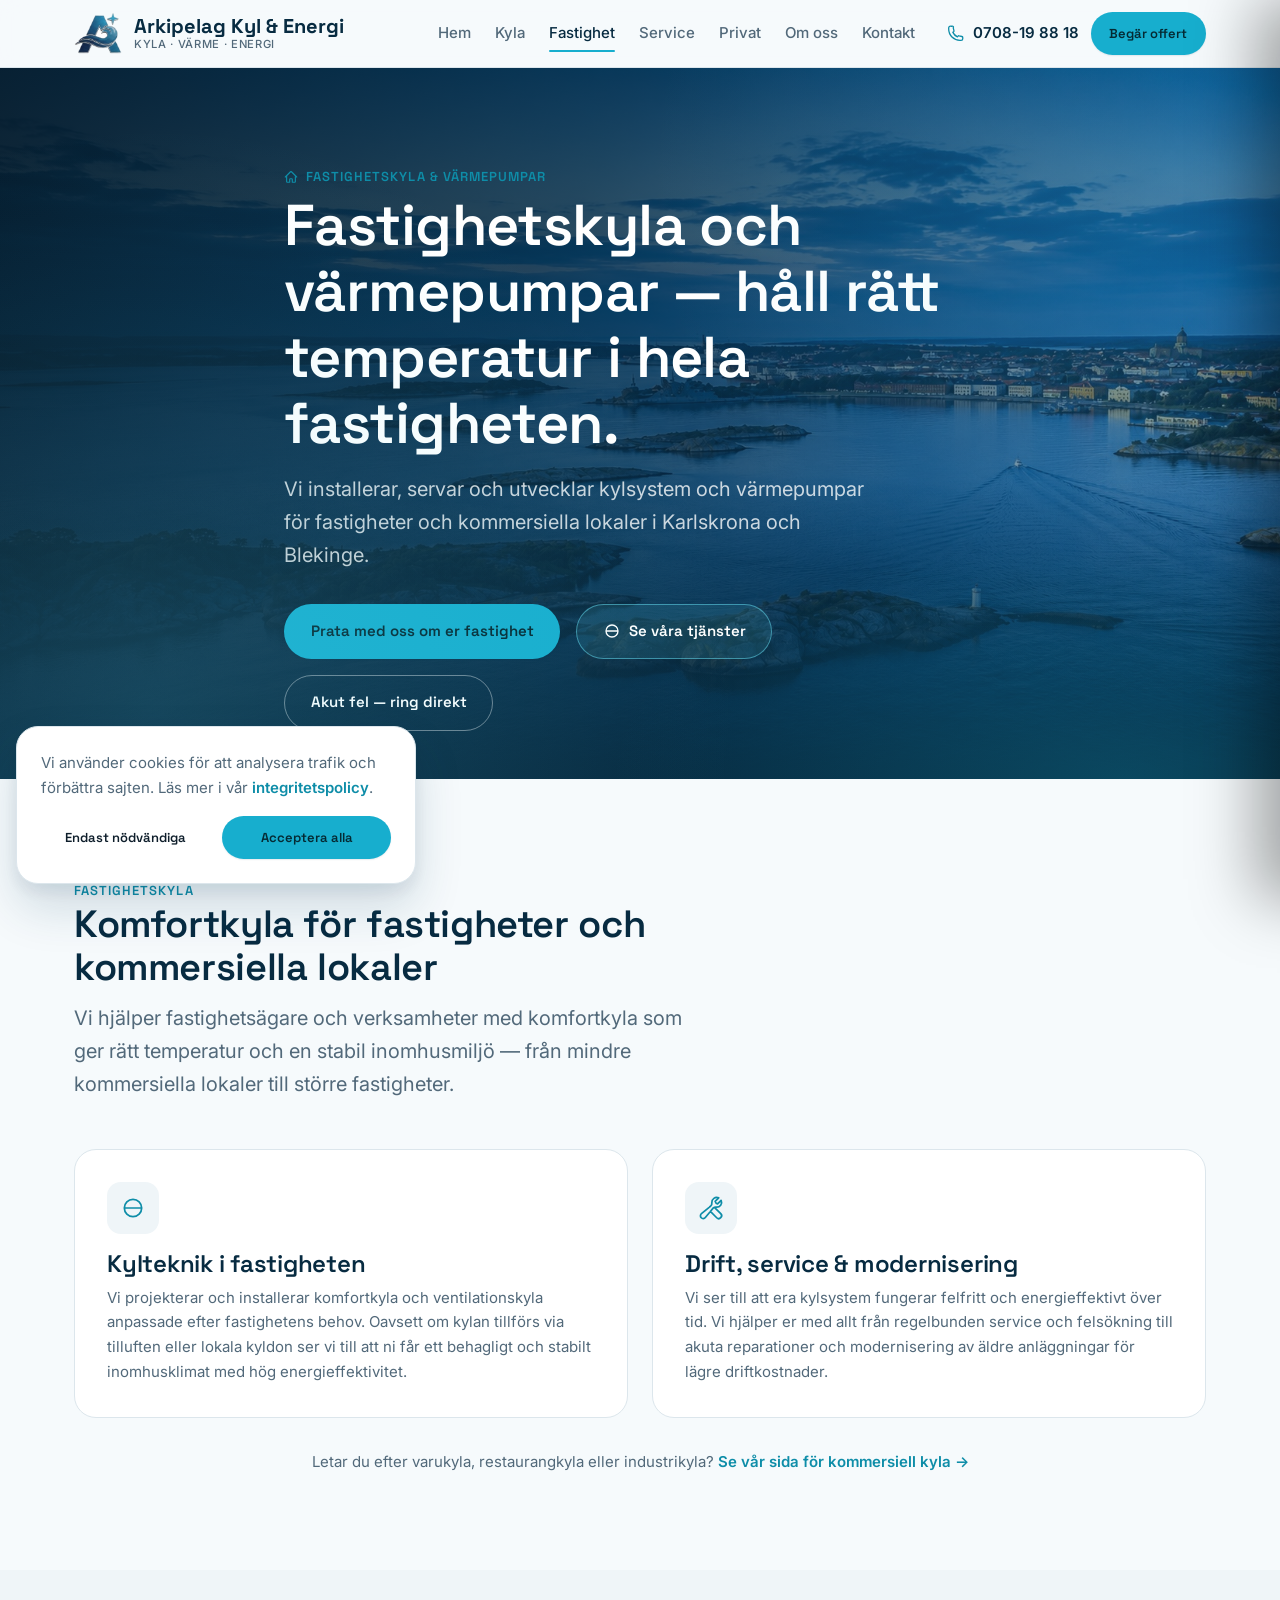
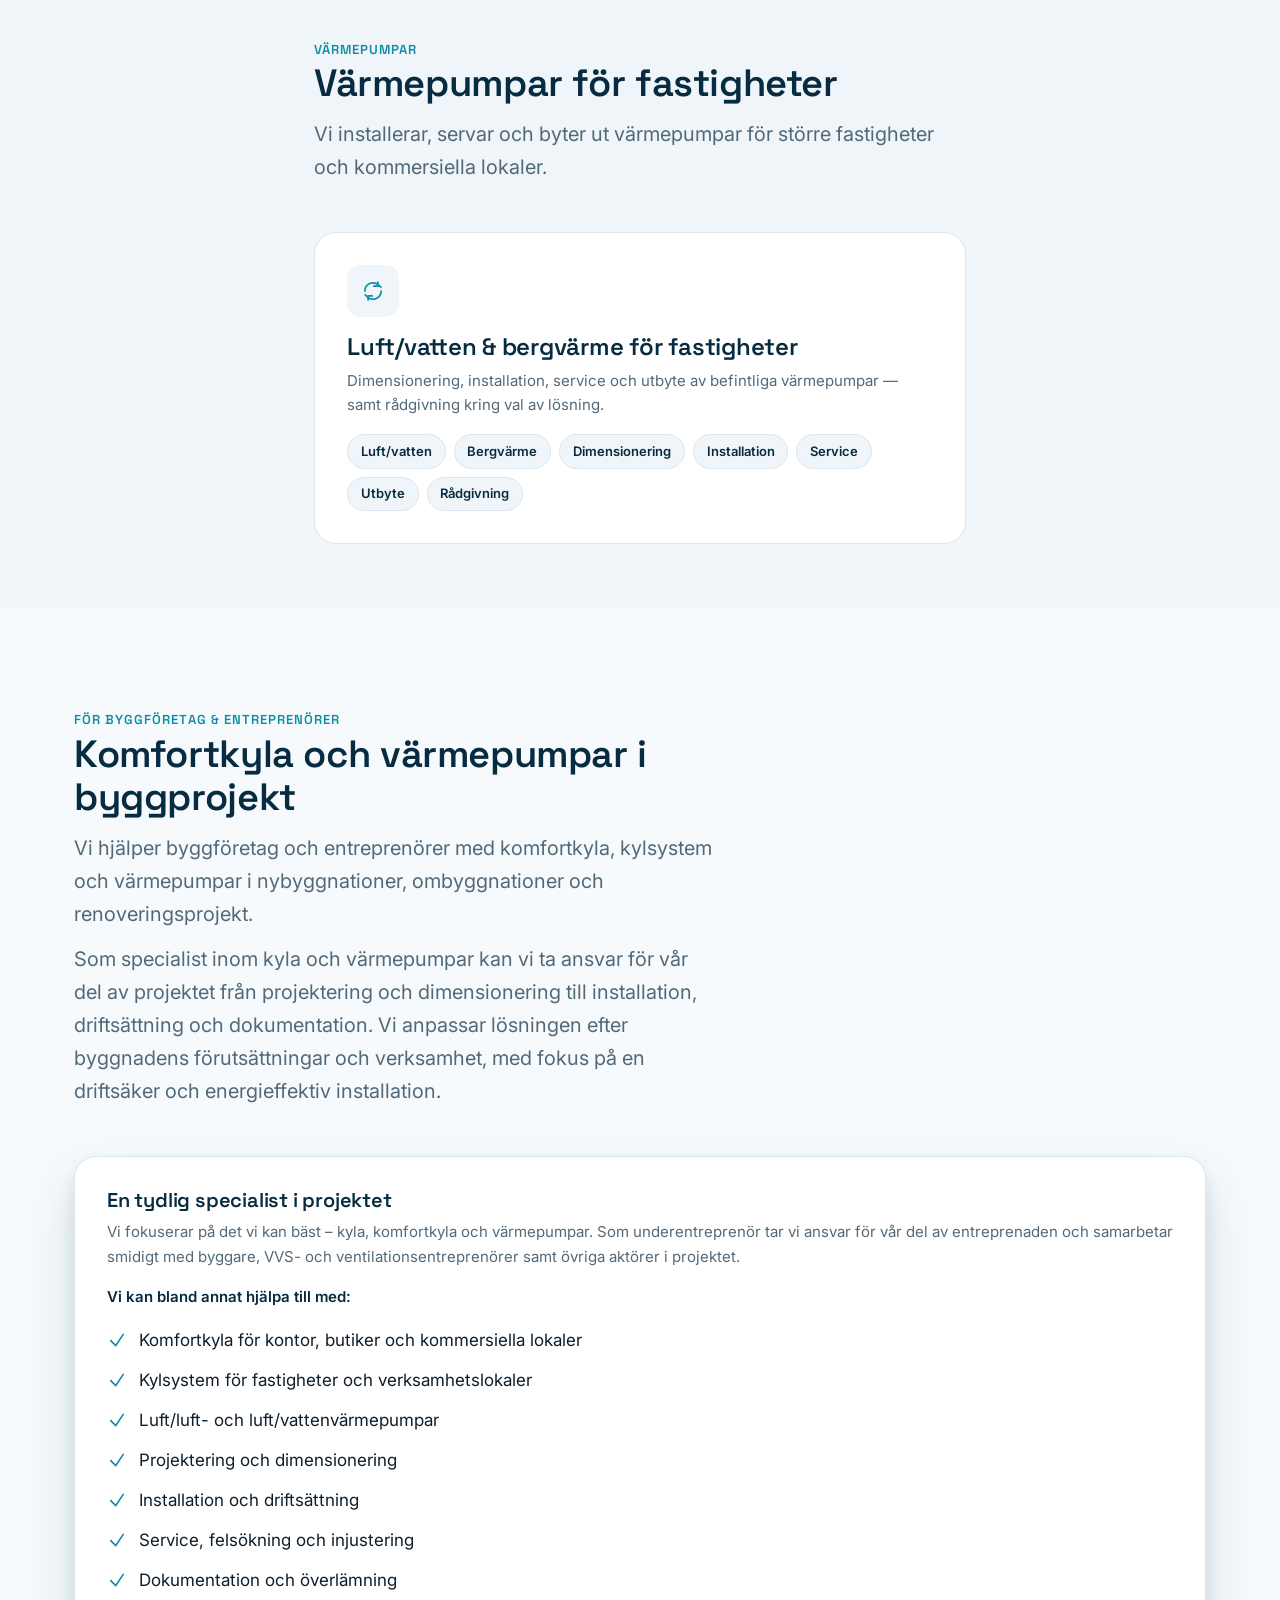
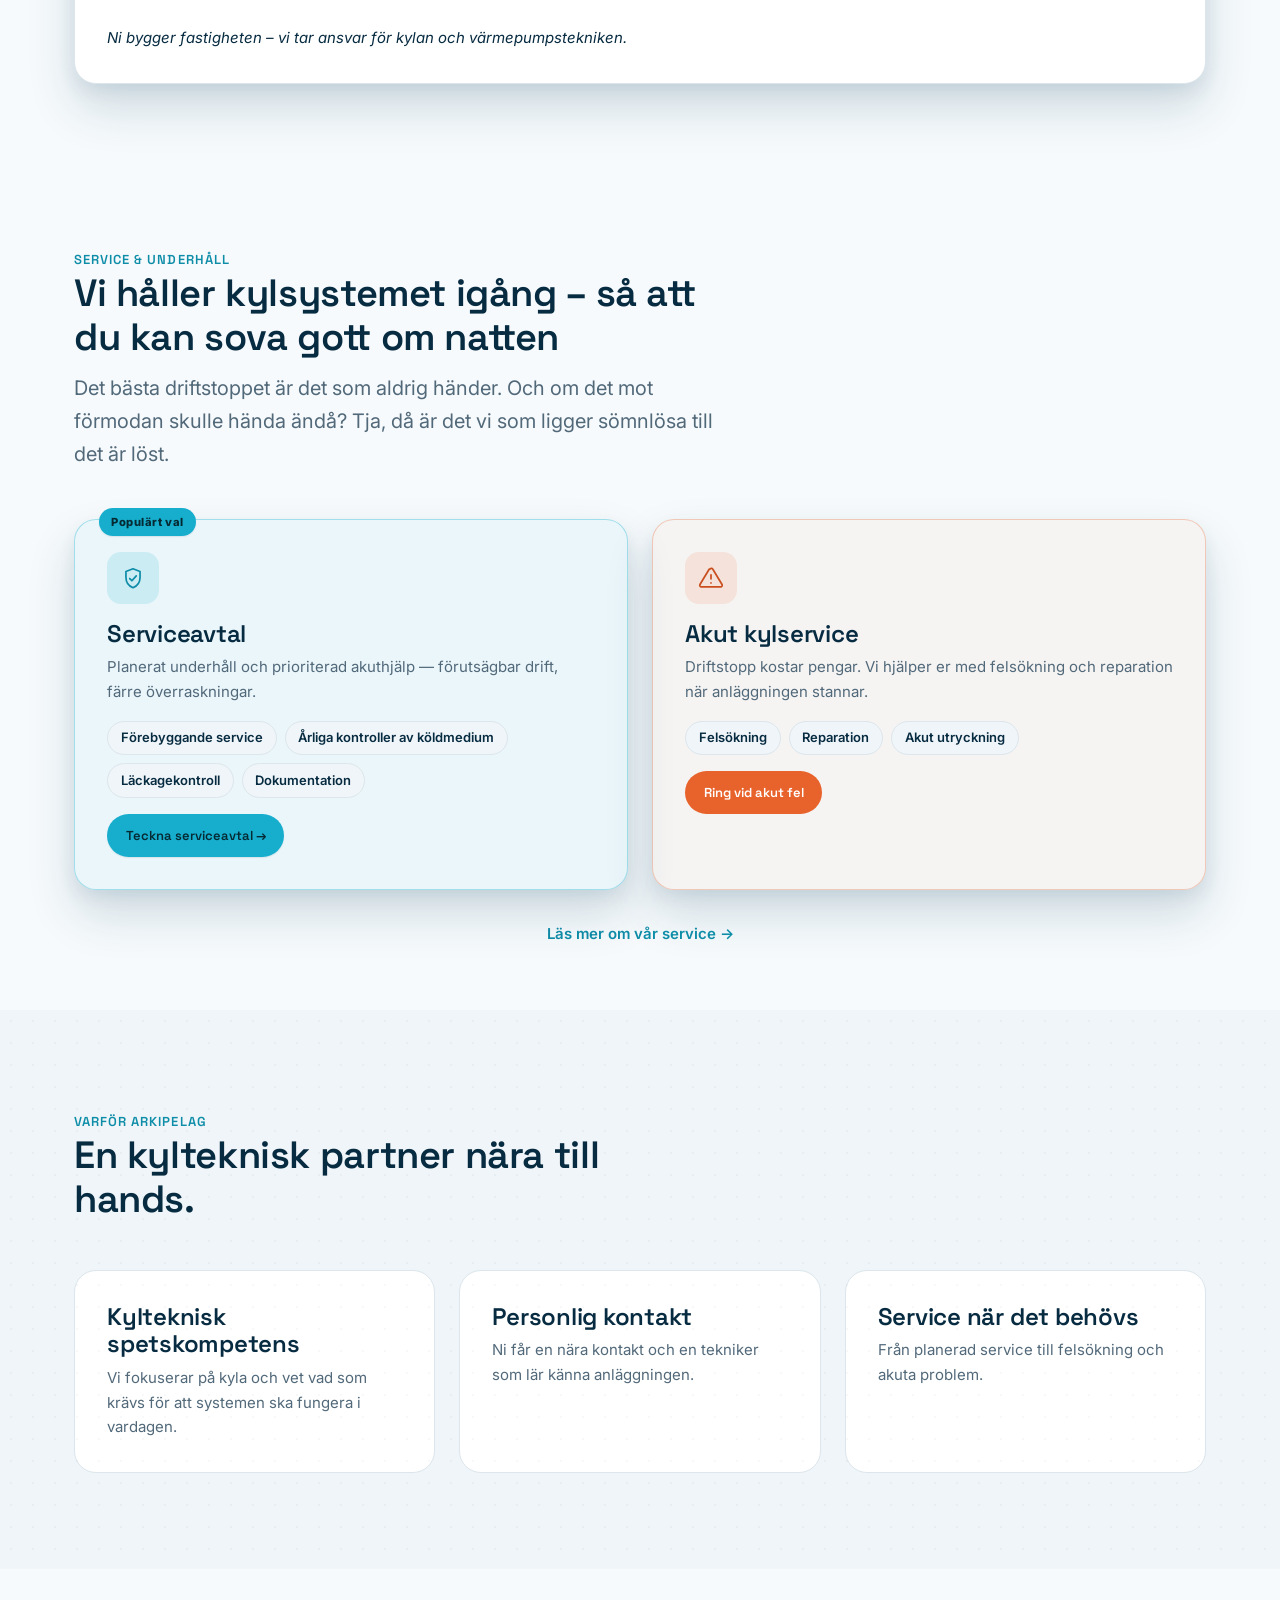
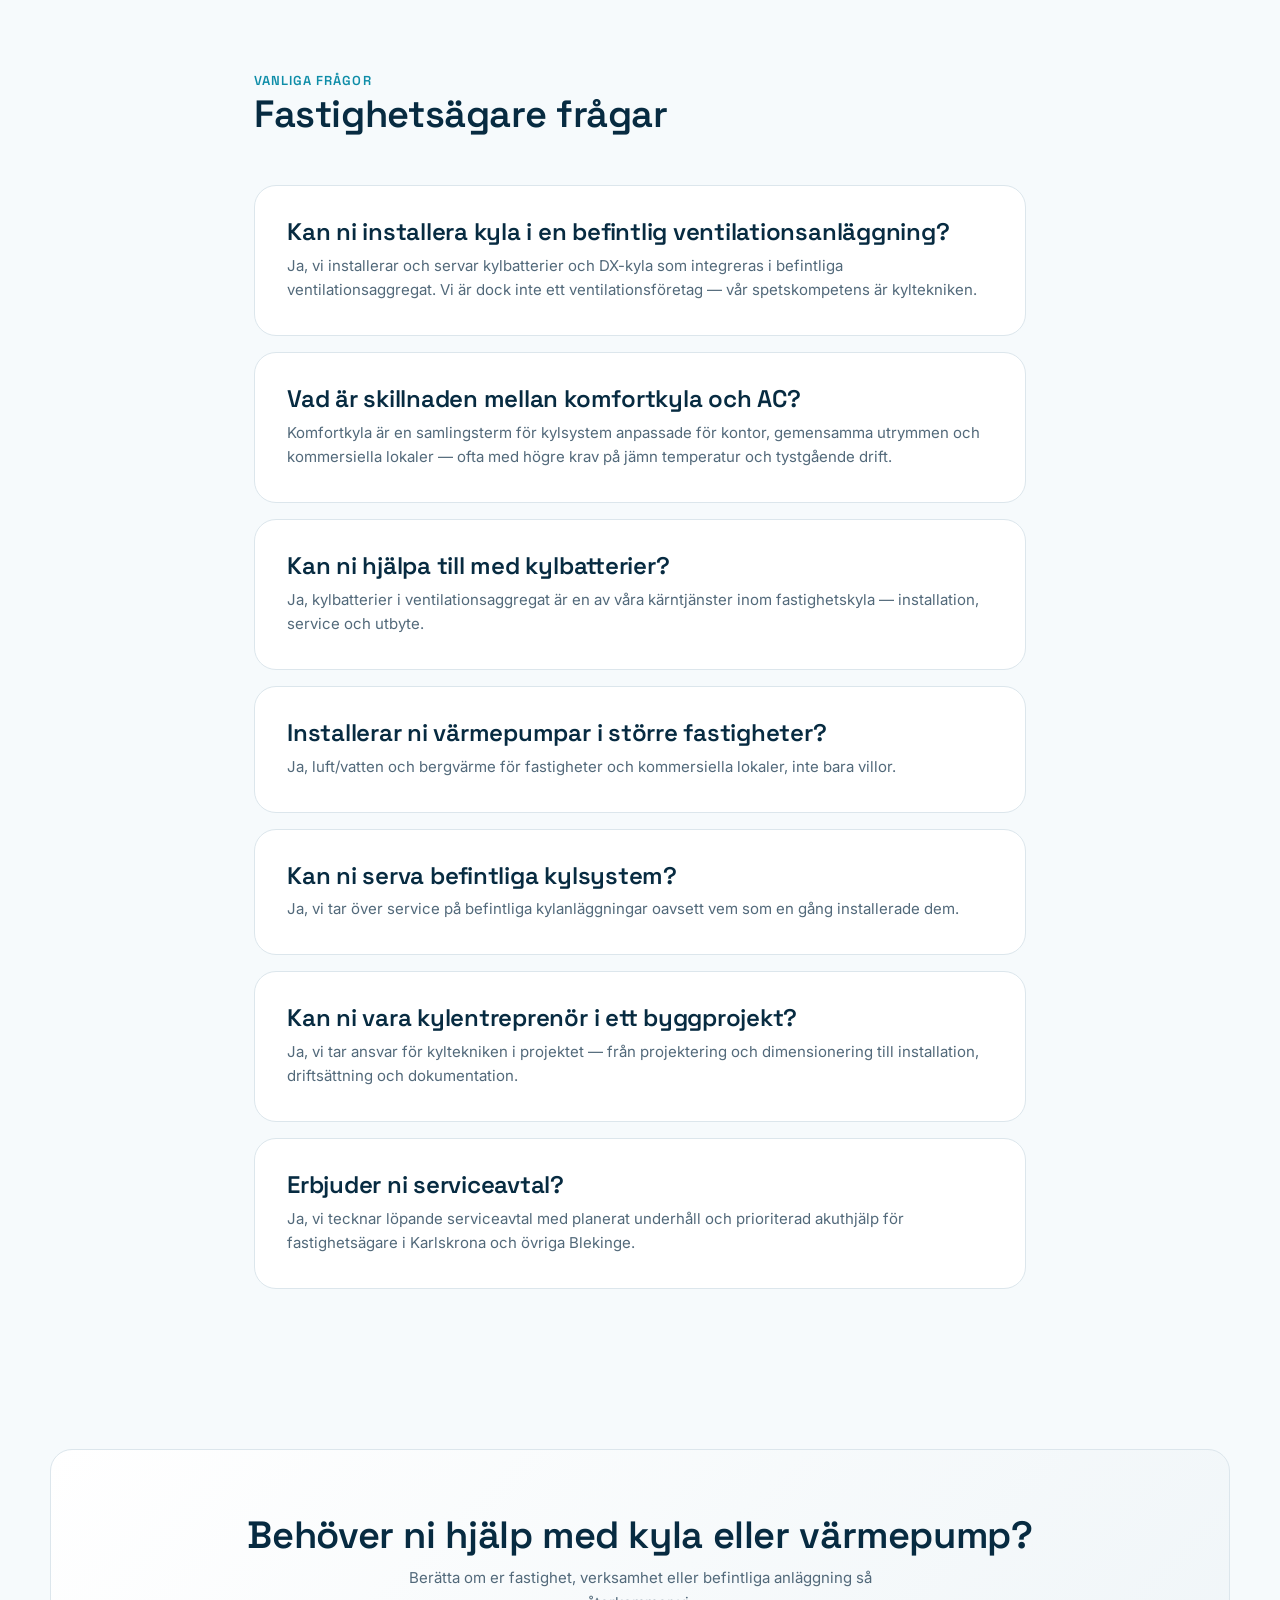
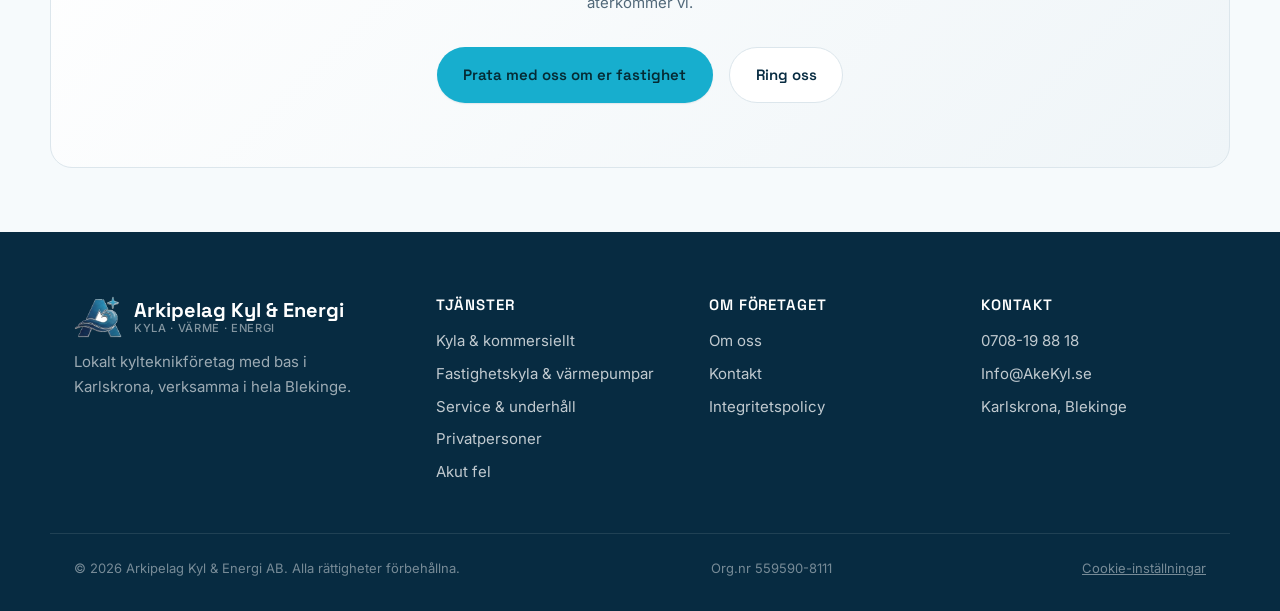
==== fastighetsagare.html @ c5f24a48 "SEO-optimera hela sajten: titlar, meta-beskrivningar, H1or, strukturerad data - Alla titel-taggar oc" ====
<!DOCTYPE html>
<html lang="sv">
<head>
<meta charset="UTF-8">
<meta name="viewport" content="width=device-width, initial-scale=1">
<title>Arkipelag Kyl & Energi | Fastighetskyla & värmepumpar</title>
<meta name="description" content="Arkipelag Kyl & Energi — fastighetskyla, kylbatterier och värmepumpar för fastighetsägare i Karlskrona, Ronneby och Karlshamn.">
<link rel="canonical" href="https://akekyl.se/fastighetsagare.html">
<meta property="og:type" content="website">
<meta property="og:title" content="Arkipelag Kyl & Energi | Fastighetskyla & värmepumpar">
<meta property="og:description" content="Arkipelag Kyl & Energi — fastighetskyla, kylbatterier och värmepumpar för fastighetsägare i Karlskrona, Ronneby och Karlshamn.">
<meta property="og:image" content="https://akekyl.se/assets/img/og-cover.jpg">
<meta property="og:url" content="https://akekyl.se/fastighetsagare.html">
<meta property="og:locale" content="sv_SE">
<link rel="icon" href="assets/img/favicon.ico" sizes="any">
<link rel="icon" href="assets/img/favicon-32.png" type="image/png" sizes="32x32">
<link rel="icon" href="assets/img/favicon-16.png" type="image/png" sizes="16x16">
<link rel="apple-touch-icon" href="assets/img/favicon-180.png">
<link rel="stylesheet" href="css/styles.css">
<script type="application/ld+json">
{
  "@context": "https://schema.org",
  "@type": "FAQPage",
  "mainEntity": [
    {
      "@type": "Question",
      "name": "Kan ni installera kyla i en befintlig ventilationsanläggning?",
      "acceptedAnswer": { "@type": "Answer", "text": "Ja, vi installerar och servar kylbatterier och DX-kyla som integreras i befintliga ventilationsaggregat, så att fastigheten får jämn komfortkyla. Vi är dock inte ett ventilationsföretag — vår spetskompetens är kyltekniken." }
    },
    {
      "@type": "Question",
      "name": "Vad är skillnaden mellan komfortkyla och AC?",
      "acceptedAnswer": { "@type": "Answer", "text": "Komfortkyla är en samlingsterm för kylsystem anpassade för kontor, gemensamma utrymmen och kommersiella lokaler — ofta med högre krav på jämn temperatur och tystgående drift än en enklare AC-enhet." }
    },
    {
      "@type": "Question",
      "name": "Kan ni hjälpa till med kylbatterier?",
      "acceptedAnswer": { "@type": "Answer", "text": "Ja, kylbatterier i ventilationsaggregat är en av våra kärntjänster inom fastighetskyla — installation, service och utbyte." }
    },
    {
      "@type": "Question",
      "name": "Installerar ni värmepumpar i större fastigheter?",
      "acceptedAnswer": { "@type": "Answer", "text": "Ja, vi installerar, servar och byter ut värmepumpar — luft/vatten och bergvärme — för fastigheter och kommersiella lokaler, inte bara villor." }
    },
    {
      "@type": "Question",
      "name": "Kan ni serva befintliga kylsystem?",
      "acceptedAnswer": { "@type": "Answer", "text": "Ja, vi tar över service på befintliga kylanläggningar oavsett vem som en gång installerade dem." }
    },
    {
      "@type": "Question",
      "name": "Kan ni vara kylentreprenör i ett byggprojekt?",
      "acceptedAnswer": { "@type": "Answer", "text": "Ja, vi tar ansvar för kyltekniken i projektet — från projektering och dimensionering till installation, driftsättning och dokumentation, i samordning med övriga entreprenörer." }
    },
    {
      "@type": "Question",
      "name": "Erbjuder ni serviceavtal?",
      "acceptedAnswer": { "@type": "Answer", "text": "Ja, vi tecknar löpande serviceavtal med planerat underhåll och prioriterad akuthjälp för fastighetsägare i Karlskrona och övriga Blekinge." }
    }
  ]
}
</script>
</head>
<body>
<a class="skip-link" href="#main">Hoppa till innehåll</a>

<header class="site-header">
  <div class="container site-header__inner">
    <a class="brand" href="index.html">
      <img class="brand__mark" src="assets/img/logo-icon.png" alt="Arkipelag Kyl & Energi logotyp">
      <span class="brand__text">Arkipelag Kyl & Energi<small>Kyla · Värme · Energi</small></span>
    </a>
    <nav class="nav" aria-label="Huvudmeny">
      <ul class="nav__links">
        <li><a href="index.html">Hem</a></li>
        <li><a href="kyla.html">Kyla</a></li>
        <li><a href="fastighetsagare.html" aria-current="page">Fastighet</a></li>
        <li><a href="service.html">Service</a></li>
        <li><a href="privat.html">Privat</a></li>
        <li><a href="om-oss.html">Om oss</a></li>
        <li><a href="kontakt.html">Kontakt</a></li>
      </ul>
      <div class="nav__cta">
        <a class="nav__phone nav__phone-label" href="tel:+46708198818">
          <svg viewBox="0 0 24 24" fill="none" stroke="currentColor" stroke-width="1.75"><path stroke-linecap="round" stroke-linejoin="round" d="M2.25 6.75c0 8.284 6.716 15 15 15h1.5a2.25 2.25 0 0 0 2.25-2.25v-1.372a1.5 1.5 0 0 0-1.164-1.462l-3.6-.9a1.5 1.5 0 0 0-1.53.44l-.83.98a13.5 13.5 0 0 1-6.06-6.06l.98-.83a1.5 1.5 0 0 0 .44-1.53l-.9-3.6A1.5 1.5 0 0 0 6.372 3H5.25A2.25 2.25 0 0 0 2.25 5.25v1.5Z"/></svg>
          0708-19 88 18
        </a>
        <a class="btn btn--primary btn--sm" href="kontakt.html">Begär offert</a>
        <button class="nav-toggle" type="button" aria-expanded="false" aria-controls="menuDrawer" id="navToggle">
          <svg viewBox="0 0 24 24" fill="none" stroke="currentColor" stroke-width="1.75"><path stroke-linecap="round" stroke-linejoin="round" d="M3.75 6.75h16.5M3.75 12h16.5M3.75 17.25h16.5"/></svg>
          <span class="visually-hidden">Öppna meny</span>
        </button>
      </div>
    </nav>
  </div>
</header>
<div class="menu-overlay" id="menuOverlay"></div>
<aside class="menu-drawer" id="menuDrawer" aria-hidden="true">
  <div class="menu-drawer__top">
    <a class="brand" href="index.html">
      <img class="brand__mark" src="assets/img/logo-icon.png" alt="Arkipelag Kyl & Energi logotyp">
      <span class="brand__text">Arkipelag Kyl & Energi<small>Kyla · Värme · Energi</small></span>
    </a>
    <button class="menu-drawer__close" id="menuClose" type="button" aria-label="Stäng meny">
      <svg viewBox="0 0 24 24" fill="none" stroke="currentColor" stroke-width="2"><path stroke-linecap="round" stroke-linejoin="round" d="M6 18 18 6M6 6l12 12"/></svg>
    </button>
  </div>
  <nav class="menu-drawer__nav" aria-label="Huvudmeny">
    <div class="menu-accordion">
      <button class="menu-accordion__trigger" type="button" aria-expanded="false">
        Kyla & kommersiellt
        <svg viewBox="0 0 24 24" fill="none" stroke="currentColor" stroke-width="2"><path stroke-linecap="round" stroke-linejoin="round" d="m19.5 8.25-7.5 7.5-7.5-7.5"/></svg>
      </button>
      <div class="menu-accordion__panel">
        <div class="menu-accordion__panel-inner">
          <a href="kyla.html#butik-livsmedel">Butik & livsmedel</a>
          <a href="kyla.html#restaurang-storkok">Restaurang & storkök</a>
          <a href="kyla.html#industri-teknisk">Industri & teknisk kyla</a>
          <a class="menu-accordion__all" href="kyla.html">Visa alla tjänster →</a>
        </div>
      </div>
    </div>
    <div class="menu-accordion">
      <button class="menu-accordion__trigger" type="button" aria-expanded="false">
        Fastighetskyla & värmepumpar
        <svg viewBox="0 0 24 24" fill="none" stroke="currentColor" stroke-width="2"><path stroke-linecap="round" stroke-linejoin="round" d="m19.5 8.25-7.5 7.5-7.5-7.5"/></svg>
      </button>
      <div class="menu-accordion__panel">
        <div class="menu-accordion__panel-inner">
          <a href="fastighetsagare.html#fastighetskyla">Fastighetskyla</a>
          <a href="fastighetsagare.html#varmepumpar">Värmepumpar</a>
          <a href="fastighetsagare.html#entreprenad">Kylentreprenad</a>
          <a class="menu-accordion__all" href="fastighetsagare.html">Visa alla tjänster →</a>
        </div>
      </div>
    </div>
    <a class="menu-drawer__link" href="service.html">Service</a>
    <a class="menu-drawer__link" href="privat.html">Privat</a>
    <a class="menu-drawer__link" href="om-oss.html">Om oss</a>
    <a class="menu-drawer__link" href="kontakt.html">Kontakt</a>
  </nav>
  <div class="menu-drawer__bottom">
    <a class="btn btn--primary btn--block" href="kontakt.html">Begär offert</a>
    <p class="menu-drawer__trust">Svarar oftast inom en arbetsdag · Certifierade kyltekniker</p>
  </div>
</aside>

<main id="main">

  <section class="hero hero--photo" style="padding-block: var(--space-6) 0;">
    <div class="container" style="padding-block: var(--space-8) var(--space-7); max-width: 760px;">
      <span class="eyebrow">
        <svg width="14" height="14" viewBox="0 0 24 24" fill="none" stroke="currentColor" stroke-width="2"><path stroke-linecap="round" stroke-linejoin="round" d="M2.25 12l8.954-8.955c.44-.439 1.152-.439 1.591 0L21.75 12M4.5 9.75v10.125c0 .621.504 1.125 1.125 1.125H9.75v-4.875c0-.621.504-1.125 1.125-1.125h2.25c.621 0 1.125.504 1.125 1.125V21h4.125c.621 0 1.125-.504 1.125-1.125V9.75"/></svg>
        Fastighetskyla & värmepumpar
      </span>
      <h1>Fastighetskyla och värmepumpar — håll rätt temperatur i hela fastigheten.</h1>
      <p class="lead">Vi installerar, servar och utvecklar kylsystem och värmepumpar för fastigheter och kommersiella lokaler i Karlskrona och Blekinge.</p>
      <div class="hero__actions">
        <a class="btn btn--primary" href="kontakt.html">Prata med oss om er fastighet</a>
        <a class="btn btn--accent-outline" href="#fastighetskyla">
          <svg width="18" height="18" viewBox="0 0 24 24" fill="none" stroke="currentColor" stroke-width="1.75"><path stroke-linecap="round" stroke-linejoin="round" d="M4 12h16M4 12a8 8 0 1 1 16 0M4 12a8 8 0 0 0 16 0"/></svg>
          Se våra tjänster
        </a>
        <a class="btn btn--outline" href="kontakt.html#akut">Akut fel — ring direkt</a>
      </div>
    </div>
  </section>

  <section class="section" id="fastighetskyla">
    <div class="container">
      <div class="section-head">
        <span class="eyebrow">Fastighetskyla</span>
        <h2>Komfortkyla för fastigheter och kommersiella lokaler</h2>
        <p>Vi hjälper fastighetsägare och verksamheter med komfortkyla som ger rätt temperatur och en stabil inomhusmiljö — från mindre kommersiella lokaler till större fastigheter.</p>
      </div>
      <div class="grid grid--2" style="gap: var(--space-5);">

        <div class="card">
          <div class="card--icon"><svg viewBox="0 0 24 24" fill="none" stroke="currentColor" stroke-width="1.6"><path stroke-linecap="round" stroke-linejoin="round" d="M4 12h16M4 12a8 8 0 1 1 16 0M4 12a8 8 0 0 0 16 0"/></svg></div>
          <h3>Kylteknik i fastigheten</h3>
          <p>Vi projekterar och installerar komfortkyla och ventilationskyla anpassade efter fastighetens behov. Oavsett om kylan tillförs via tilluften eller lokala kyldon ser vi till att ni får ett behagligt och stabilt inomhusklimat med hög energieffektivitet.</p>
        </div>

        <div class="card">
          <div class="card--icon"><svg viewBox="0 0 24 24" fill="none" stroke="currentColor" stroke-width="1.6"><path stroke-linecap="round" stroke-linejoin="round" d="M11.42 15.17 17.25 21A2.652 2.652 0 0 0 21 17.25l-5.877-5.877M11.42 15.17l2.496-3.03c.317-.384.74-.626 1.208-.766M11.42 15.17l-4.655 5.653a2.548 2.548 0 1 1-3.586-3.586l6.837-5.63m5.108-.233c.55-.164 1.163-.188 1.743-.14a4.5 4.5 0 0 0 4.486-6.336l-3.276 3.277a3.004 3.004 0 0 1-2.25-2.25l3.276-3.276a4.5 4.5 0 0 0-6.336 4.486c.091 1.076-.071 2.264-.904 2.95l-.94.777"/></svg></div>
          <h3>Drift, service & modernisering</h3>
          <p>Vi ser till att era kylsystem fungerar felfritt och energieffektivt över tid. Vi hjälper er med allt från regelbunden service och felsökning till akuta reparationer och modernisering av äldre anläggningar för lägre driftkostnader.</p>
        </div>

      </div>
      <p class="text-center mt-6" style="font-size: var(--fs-sm);">Letar du efter varukyla, restaurangkyla eller industrikyla? <a href="kyla.html" style="color:var(--color-accent-dark); font-weight:600;">Se vår sida för kommersiell kyla →</a></p>
    </div>
  </section>

  <section class="section section--tight section--alt">
    <div class="container" style="max-width: 700px;">
      <div class="section-head">
        <span class="eyebrow">Värmepumpar</span>
        <h2 id="varmepumpar">Värmepumpar för fastigheter</h2>
        <p>Vi installerar, servar och byter ut värmepumpar för större fastigheter och kommersiella lokaler.</p>
      </div>
      <div class="card">
        <div class="card--icon"><svg viewBox="0 0 24 24" fill="none" stroke="currentColor" stroke-width="1.6"><path stroke-linecap="round" stroke-linejoin="round" d="M16.5 3.75V7.5H12.75M7.5 20.25v-3.75h3.75M4.5 12a7.5 7.5 0 0 1 12.5-5.6l2.25 2.1M19.5 12a7.5 7.5 0 0 1-12.5 5.6l-2.25-2.1"/></svg></div>
        <h3>Luft/vatten & bergvärme för fastigheter</h3>
        <p>Dimensionering, installation, service och utbyte av befintliga värmepumpar — samt rådgivning kring val av lösning.</p>
        <ul class="tag-list">
          <li>Luft/vatten</li><li>Bergvärme</li><li>Dimensionering</li><li>Installation</li><li>Service</li><li>Utbyte</li><li>Rådgivning</li>
        </ul>
      </div>
    </div>
  </section>

  <section class="section" id="entreprenad">
    <div class="container">
      <div class="section-head">
        <span class="eyebrow">För byggföretag & entreprenörer</span>
        <h2>Komfortkyla och värmepumpar i byggprojekt</h2>
        <p>Vi hjälper byggföretag och entreprenörer med komfortkyla, kylsystem och värmepumpar i nybyggnationer, ombyggnationer och renoveringsprojekt.</p>
        <p class="mt-4">Som specialist inom kyla och värmepumpar kan vi ta ansvar för vår del av projektet från projektering och dimensionering till installation, driftsättning och dokumentation. Vi anpassar lösningen efter byggnadens förutsättningar och verksamhet, med fokus på en driftsäker och energieffektiv installation.</p>
      </div>
      <div class="card card--elevated">
        <h3 style="font-size: var(--fs-lg);">En tydlig specialist i projektet</h3>
        <p class="mt-2" style="color: var(--color-muted);">Vi fokuserar på det vi kan bäst – kyla, komfortkyla och värmepumpar. Som underentreprenör tar vi ansvar för vår del av entreprenaden och samarbetar smidigt med byggare, VVS- och ventilationsentreprenörer samt övriga aktörer i projektet.</p>
        <p class="mt-4" style="font-weight: 600; color: var(--color-primary-dark);">Vi kan bland annat hjälpa till med:</p>
        <ul style="display:flex; flex-direction:column; gap: var(--space-3); margin-top: var(--space-4);">
          <li class="flex items-center gap-3"><svg width="20" height="20" viewBox="0 0 24 24" fill="none" stroke="currentColor" stroke-width="2" style="color:var(--color-accent-dark); flex-shrink:0;"><path stroke-linecap="round" stroke-linejoin="round" d="m4.5 12.75 6 6 9-13.5"/></svg>Komfortkyla för kontor, butiker och kommersiella lokaler</li>
          <li class="flex items-center gap-3"><svg width="20" height="20" viewBox="0 0 24 24" fill="none" stroke="currentColor" stroke-width="2" style="color:var(--color-accent-dark); flex-shrink:0;"><path stroke-linecap="round" stroke-linejoin="round" d="m4.5 12.75 6 6 9-13.5"/></svg>Kylsystem för fastigheter och verksamhetslokaler</li>
          <li class="flex items-center gap-3"><svg width="20" height="20" viewBox="0 0 24 24" fill="none" stroke="currentColor" stroke-width="2" style="color:var(--color-accent-dark); flex-shrink:0;"><path stroke-linecap="round" stroke-linejoin="round" d="m4.5 12.75 6 6 9-13.5"/></svg>Luft/luft- och luft/vattenvärmepumpar</li>
          <li class="flex items-center gap-3"><svg width="20" height="20" viewBox="0 0 24 24" fill="none" stroke="currentColor" stroke-width="2" style="color:var(--color-accent-dark); flex-shrink:0;"><path stroke-linecap="round" stroke-linejoin="round" d="m4.5 12.75 6 6 9-13.5"/></svg>Projektering och dimensionering</li>
          <li class="flex items-center gap-3"><svg width="20" height="20" viewBox="0 0 24 24" fill="none" stroke="currentColor" stroke-width="2" style="color:var(--color-accent-dark); flex-shrink:0;"><path stroke-linecap="round" stroke-linejoin="round" d="m4.5 12.75 6 6 9-13.5"/></svg>Installation och driftsättning</li>
          <li class="flex items-center gap-3"><svg width="20" height="20" viewBox="0 0 24 24" fill="none" stroke="currentColor" stroke-width="2" style="color:var(--color-accent-dark); flex-shrink:0;"><path stroke-linecap="round" stroke-linejoin="round" d="m4.5 12.75 6 6 9-13.5"/></svg>Service, felsökning och injustering</li>
          <li class="flex items-center gap-3"><svg width="20" height="20" viewBox="0 0 24 24" fill="none" stroke="currentColor" stroke-width="2" style="color:var(--color-accent-dark); flex-shrink:0;"><path stroke-linecap="round" stroke-linejoin="round" d="m4.5 12.75 6 6 9-13.5"/></svg>Dokumentation och överlämning</li>
        </ul>
        <p class="mt-6" style="font-style: italic; color: var(--color-primary-dark);">Ni bygger fastigheten – vi tar ansvar för kylan och värmepumpstekniken.</p>
      </div>
    </div>
  </section>

  <section class="section section--tight" id="service">
    <div class="container">
      <div class="section-head">
        <span class="eyebrow">Service & underhåll</span>
        <h2>Vi håller kylsystemet igång – så att du kan sova gott om natten</h2>
        <p>Det bästa driftstoppet är det som aldrig händer. Och om det mot förmodan skulle hända ändå? Tja, då är det vi som ligger sömnlösa till det är löst.</p>
      </div>
      <div class="grid grid--2">

        <div class="card card--elevated" style="position:relative; border-color: rgba(23,174,206,0.35); background: rgba(23,174,206,0.05);">
          <span class="card-badge">Populärt val</span>
          <div class="card--icon" style="background: rgba(23,174,206,0.14); color: var(--color-accent-dark);"><svg viewBox="0 0 24 24" fill="none" stroke="currentColor" stroke-width="1.6"><path stroke-linecap="round" stroke-linejoin="round" d="M12 3.5 5.5 6v5.5c0 5 3 8 6.5 9.5 3.5-1.5 6.5-4.5 6.5-9.5V6L12 3.5Z"/><path stroke-linecap="round" stroke-linejoin="round" d="m9 12.5 2 2 4-4.5"/></svg></div>
          <h3>Serviceavtal</h3>
          <p>Planerat underhåll och prioriterad akuthjälp — förutsägbar drift, färre överraskningar.</p>
          <ul class="tag-list">
            <li>Förebyggande service</li><li>Årliga kontroller av köldmedium</li><li>Läckagekontroll</li><li>Dokumentation</li>
          </ul>
          <a class="btn btn--primary btn--sm mt-4" href="kontakt.html?behov=serviceavtal#offert">Teckna serviceavtal →</a>
        </div>

        <div class="card card--elevated" style="border-color: rgba(232,98,44,0.3); background: rgba(232,98,44,0.04);">
          <div class="card--icon" style="background: rgba(232,98,44,0.12); color: var(--color-warm-dark);"><svg viewBox="0 0 24 24" fill="none" stroke="currentColor" stroke-width="1.6"><path stroke-linecap="round" stroke-linejoin="round" d="M12 9v3.75m0 3.75h.008M10.29 3.86 1.82 18a1.5 1.5 0 0 0 1.29 2.25h17.78A1.5 1.5 0 0 0 22.18 18L13.71 3.86a1.5 1.5 0 0 0-2.62 0Z"/></svg></div>
          <h3>Akut kylservice</h3>
          <p>Driftstopp kostar pengar. Vi hjälper er med felsökning och reparation när anläggningen stannar.</p>
          <ul class="tag-list">
            <li>Felsökning</li><li>Reparation</li><li>Akut utryckning</li>
          </ul>
          <a class="btn btn--warm btn--sm mt-4" href="kontakt.html#akut">Ring vid akut fel</a>
        </div>

      </div>
      <p class="text-center mt-6" style="font-size: var(--fs-sm);"><a href="service.html" style="color:var(--color-accent-dark); font-weight:600;">Läs mer om vår service →</a></p>
    </div>
  </section>

  <section class="section section--alt texture-dots">
    <div class="container">
      <div class="section-head">
        <span class="eyebrow">Varför Arkipelag</span>
        <h2>En kylteknisk partner nära till hands.</h2>
      </div>
      <div class="grid grid--3">
        <div class="card">
          <h3>Kylteknisk spetskompetens</h3>
          <p>Vi fokuserar på kyla och vet vad som krävs för att systemen ska fungera i vardagen.</p>
        </div>
        <div class="card">
          <h3>Personlig kontakt</h3>
          <p>Ni får en nära kontakt och en tekniker som lär känna anläggningen.</p>
        </div>
        <div class="card">
          <h3>Service när det behövs</h3>
          <p>Från planerad service till felsökning och akuta problem.</p>
        </div>
      </div>
    </div>
  </section>

  <section class="section">
    <div class="container" style="max-width: 820px;">
      <div class="section-head">
        <span class="eyebrow">Vanliga frågor</span>
        <h2>Fastighetsägare frågar</h2>
      </div>
      <div style="display:flex; flex-direction:column; gap: var(--space-4);">
        <div class="card">
          <h3>Kan ni installera kyla i en befintlig ventilationsanläggning?</h3>
          <p>Ja, vi installerar och servar kylbatterier och DX-kyla som integreras i befintliga ventilationsaggregat. Vi är dock inte ett ventilationsföretag — vår spetskompetens är kyltekniken.</p>
        </div>
        <div class="card">
          <h3>Vad är skillnaden mellan komfortkyla och AC?</h3>
          <p>Komfortkyla är en samlingsterm för kylsystem anpassade för kontor, gemensamma utrymmen och kommersiella lokaler — ofta med högre krav på jämn temperatur och tystgående drift.</p>
        </div>
        <div class="card">
          <h3>Kan ni hjälpa till med kylbatterier?</h3>
          <p>Ja, kylbatterier i ventilationsaggregat är en av våra kärntjänster inom fastighetskyla — installation, service och utbyte.</p>
        </div>
        <div class="card">
          <h3>Installerar ni värmepumpar i större fastigheter?</h3>
          <p>Ja, luft/vatten och bergvärme för fastigheter och kommersiella lokaler, inte bara villor.</p>
        </div>
        <div class="card">
          <h3>Kan ni serva befintliga kylsystem?</h3>
          <p>Ja, vi tar över service på befintliga kylanläggningar oavsett vem som en gång installerade dem.</p>
        </div>
        <div class="card">
          <h3>Kan ni vara kylentreprenör i ett byggprojekt?</h3>
          <p>Ja, vi tar ansvar för kyltekniken i projektet — från projektering och dimensionering till installation, driftsättning och dokumentation.</p>
        </div>
        <div class="card">
          <h3>Erbjuder ni serviceavtal?</h3>
          <p>Ja, vi tecknar löpande serviceavtal med planerat underhåll och prioriterad akuthjälp för fastighetsägare i Karlskrona och övriga Blekinge.</p>
        </div>
      </div>
    </div>
  </section>

  <section class="section section--tight">
    <div class="container card text-center" style="padding: var(--space-8) var(--space-6); background: linear-gradient(135deg, var(--color-surface), var(--color-surface-alt));">
      <h2>Behöver ni hjälp med kyla eller värmepump?</h2>
      <p class="mt-2" style="max-width:52ch; margin-inline:auto;">Berätta om er fastighet, verksamhet eller befintliga anläggning så återkommer vi.</p>
      <div class="hero__actions" style="justify-content:center; margin-top: var(--space-6);">
        <a class="btn btn--primary" href="kontakt.html">Prata med oss om er fastighet</a>
        <a class="btn btn--ghost" href="tel:+46708198818">Ring oss</a>
      </div>
    </div>
  </section>

</main>

<footer class="site-footer">
  <div class="container footer-grid">
    <div>
      <a class="brand" href="index.html">
        <img class="brand__mark" src="assets/img/logo-icon.png" alt="Arkipelag Kyl & Energi logotyp">
        <span class="brand__text">Arkipelag Kyl & Energi<small>Kyla · Värme · Energi</small></span>
      </a>
      <p>Lokalt kylteknikföretag med bas i Karlskrona, verksamma i hela Blekinge.</p>
    </div>
    <div>
      <h4>Tjänster</h4>
      <ul>
        <li><a href="kyla.html">Kyla & kommersiellt</a></li>
        <li><a href="fastighetsagare.html">Fastighetskyla & värmepumpar</a></li>
        <li><a href="service.html">Service & underhåll</a></li>
        <li><a href="privat.html">Privatpersoner</a></li>
        <li><a href="kontakt.html#akut">Akut fel</a></li>
      </ul>
    </div>
    <div>
      <h4>Om företaget</h4>
      <ul>
        <li><a href="om-oss.html">Om oss</a></li>
        <li><a href="kontakt.html">Kontakt</a></li>
        <li><a href="integritetspolicy.html">Integritetspolicy</a></li>
      </ul>
    </div>
    <div>
      <h4>Kontakt</h4>
      <ul>
        <li><a href="tel:+46708198818">0708-19 88 18</a></li>
        <li><a href="mailto:Info@AkeKyl.se">Info@AkeKyl.se</a></li>
        <li>Karlskrona, Blekinge</li>
      </ul>
    </div>
  </div>
  <div class="container footer-bottom">
    <span>© <span id="year"></span> Arkipelag Kyl & Energi AB. Alla rättigheter förbehållna.</span>
    <span>Org.nr 559590-8111</span>
  </div>
</footer>

<div class="sticky-cta">
  <a class="btn btn--ghost" href="tel:+46708198818">Ring oss</a>
  <a class="btn btn--primary" href="kontakt.html">Begär offert</a>
</div>

<script src="js/main.js"></script>
<script src="js/cookie-consent.js"></script>
</body>
</html>
---- css/styles.css ----
/* ==========================================================================
   Arkipelag Kyl & Energi — Design System
   ========================================================================== */

@import url('https://fonts.googleapis.com/css2?family=Space+Grotesk:wght@500;600;700&family=Inter:wght@400;500;600;700&display=swap');

:root {
  /* Color — deep ocean navy + wave cyan, from the AKE logo */
  --color-primary: #0B3D5C;
  --color-primary-dark: #072B41;
  --color-primary-light: #145E88;
  --color-accent: #17AECE;
  --color-accent-dark: #0E8DA8;
  --color-accent-light: #5FD1E6;
  --color-warm: #E8622C;
  --color-warm-dark: #C94F1F;

  --color-bg: #F6FAFC;
  --color-surface: #FFFFFF;
  --color-surface-alt: #EFF5F8;
  --color-foreground: #0E1E2B;
  --color-muted: #52697A;
  --color-muted-light: #7C919F;
  --color-border: #DCE6EC;

  --color-success: #1E8E5A;
  --color-danger: #D33B3B;

  --color-on-primary: #FFFFFF;
  --color-on-accent: #052A33;

  /* Typography */
  --font-heading: 'Space Grotesk', 'Inter', system-ui, sans-serif;
  --font-body: 'Inter', system-ui, sans-serif;

  --fs-xs: 0.8125rem;
  --fs-sm: 0.9375rem;
  --fs-base: 1.0625rem;
  --fs-lg: 1.25rem;
  --fs-xl: 1.5rem;
  --fs-2xl: 1.875rem;
  --fs-3xl: 2.375rem;
  --fs-4xl: 3rem;
  --fs-5xl: 3.75rem;

  --lh-tight: 1.15;
  --lh-snug: 1.35;
  --lh-body: 1.65;

  /* Spacing — 4/8pt rhythm */
  --space-1: 4px;
  --space-2: 8px;
  --space-3: 12px;
  --space-4: 16px;
  --space-5: 24px;
  --space-6: 32px;
  --space-7: 48px;
  --space-8: 64px;
  --space-9: 96px;
  --space-10: 128px;

  /* Radius & elevation */
  --radius-sm: 8px;
  --radius-md: 14px;
  --radius-lg: 22px;
  --radius-full: 999px;

  --shadow-sm: 0 1px 2px rgba(11, 61, 92, 0.06), 0 1px 1px rgba(11, 61, 92, 0.04);
  --shadow-md: 0 8px 24px rgba(11, 61, 92, 0.10), 0 2px 6px rgba(11, 61, 92, 0.06);
  --shadow-lg: 0 24px 48px rgba(11, 61, 92, 0.16), 0 8px 16px rgba(11, 61, 92, 0.08);

  --ease-out: cubic-bezier(0.16, 1, 0.3, 1);
  --dur-fast: 150ms;
  --dur-base: 220ms;

  --container-max: 1180px;
}

/* ---- Reset ---------------------------------------------------------- */
*, *::before, *::after { box-sizing: border-box; }
* { margin: 0; }
html { -webkit-text-size-adjust: 100%; scroll-behavior: smooth; }
html:focus-within { scroll-behavior: smooth; }

@media (prefers-reduced-motion: reduce) {
  html { scroll-behavior: auto; }
  *, *::before, *::after {
    animation-duration: 0.01ms !important;
    animation-iteration-count: 1 !important;
    transition-duration: 0.01ms !important;
    scroll-behavior: auto !important;
  }
}

body {
  min-height: 100dvh;
  font-family: var(--font-body);
  font-size: var(--fs-base);
  line-height: var(--lh-body);
  color: var(--color-foreground);
  background: var(--color-bg);
  -webkit-font-smoothing: antialiased;
}

[hidden] { display: none !important; }

img, picture, svg { display: block; max-width: 100%; }
a { color: inherit; text-decoration: none; }
button, input, select, textarea { font: inherit; color: inherit; }
button { cursor: pointer; }
ul, ol { list-style: none; padding: 0; }

h1, h2, h3, h4 {
  font-family: var(--font-heading);
  font-weight: 600;
  line-height: var(--lh-tight);
  letter-spacing: -0.01em;
  color: var(--color-primary-dark);
}
h1 { font-size: clamp(2.25rem, 4.5vw, var(--fs-5xl)); }
h2 { font-size: clamp(1.75rem, 3vw, var(--fs-3xl)); }
h3 { font-size: var(--fs-xl); }
h4 { font-size: var(--fs-lg); }

p { color: var(--color-muted); }

:focus-visible {
  outline: 2.5px solid var(--color-accent);
  outline-offset: 3px;
  border-radius: 4px;
}

/* ---- Layout helpers --------------------------------------------------- */
.container {
  width: 100%;
  max-width: var(--container-max);
  margin-inline: auto;
  padding-inline: var(--space-5);
}

.section { padding-block: var(--space-9); }
.section--tight { padding-block: var(--space-8); }
.section--alt { background: var(--color-surface-alt); }
.section--dark {
  background: linear-gradient(160deg, var(--color-primary-dark), var(--color-primary));
  color: rgba(255,255,255,0.92);
}
.section--dark h1, .section--dark h2, .section--dark h3, .section--dark h4 { color: #fff; }
.section--dark p { color: rgba(255,255,255,0.72); }

.hero h1, .hero h2, .hero h3, .hero h4 { color: #fff; }
.hero p { color: rgba(255,255,255,0.78); }

.eyebrow {
  display: inline-flex;
  align-items: center;
  gap: var(--space-2);
  font-family: var(--font-heading);
  font-size: var(--fs-xs);
  font-weight: 600;
  letter-spacing: 0.08em;
  text-transform: uppercase;
  color: var(--color-accent-dark);
}
.section--dark .eyebrow { color: var(--color-accent-light); }

.section-head {
  max-width: 640px;
  margin-bottom: var(--space-7);
}
.section-head p { margin-top: var(--space-3); font-size: var(--fs-lg); }

.grid {
  display: grid;
  gap: var(--space-5);
}
.grid > * { min-width: 0; }
.grid--2 { grid-template-columns: repeat(2, 1fr); }
.grid--3 { grid-template-columns: repeat(3, 1fr); }
.grid--4 { grid-template-columns: repeat(4, 1fr); }

@media (max-width: 900px) {
  .grid--3, .grid--4 { grid-template-columns: repeat(2, 1fr); }
}
@media (max-width: 640px) {
  .grid--2, .grid--3, .grid--4 { grid-template-columns: 1fr; }
  .section { padding-block: var(--space-7); }
}

/* ---- Buttons ------------------------------------------------------------ */
.btn {
  display: inline-flex;
  align-items: center;
  justify-content: center;
  gap: var(--space-2);
  font-family: var(--font-heading);
  font-weight: 600;
  font-size: var(--fs-sm);
  padding: 0.9rem 1.6rem;
  border-radius: var(--radius-full);
  border: 1.5px solid transparent;
  transition: transform var(--dur-fast) var(--ease-out), box-shadow var(--dur-base) var(--ease-out), background var(--dur-base) var(--ease-out), border-color var(--dur-base) var(--ease-out);
  white-space: nowrap;
}
.btn:active { transform: translateY(1px) scale(0.99); }

.btn--primary {
  background: var(--color-accent);
  color: var(--color-on-accent);
  box-shadow: var(--shadow-sm);
}
.btn--primary:hover { background: var(--color-accent-dark); box-shadow: var(--shadow-md); }

.btn--outline {
  background: transparent;
  border-color: rgba(255,255,255,0.4);
  color: inherit;
}
.btn--outline:hover { border-color: var(--color-accent-light); background: rgba(255,255,255,0.08); }

.btn--ghost {
  background: var(--color-surface);
  border-color: var(--color-border);
  color: var(--color-primary-dark);
}
.btn--ghost:hover { border-color: var(--color-accent); color: var(--color-accent-dark); }

.btn--warm {
  background: var(--color-warm);
  color: #fff;
}
.btn--warm:hover { background: var(--color-warm-dark); }

.btn--accent-outline {
  background: rgba(95,209,230,0.12);
  border-color: rgba(95,209,230,0.55);
  color: #fff;
}
.btn--accent-outline:hover { background: rgba(95,209,230,0.22); border-color: var(--color-accent-light); }

.btn--sm { padding: 0.6rem 1.1rem; font-size: var(--fs-xs); }
.btn--block { width: 100%; }

.card-badge {
  position: absolute;
  top: -12px;
  left: var(--space-5);
  background: var(--color-accent);
  color: var(--color-on-accent);
  font-size: 0.7rem;
  font-weight: 800;
  letter-spacing: 0.05em;
  padding: 5px 12px;
  border-radius: var(--radius-full);
  box-shadow: var(--shadow-sm);
}

/* ---- Cards --------------------------------------------------------------- */
.card {
  background: var(--color-surface);
  border: 1px solid var(--color-border);
  border-radius: var(--radius-lg);
  padding: var(--space-6);
  transition: transform var(--dur-base) var(--ease-out), box-shadow var(--dur-base) var(--ease-out), border-color var(--dur-base) var(--ease-out);
}
.card:hover { transform: translateY(-4px); box-shadow: var(--shadow-md); border-color: transparent; }

.card--elevated { box-shadow: var(--shadow-lg); }

.card--icon {
  width: 52px;
  height: 52px;
  border-radius: var(--radius-md);
  background: var(--color-surface-alt);
  color: var(--color-accent-dark);
  display: grid;
  place-items: center;
  margin-bottom: var(--space-4);
}
.card--icon svg { width: 26px; height: 26px; }

.card h3 { margin-bottom: var(--space-2); }
.card p { font-size: var(--fs-sm); }

/* ---- Badges / trust markers ---------------------------------------------- */
.badge {
  display: inline-flex;
  align-items: center;
  gap: var(--space-2);
  font-size: var(--fs-xs);
  font-weight: 600;
  color: var(--color-primary-dark);
  background: var(--color-surface);
  border: 1px solid var(--color-border);
  border-radius: var(--radius-full);
  padding: 0.5rem 0.9rem;
}
.badge svg { width: 15px; height: 15px; color: var(--color-accent-dark); flex-shrink: 0; }

/* ---- Tag lists (grouped service items inside a card) ---------------------- */
.tag-list {
  display: flex;
  flex-wrap: wrap;
  gap: var(--space-2);
  margin-top: var(--space-4);
  list-style: none;
  padding: 0;
}
.tag-list li {
  font-size: var(--fs-xs);
  font-weight: 600;
  color: var(--color-primary-dark);
  background: var(--color-surface-alt);
  border: 1px solid var(--color-border);
  border-radius: var(--radius-full);
  padding: 0.35rem 0.8rem;
}
.card--dark .tag-list li,
.section--dark .tag-list li { background: rgba(255,255,255,0.08); border-color: rgba(255,255,255,0.16); color: #fff; }

/* ---- Stat block ------------------------------------------------------------ */
.stat-num {
  font-family: var(--font-heading);
  font-size: var(--fs-4xl);
  font-weight: 700;
  color: var(--color-accent-light);
  line-height: 1;
}
.stat-label { margin-top: var(--space-2); font-size: var(--fs-sm); }

/* ---- Header ---------------------------------------------------------------- */
.site-header {
  position: sticky;
  top: 0;
  z-index: 50;
  background: rgba(246, 250, 252, 0.85);
  backdrop-filter: blur(12px);
  -webkit-backdrop-filter: blur(12px);
  border-bottom: 1px solid var(--color-border);
}
.site-header__inner {
  display: flex;
  align-items: center;
  justify-content: space-between;
  gap: var(--space-5);
  padding-block: var(--space-3);
}
.brand {
  display: flex;
  align-items: center;
  gap: var(--space-3);
  font-family: var(--font-heading);
  font-weight: 700;
  font-size: var(--fs-lg);
  color: var(--color-primary-dark);
}
.brand img { height: 42px; width: auto; }
.brand__text { display: flex; flex-direction: column; line-height: 1.15; }
.brand__text small {
  font-family: var(--font-body);
  font-weight: 500;
  font-size: 0.7rem;
  letter-spacing: 0.06em;
  text-transform: uppercase;
  color: var(--color-muted);
}

.nav {
  display: flex;
  align-items: center;
  gap: var(--space-6);
}

.nav__links {
  display: flex;
  gap: var(--space-5);
  font-size: var(--fs-sm);
  font-weight: 500;
}
.nav__links a {
  color: var(--color-muted);
  position: relative;
  padding-block: var(--space-1);
  transition: color var(--dur-fast) var(--ease-out);
}
.nav__links a:hover, .nav__links a[aria-current="page"] { color: var(--color-primary-dark); }
.nav__links a[aria-current="page"]::after {
  content: "";
  position: absolute;
  left: 0; right: 0; bottom: -6px;
  height: 2px;
  background: var(--color-accent);
  border-radius: var(--radius-full);
}

.nav__cta { display: flex; align-items: center; gap: var(--space-3); }
.nav__phone {
  display: inline-flex;
  align-items: center;
  gap: var(--space-2);
  font-weight: 600;
  font-size: var(--fs-sm);
  color: var(--color-primary-dark);
}
.nav__phone svg { width: 18px; height: 18px; color: var(--color-accent-dark); }

.nav-toggle {
  display: none;
  align-items: center;
  justify-content: center;
  background: none;
  border: none;
  padding: var(--space-2);
}
.nav-toggle svg { width: 26px; height: 26px; color: var(--color-primary-dark); }

@media (max-width: 900px) {
  .nav__links { display: none; }
  .nav-toggle { display: inline-flex; }
}

@media (max-width: 480px) {
  .nav__phone-label { display: none; }
}

@media (max-width: 640px) {
  /* the sticky bottom CTA bar already covers this action at this width */
  .nav__cta > .btn { display: none; }
}

/* ---- Dot texture (adds tactility to otherwise flat dark/alt sections) ------- */
.texture-dots {
  position: relative;
}
.texture-dots::before {
  content: "";
  position: absolute;
  inset: 0;
  background-image: radial-gradient(rgba(255,255,255,0.09) 1.5px, transparent 1.5px);
  background-size: 22px 22px;
  opacity: 0.5;
  pointer-events: none;
}
.section--alt.texture-dots::before {
  background-image: radial-gradient(rgba(11,61,92,0.07) 1.5px, transparent 1.5px);
}

/* ---- Hero ------------------------------------------------------------------ */
.hero {
  position: relative;
  overflow: hidden;
  background: radial-gradient(120% 100% at 85% 0%, #12587F 0%, var(--color-primary-dark) 55%, #051A28 100%);
  color: #fff;
}
.hero--photo {
  /* Bottom layer fades the photo into a flat, solid color before the section
     edge — so the seam into whatever comes next reads as a deliberate color
     block, not a photo cut off mid-texture. */
  background-image:
    radial-gradient(65% 55% at 88% 100%, rgba(23,174,206,0.22), transparent 62%),
    linear-gradient(to bottom, rgba(7,43,65,0) 0%, rgba(7,43,65,0) 58%, rgba(7,43,65,0.6) 84%, var(--color-primary-dark) 100%),
    linear-gradient(115deg, rgba(5,26,40,0.93) 0%, rgba(7,43,65,0.82) 40%, rgba(11,61,92,0.55) 75%, rgba(11,61,92,0.35) 100%),
    var(--hero-img, url('../assets/img/hero-karlskrona.jpg'));
  background-size: cover, cover, cover, cover;
  background-position: center, center, center, var(--hero-img-position, center 60%);
}
.hero::after {
  content: "";
  position: absolute;
  inset: 0;
  background-image:
    radial-gradient(circle at 12% 90%, rgba(95, 209, 230, 0.16), transparent 45%),
    radial-gradient(circle at 92% 15%, rgba(95, 209, 230, 0.12), transparent 40%);
  pointer-events: none;
}
.hero__inner {
  position: relative;
  padding-block: var(--space-9) var(--space-8);
  display: grid;
  grid-template-columns: 1.1fr 0.9fr;
  gap: var(--space-8);
  align-items: center;
}
@media (max-width: 900px) {
  .hero__inner { grid-template-columns: 1fr; padding-block: var(--space-8) var(--space-6); }
}
.hero p.lead {
  font-size: var(--fs-lg);
  color: rgba(255,255,255,0.78);
  margin-top: var(--space-4);
  max-width: 46ch;
}
.hero__actions {
  display: flex;
  gap: var(--space-4);
  margin-top: var(--space-6);
  flex-wrap: wrap;
}
.hero__badges {
  display: flex;
  gap: var(--space-3);
  margin-top: var(--space-7);
  flex-wrap: wrap;
}
.hero__badges .badge { background: rgba(255,255,255,0.06); border-color: rgba(255,255,255,0.16); color: #fff; }
.hero__badges .badge svg { color: var(--color-accent-light); }

.hero__panel {
  background: rgba(255,255,255,0.06);
  border: 1px solid rgba(255,255,255,0.14);
  border-radius: var(--radius-lg);
  padding: var(--space-6);
  backdrop-filter: blur(6px);
}
.hero__panel h3 { color: #fff; margin-bottom: var(--space-4); }
.hero__choice {
  display: block;
  padding: var(--space-5);
  border-radius: var(--radius-md);
  background: rgba(255,255,255,0.05);
  border: 1px solid rgba(255,255,255,0.12);
  margin-bottom: var(--space-3);
  transition: background var(--dur-base) var(--ease-out), border-color var(--dur-base) var(--ease-out), transform var(--dur-base) var(--ease-out);
}
.hero__choice:hover { background: rgba(255,255,255,0.1); border-color: var(--color-accent-light); transform: translateX(4px); }
.hero__choice strong { display: block; font-family: var(--font-heading); font-size: var(--fs-lg); color: #fff; margin-bottom: 2px;}
.hero__choice span { font-size: var(--fs-sm); color: rgba(255,255,255,0.65); }

/* ---- Footer ------------------------------------------------------------------ */
.site-footer {
  background: var(--color-primary-dark);
  color: rgba(255,255,255,0.75);
  padding-block: var(--space-8) var(--space-6);
}
.footer-grid {
  display: grid;
  grid-template-columns: 1.4fr 1fr 1fr 1fr;
  gap: var(--space-7);
}
@media (max-width: 900px) { .footer-grid { grid-template-columns: 1fr 1fr; } }
@media (max-width: 560px) { .footer-grid { grid-template-columns: 1fr; } }

.site-footer h4 { color: #fff; font-size: var(--fs-sm); text-transform: uppercase; letter-spacing: 0.06em; margin-bottom: var(--space-4); }
.site-footer .brand { color: #fff; margin-bottom: var(--space-3); }
.site-footer .brand__text small { color: rgba(255,255,255,0.5); }
.site-footer p { color: rgba(255,255,255,0.6); font-size: var(--fs-sm); }
.site-footer ul { display: flex; flex-direction: column; gap: var(--space-2); font-size: var(--fs-sm); }
.site-footer a:hover { color: var(--color-accent-light); }
.footer-bottom {
  margin-top: var(--space-7);
  padding-top: var(--space-5);
  border-top: 1px solid rgba(255,255,255,0.1);
  display: flex;
  justify-content: space-between;
  gap: var(--space-4);
  flex-wrap: wrap;
  font-size: var(--fs-xs);
  color: rgba(255,255,255,0.45);
}

/* ---- Sticky mobile CTA bar ----------------------------------------------------- */
.sticky-cta {
  position: fixed;
  bottom: 0; left: 0; right: 0;
  z-index: 60;
  display: none;
  gap: var(--space-3);
  padding: var(--space-3) var(--space-4);
  background: var(--color-surface);
  border-top: 1px solid var(--color-border);
  box-shadow: 0 -8px 24px rgba(11,61,92,0.12);
}
@media (max-width: 640px) {
  .sticky-cta { display: flex; }
  body { padding-bottom: 76px; }
}
.sticky-cta .btn { flex: 1; }

/* ---- Cookie consent banner ------------------------------------------------------ */
.cookie-banner {
  position: fixed;
  left: var(--space-4);
  bottom: var(--space-4);
  z-index: 150;
  max-width: 400px;
  background: var(--color-surface);
  border: 1px solid var(--color-border);
  border-radius: var(--radius-lg);
  box-shadow: var(--shadow-lg);
  padding: var(--space-5);
  opacity: 0;
  transform: translateY(16px);
  transition: opacity var(--dur-base) var(--ease-out), transform var(--dur-base) var(--ease-out);
  pointer-events: none;
}
.cookie-banner.is-visible { opacity: 1; transform: translateY(0); pointer-events: auto; }
.cookie-banner p { font-size: var(--fs-sm); color: var(--color-muted); margin-bottom: var(--space-4); }
.cookie-banner p a { color: var(--color-accent-dark); font-weight: 600; }
.cookie-banner__actions { display: flex; gap: var(--space-3); flex-wrap: wrap; }
.cookie-banner__actions .btn { flex: 1; white-space: nowrap; }
@media (max-width: 640px) {
  .cookie-banner { left: var(--space-4); right: var(--space-4); bottom: calc(76px + var(--space-3)); max-width: none; }
}

.footer-cookie-link {
  background: none;
  border: none;
  padding: 0;
  color: inherit;
  font: inherit;
  text-decoration: underline;
  cursor: pointer;
}
.footer-cookie-link:hover { color: rgba(255,255,255,0.75); }

/* ---- Forms & wizard ------------------------------------------------------------- */
.form-card {
  background: var(--color-surface);
  border: 1px solid var(--color-border);
  border-radius: var(--radius-lg);
  padding: var(--space-7);
  box-shadow: var(--shadow-md);
}
.field { margin-bottom: var(--space-5); }
.field label {
  display: block;
  font-weight: 600;
  font-size: var(--fs-sm);
  margin-bottom: var(--space-2);
  color: var(--color-primary-dark);
}
.field input, .field select, .field textarea {
  width: 100%;
  padding: 0.85rem 1rem;
  border: 1.5px solid var(--color-border);
  border-radius: var(--radius-sm);
  background: var(--color-bg);
  font-size: var(--fs-base);
  transition: border-color var(--dur-fast) var(--ease-out), box-shadow var(--dur-fast) var(--ease-out);
}
.field input:focus, .field select:focus, .field textarea:focus {
  outline: none;
  border-color: var(--color-accent);
  box-shadow: 0 0 0 4px rgba(23, 174, 206, 0.15);
}
.field textarea { min-height: 120px; resize: vertical; }
.field small { display: block; margin-top: var(--space-2); color: var(--color-muted-light); font-size: var(--fs-xs); }

.field-row { display: grid; grid-template-columns: 1fr 1fr; gap: var(--space-4); }
@media (max-width: 480px) { .field-row { grid-template-columns: 1fr; } }
.field-row .field { margin-bottom: var(--space-3); }
.field-hint { font-size: var(--fs-xs); color: var(--color-muted-light); margin-top: -8px; margin-bottom: var(--space-5); }

.choice-grid { display: grid; grid-template-columns: 1fr 1fr; gap: var(--space-4); }
@media (max-width: 560px) { .choice-grid { grid-template-columns: 1fr; } }
.choice-grid--3 { grid-template-columns: 1fr 1fr 1fr; }
@media (max-width: 480px) { .choice-grid--3 { grid-template-columns: 1fr; } }

.choice-card {
  display: block;
  padding: var(--space-5);
  border: 1.5px solid var(--color-border);
  border-radius: var(--radius-md);
  cursor: pointer;
  transition: border-color var(--dur-fast) var(--ease-out), background var(--dur-fast) var(--ease-out);
  position: relative;
}
.choice-card input { position: absolute; opacity: 0; width: 1px; height: 1px; }
.choice-card:hover { border-color: var(--color-accent); }
.choice-card:has(input:checked) {
  border-color: var(--color-accent);
  background: rgba(23, 174, 206, 0.06);
}
.choice-card:has(input:focus-visible) { outline: 2.5px solid var(--color-accent); outline-offset: 2px; }
.choice-card strong { display: block; font-family: var(--font-heading); margin-bottom: 4px; }
.choice-card span { font-size: var(--fs-sm); color: var(--color-muted); }
.choice-card--sm { padding: var(--space-3) var(--space-2); text-align: center; }
.choice-card--sm strong { margin-bottom: 0; font-size: var(--fs-sm); }

.field-legend {
  border: 0;
  padding: 0;
  margin: 0 0 var(--space-5) 0;
}
.field-legend legend {
  padding: 0;
  margin-bottom: var(--space-2);
  font-weight: 600;
  font-size: var(--fs-sm);
  color: var(--color-primary-dark);
  width: 100%;
}

.wizard-progress {
  display: flex;
  gap: var(--space-2);
  margin-bottom: var(--space-6);
}
.wizard-progress span {
  height: 4px;
  flex: 1;
  border-radius: var(--radius-full);
  background: var(--color-border);
  overflow: hidden;
}
.wizard-progress span::after {
  content: "";
  display: block;
  height: 100%;
  width: 0%;
  background: var(--color-accent);
  transition: width var(--dur-base) var(--ease-out);
}
.wizard-progress span.is-done::after,
.wizard-progress span.is-active::after { width: 100%; }
.wizard-meta {
  font-size: var(--fs-xs);
  font-weight: 600;
  letter-spacing: 0.06em;
  text-transform: uppercase;
  color: var(--color-accent-dark);
  margin-bottom: var(--space-3);
}
.wizard-step { display: none; }
.wizard-step.is-active { display: block; animation: fade-up var(--dur-base) var(--ease-out); }
@keyframes fade-up {
  from { opacity: 0; transform: translateY(6px); }
  to { opacity: 1; transform: translateY(0); }
}
.wizard-nav {
  display: flex;
  justify-content: space-between;
  gap: var(--space-3);
  margin-top: var(--space-7);
}
.wizard-success { display: none; text-align: center; padding-block: var(--space-6); }
.wizard-success.is-active { display: block; }
.wizard-success svg { width: 56px; height: 56px; color: var(--color-success); margin-inline: auto; margin-bottom: var(--space-4); }

/* ---- Menu drawer (right-side, accordion — inspired by NOEN's mega menu) ----- */
.menu-overlay {
  position: fixed;
  inset: 0;
  background: rgba(3, 14, 22, 0.55);
  backdrop-filter: blur(2px);
  opacity: 0;
  pointer-events: none;
  transition: opacity 0.3s ease;
  z-index: 90;
}
.menu-overlay.is-open { opacity: 1; pointer-events: auto; }

.menu-drawer {
  position: fixed;
  top: 0;
  right: 0;
  height: 100dvh;
  width: min(420px, 92vw);
  background: linear-gradient(180deg, var(--color-primary-dark) 0%, #051A28 100%);
  color: #fff;
  z-index: 95;
  transform: translateX(100%);
  transition: transform 0.45s cubic-bezier(0.22, 1, 0.36, 1);
  display: flex;
  flex-direction: column;
  overflow-y: auto;
  box-shadow: -24px 0 60px rgba(0,0,0,0.35);
}
.menu-drawer.is-open { transform: translateX(0); }

.menu-drawer__top {
  display: flex;
  align-items: center;
  justify-content: space-between;
  gap: var(--space-4);
  padding: var(--space-5);
  border-bottom: 1px solid rgba(255,255,255,0.1);
}
.menu-drawer__top .brand { color: #fff; }
.menu-drawer__top .brand__text small { color: rgba(255,255,255,0.5); }
.menu-drawer__close {
  flex-shrink: 0;
  width: 40px; height: 40px;
  border-radius: 50%;
  background: rgba(255,255,255,0.08);
  border: 1px solid rgba(255,255,255,0.16);
  color: #fff;
  display: grid;
  place-items: center;
  transition: background var(--dur-fast) var(--ease-out), transform var(--dur-fast) var(--ease-out);
}
.menu-drawer__close:hover { background: rgba(255,255,255,0.16); transform: rotate(90deg); }
.menu-drawer__close svg { width: 18px; height: 18px; }

.menu-drawer__nav {
  padding: var(--space-4) var(--space-5);
  display: flex;
  flex-direction: column;
  flex: 1;
}

.menu-accordion { border-bottom: 1px solid rgba(255,255,255,0.08); }
.menu-accordion__trigger {
  width: 100%;
  display: flex;
  align-items: center;
  justify-content: space-between;
  background: none;
  border: none;
  color: #fff;
  font-family: var(--font-heading);
  font-weight: 600;
  font-size: 1.05rem;
  padding: var(--space-4) var(--space-2);
  cursor: pointer;
}
.menu-accordion__trigger svg { width: 18px; height: 18px; color: var(--color-accent-light); transition: transform 0.3s var(--ease-out); flex-shrink: 0; }
.menu-accordion__trigger[aria-expanded="true"] svg { transform: rotate(180deg); }

.menu-accordion__panel {
  display: grid;
  grid-template-rows: 0fr;
  transition: grid-template-rows 0.35s var(--ease-out);
}
.menu-accordion__panel-inner { overflow: hidden; min-height: 0; }
.menu-accordion.is-open .menu-accordion__panel { grid-template-rows: 1fr; }

.menu-accordion__panel a {
  display: block;
  padding: var(--space-2) var(--space-2) var(--space-2) var(--space-4);
  color: rgba(255,255,255,0.68);
  font-size: var(--fs-sm);
  border-radius: var(--radius-sm);
  transition: color var(--dur-fast) var(--ease-out), background var(--dur-fast) var(--ease-out);
}
.menu-accordion__panel a:hover { color: #fff; background: rgba(255,255,255,0.06); }
.menu-accordion__all { color: var(--color-accent-light) !important; font-weight: 600; margin-top: var(--space-1); }

.menu-drawer__link {
  display: block;
  padding: var(--space-4) var(--space-2);
  font-family: var(--font-heading);
  font-weight: 600;
  font-size: 1.05rem;
  color: #fff;
  border-bottom: 1px solid rgba(255,255,255,0.08);
  transition: color var(--dur-fast) var(--ease-out);
}
.menu-drawer__link:hover, .menu-drawer__link[aria-current="page"] { color: var(--color-accent-light); }

.menu-drawer__bottom {
  padding: var(--space-5);
  border-top: 1px solid rgba(255,255,255,0.1);
}
.menu-drawer__trust {
  margin-top: var(--space-3);
  font-size: var(--fs-xs);
  color: rgba(255,255,255,0.5);
  text-align: center;
}

/* ---- Founder portrait -------------------------------------------------------- */
.founder-portrait {
  width: 100%;
  max-width: 280px;
  margin-inline: auto;
  border-radius: 50%;
  box-shadow: var(--shadow-lg);
}
.founder-figure { text-align: center; }
.founder-figure figcaption {
  margin-top: var(--space-4);
  font-family: var(--font-heading);
  font-weight: 600;
  color: var(--color-primary-dark);
}
.founder-figure figcaption span {
  display: block;
  font-family: var(--font-body);
  font-weight: 500;
  font-size: var(--fs-sm);
  color: var(--color-muted);
  margin-top: 2px;
}

/* ---- Modal (produkt-intresseanmälan) ------------------------------------------ */
.modal-overlay {
  position: fixed;
  inset: 0;
  background: rgba(7, 43, 65, 0.55);
  backdrop-filter: blur(3px);
  z-index: 190;
  opacity: 0;
  pointer-events: none;
  transition: opacity var(--dur-base) var(--ease-out);
}
.modal-overlay.is-open { opacity: 1; pointer-events: auto; }

.modal {
  position: fixed;
  top: 50%; left: 50%;
  transform: translate(-50%, -46%);
  width: min(520px, calc(100vw - 2 * var(--space-4)));
  max-height: min(88vh, 720px);
  overflow-y: auto;
  background: var(--color-surface);
  border-radius: var(--radius-lg);
  box-shadow: var(--shadow-lg);
  padding: var(--space-7);
  z-index: 195;
  opacity: 0;
  pointer-events: none;
  transition: opacity var(--dur-base) var(--ease-out), transform var(--dur-base) var(--ease-out);
}
.modal.is-open { opacity: 1; pointer-events: auto; transform: translate(-50%, -50%); }

.modal__close {
  position: absolute;
  top: var(--space-4); right: var(--space-4);
  width: 36px; height: 36px;
  display: grid; place-items: center;
  border-radius: 50%;
  border: none;
  background: var(--color-surface-alt);
  color: var(--color-primary-dark);
  cursor: pointer;
  transition: background var(--dur-fast) var(--ease-out), transform var(--dur-fast) var(--ease-out);
}
.modal__close:hover { background: var(--color-border); transform: rotate(90deg); }
.modal__close svg { width: 16px; height: 16px; }

.modal h3 { font-size: var(--fs-xl); margin: var(--space-2) 0 4px; }
.modal__subtitle { font-size: var(--fs-sm); color: var(--color-muted); margin-bottom: var(--space-5); }

.modal__notice {
  display: flex;
  gap: var(--space-3);
  align-items: flex-start;
  font-size: var(--fs-xs);
  color: var(--color-muted);
  background: var(--color-surface-alt);
  border-radius: var(--radius-md);
  padding: var(--space-4);
  margin-bottom: var(--space-6);
}
.modal__notice svg { width: 20px; height: 20px; flex-shrink: 0; color: var(--color-accent-dark); margin-top: 1px; }

.modal__success { text-align: center; padding-block: var(--space-4); }
.modal__success svg {
  width: 52px; height: 52px;
  padding: 14px;
  border-radius: 50%;
  background: rgba(23, 174, 206, 0.14);
  color: var(--color-accent-dark);
  margin-bottom: var(--space-4);
}
.modal__success h3 { margin-bottom: var(--space-2); }
.modal__success p { color: var(--color-muted); margin-bottom: var(--space-6); }

@media (max-width: 560px) {
  .modal { padding: var(--space-6) var(--space-5); }
}

/* ---- Misc utility --------------------------------------------------------------- */
.text-center { text-align: center; }
.mx-auto { margin-inline: auto; }
.mt-2 { margin-top: var(--space-2); }
.mt-4 { margin-top: var(--space-4); }
.mt-6 { margin-top: var(--space-6); }
.flex { display: flex; }
.items-center { align-items: center; }
.gap-3 { gap: var(--space-3); }
.gap-4 { gap: var(--space-4); }
.visually-hidden {
  position: absolute;
  width: 1px; height: 1px;
  overflow: hidden;
  clip: rect(0 0 0 0);
  white-space: nowrap;
}

.skip-link {
  position: absolute;
  left: var(--space-4);
  top: -60px;
  background: var(--color-accent);
  color: var(--color-on-accent);
  padding: var(--space-3) var(--space-5);
  border-radius: var(--radius-sm);
  z-index: 100;
  transition: top var(--dur-base) var(--ease-out);
}
.skip-link:focus { top: var(--space-4); }

/* ---- Värmepumpsväljare: två alternativ (privat.html) -------------------------- */
.vp-options {
  display: grid;
  grid-template-columns: 1fr 1fr;
  gap: var(--space-6);
}
@media (max-width: 700px) { .vp-options { grid-template-columns: 1fr; } }

.vp-option {
  display: flex;
  flex-direction: column;
  background: var(--color-surface);
  border: 1.5px solid var(--color-border);
  border-radius: var(--radius-lg);
  padding: var(--space-7);
  transition: box-shadow var(--dur-base) var(--ease-out), border-color var(--dur-base) var(--ease-out), transform var(--dur-base) var(--ease-out);
}
.vp-option:hover { box-shadow: var(--shadow-md); border-color: var(--color-accent); transform: translateY(-3px); }
.vp-option h3 { font-size: var(--fs-xl); margin: var(--space-3) 0 var(--space-2); }
.vp-option p { color: var(--color-muted); margin-bottom: var(--space-5); }
.vp-option-lista { display: flex; flex-direction: column; gap: var(--space-3); margin-bottom: var(--space-6); flex: 1; }
.vp-option-lista li { display: flex; align-items: flex-start; gap: var(--space-2); font-size: var(--fs-sm); color: var(--color-muted); }
.vp-option-lista li svg { width: 17px; height: 17px; color: var(--color-accent-dark); flex-shrink: 0; margin-top: 2px; }

.vp-typchip {
  align-self: flex-start;
  font-family: var(--font-heading);
  font-size: 0.72rem;
  font-weight: 800;
  letter-spacing: 0.08em;
  color: var(--color-accent-dark);
  background: var(--color-surface-alt);
  padding: 5px 12px;
  border-radius: var(--radius-full);
}

.vp-note {
  font-size: var(--fs-xs);
  color: var(--color-muted-light);
  text-align: center;
  max-width: 60ch;
  margin: var(--space-7) auto 0;
}

/* ---- Heading accent (italic colored phrase, inspired by NOEN headings) ------ */
.heading-accent em {
  font-style: italic;
  font-weight: 700;
  color: var(--color-accent-dark);
}
.section--dark .heading-accent em, .hero .heading-accent em { color: var(--color-accent-light); }

/* ---- Ticker marquee ----------------------------------------------------------- */
.ticker {
  overflow: hidden;
  background: var(--color-accent);
  padding-block: var(--space-4);
}
.ticker__track {
  display: flex;
  width: max-content;
  animation: tickerScroll 26s linear infinite;
}
.ticker__set {
  display: flex;
  align-items: center;
  gap: var(--space-7);
  padding-right: var(--space-7);
  flex-shrink: 0;
}
.ticker__set span {
  font-family: var(--font-heading);
  font-weight: 700;
  font-size: var(--fs-sm);
  letter-spacing: 0.06em;
  text-transform: uppercase;
  color: var(--color-on-accent);
  white-space: nowrap;
}
.ticker__dot { width: 6px; height: 6px; border-radius: 50%; background: rgba(5,42,51,0.4); flex-shrink: 0; }
@keyframes tickerScroll { from { transform: translateX(0); } to { transform: translateX(-50%); } }
@media (prefers-reduced-motion: reduce) { .ticker__track { animation: none; } }

/* ---- Showcase cards (service categories, gradient — we don't have job photos yet) */
.showcase-grid {
  display: grid;
  grid-template-columns: repeat(2, 1fr);
  gap: var(--space-6);
}
.showcase-card--wide { grid-column: 1 / -1; }
@media (max-width: 760px) { .showcase-grid { grid-template-columns: 1fr; } .showcase-card--wide { grid-column: auto; } }

/* ---- Asymmetric row (used to keep secondary choices visually smaller than the primary one) */
.showcase-card {
  position: relative;
  isolation: isolate;
  overflow: hidden;
  border-radius: 28px;
  min-height: 320px;
  padding: var(--space-6);
  display: flex;
  flex-direction: column;
  justify-content: flex-end;
  color: #fff;
  background: linear-gradient(155deg, var(--c1, var(--color-primary)), var(--c2, var(--color-primary-dark)));
  transition: transform 0.4s var(--ease-out), box-shadow 0.4s ease;
}
.showcase-card:hover { transform: translateY(-6px); box-shadow: var(--shadow-lg); }
.showcase-card::before {
  content: "";
  position: absolute;
  inset: 0;
  z-index: 0;
  background-image: radial-gradient(circle at 85% 15%, rgba(255,255,255,0.16), transparent 45%);
}
.showcase-card--photo {
  background-image:
    linear-gradient(190deg, rgba(11,61,92,0.15) 0%, rgba(11,61,92,0.1) 30%, rgba(7,43,65,0.55) 68%, rgba(7,43,65,0.92) 100%),
    var(--photo);
  background-size: cover;
  background-position: var(--photo-position, center);
  transition: transform 0.4s var(--ease-out), box-shadow 0.4s ease, background-size 0.6s var(--ease-out);
}
.showcase-card--photo:hover { background-size: 108%; }
.showcase-card--photo .showcase-card__icon,
.showcase-card--video .showcase-card__icon,
.showcase-card--image .showcase-card__icon { display: none; }
.showcase-card__media {
  position: absolute;
  inset: 0;
  z-index: 0;
  width: 100%;
  height: 100%;
  object-fit: cover;
  object-position: var(--photo-position, center);
  transition: transform 0.6s var(--ease-out);
}
.showcase-card:hover .showcase-card__media { transform: scale(1.06); }
.showcase-card--video::after,
.showcase-card--image::after {
  content: "";
  position: absolute;
  inset: 0;
  z-index: 0;
  background-image: linear-gradient(190deg, rgba(11,61,92,0.15) 0%, rgba(11,61,92,0.15) 30%, rgba(7,43,65,0.55) 68%, rgba(7,43,65,0.92) 100%);
}
.showcase-card__icon {
  position: absolute;
  right: -18px; bottom: -18px;
  width: 160px; height: 160px;
  color: rgba(255,255,255,0.10);
  z-index: 0;
}
.showcase-card__icon svg { width: 100%; height: 100%; }
.showcase-card__arrow {
  position: absolute;
  top: 20px; right: 20px;
  z-index: 2;
  width: 42px; height: 42px;
  border-radius: 50%;
  background: rgba(255,255,255,0.14);
  backdrop-filter: blur(6px);
  display: grid;
  place-items: center;
  transition: background 0.3s ease, transform 0.3s ease;
}
.showcase-card:hover .showcase-card__arrow { background: rgba(255,255,255,0.26); transform: rotate(45deg); }
.showcase-card__arrow svg { width: 18px; height: 18px; }
.showcase-card__content { position: relative; z-index: 1; }
.showcase-card__eyebrow {
  display: block;
  font-size: 0.72rem;
  font-weight: 800;
  letter-spacing: 0.1em;
  text-transform: uppercase;
  opacity: 0.75;
  margin-bottom: var(--space-2);
}
.showcase-card h3 { color: #fff; font-size: var(--fs-xl); margin-bottom: var(--space-2); }
.showcase-card p { color: rgba(255,255,255,0.78); font-size: var(--fs-sm); }

/* ---- Compact timeline (process steps, dark section) ---------------------------- */
.timeline-wrap {
  position: relative;
  display: flex;
  gap: var(--space-5);
  max-width: 1080px;
  margin-inline: auto;
  padding-block: var(--space-5) 0;
}
.timeline-wrap::before {
  content: "";
  position: absolute;
  top: 23px;
  left: 6%;
  right: 6%;
  height: 2px;
  background: rgba(255,255,255,0.12);
}
.timeline__item {
  position: relative;
  flex: 1;
  min-width: 0;
  text-align: center;
}
.timeline__dot {
  position: relative;
  display: block;
  margin: 0 auto var(--space-4);
  width: 14px; height: 14px;
  border-radius: 50%;
  background: var(--color-primary-dark);
  border: 2px solid rgba(255,255,255,0.3);
  transition: background 0.4s ease, box-shadow 0.4s ease, border-color 0.4s ease;
}
.timeline__card {
  text-align: center;
  background: rgba(255,255,255,0.04);
  border: 1px solid rgba(255,255,255,0.12);
  border-radius: 18px;
  padding: var(--space-4);
  opacity: 0.5;
  transform: translateY(10px);
  transition: opacity 0.5s var(--ease-out), transform 0.5s var(--ease-out), border-color 0.5s ease, box-shadow 0.5s ease;
}
.timeline__num { display: block; font-family: var(--font-heading); font-size: var(--fs-lg); font-weight: 700; color: var(--color-accent-light); }
.timeline__card h3 { color: #fff; font-size: var(--fs-base); margin-block: 2px var(--space-2); }
.timeline__card p { color: rgba(255,255,255,0.65); font-size: var(--fs-xs); }

.timeline__item.is-active .timeline__card {
  opacity: 1;
  transform: translateY(0);
  border-color: var(--color-accent);
  box-shadow: 0 16px 36px rgba(23,174,206,0.18);
}
.timeline__item.is-active .timeline__dot {
  background: var(--color-accent);
  border-color: var(--color-accent);
  box-shadow: 0 0 0 6px rgba(23,174,206,0.22);
}

@media (max-width: 820px) {
  .timeline-wrap { flex-direction: column; gap: var(--space-3); }
  .timeline-wrap::before { display: none; }
  .timeline__card { text-align: left; display: flex; align-items: center; gap: var(--space-4); }
  .timeline__dot { display: none; }
  .timeline__num { flex-shrink: 0; }
  .timeline__card h3 { margin-block: 0 2px; }
}
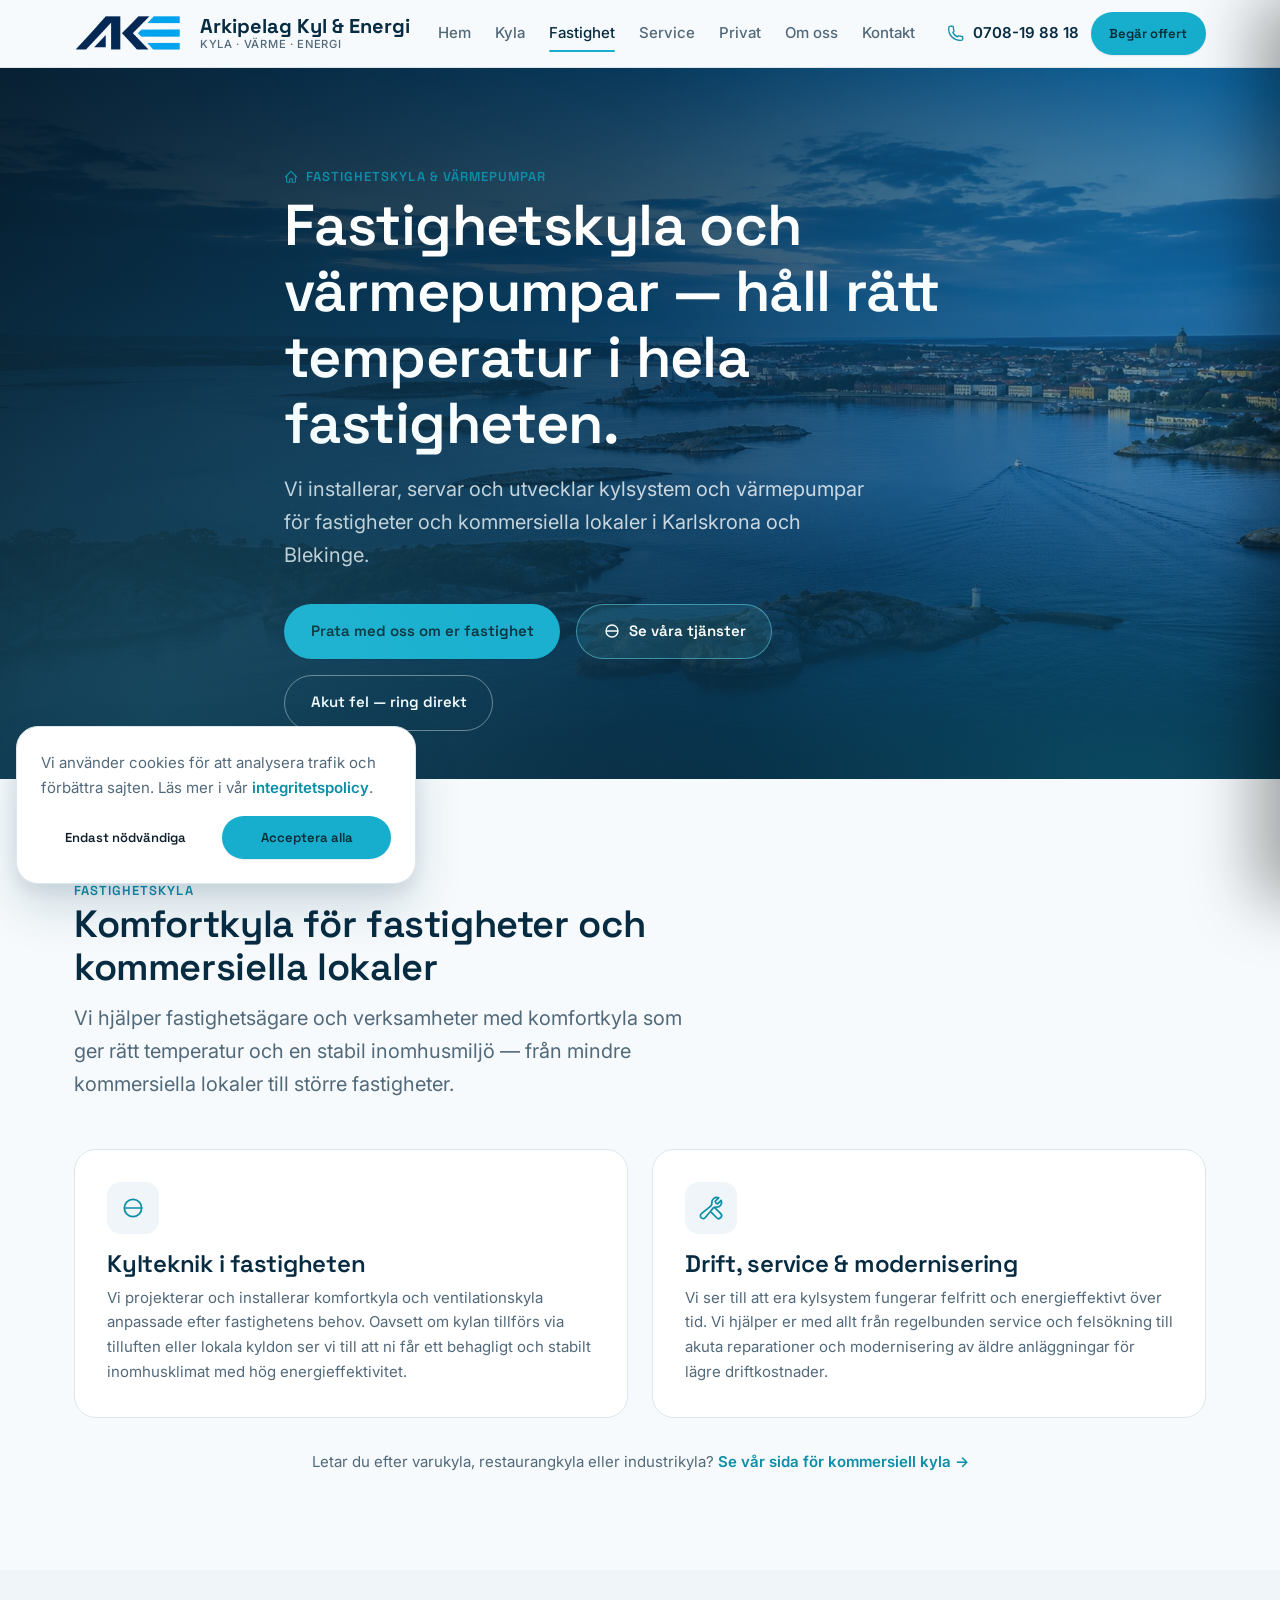
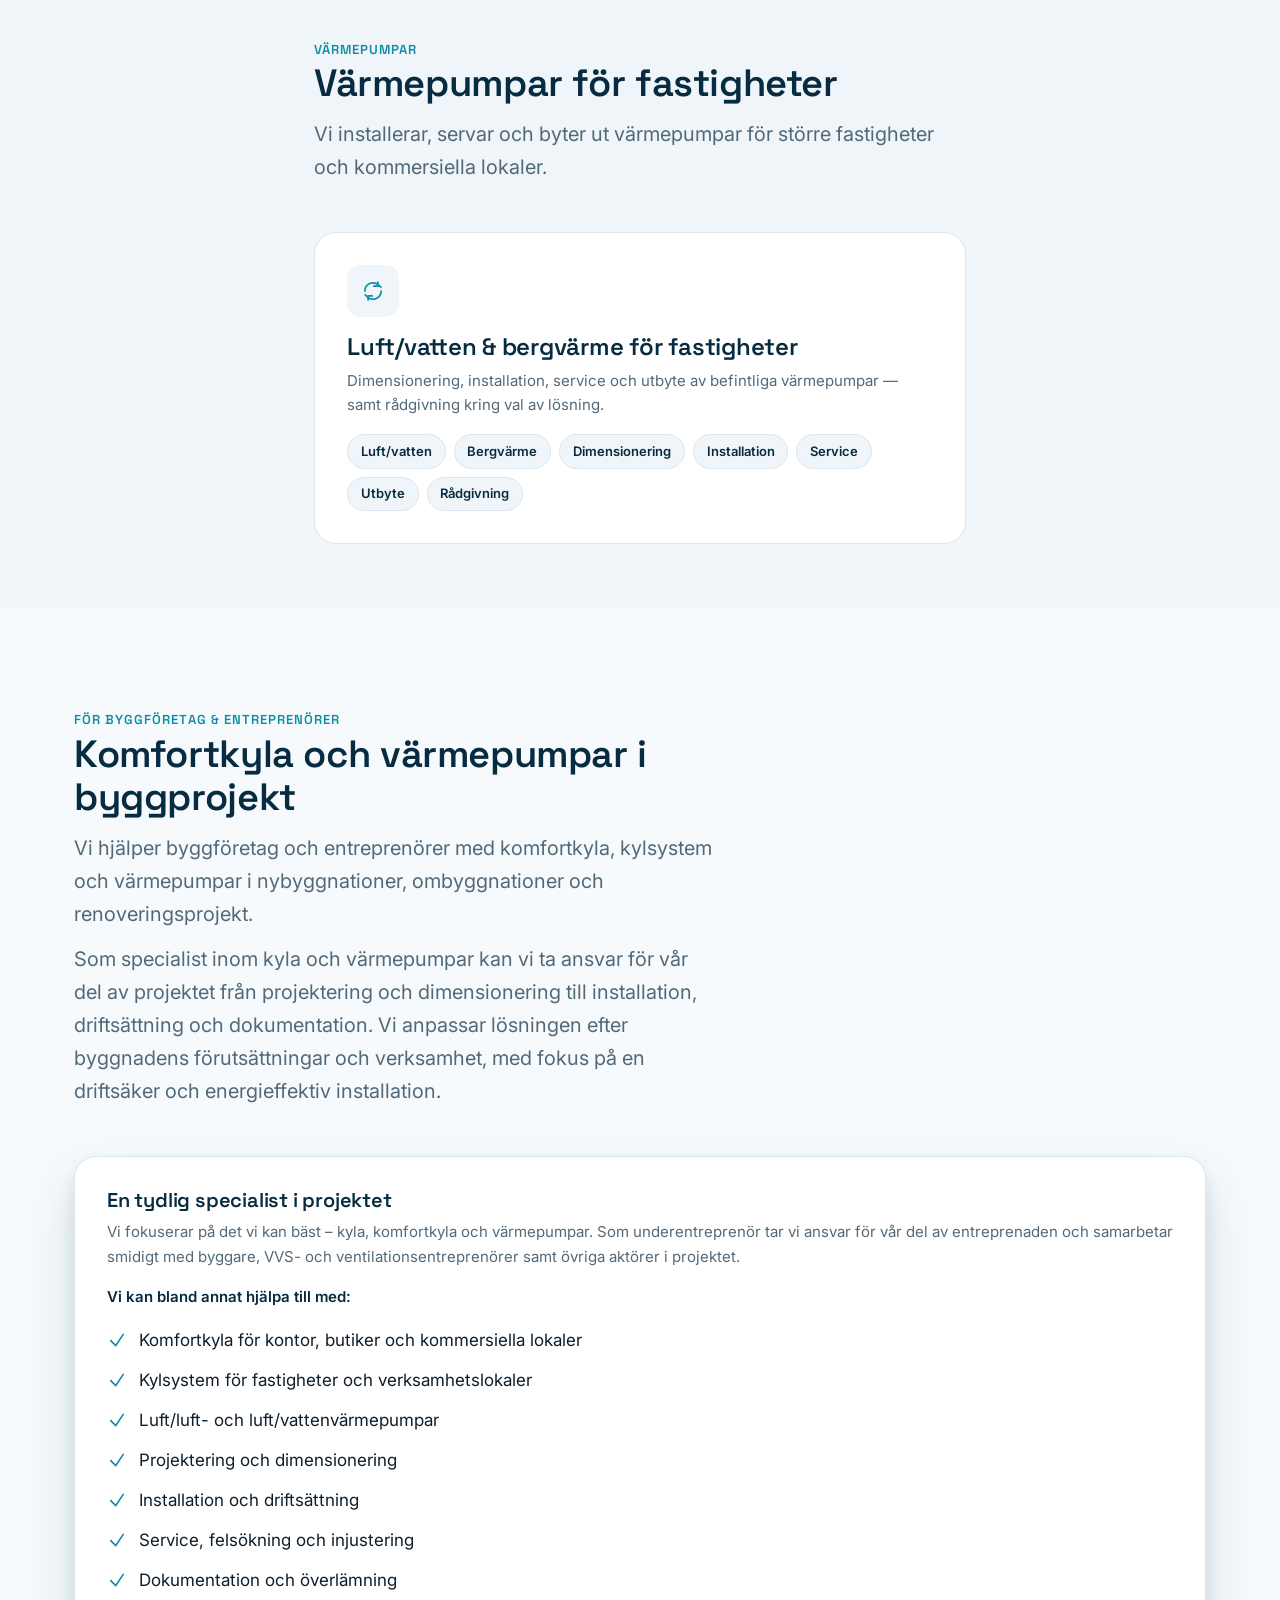
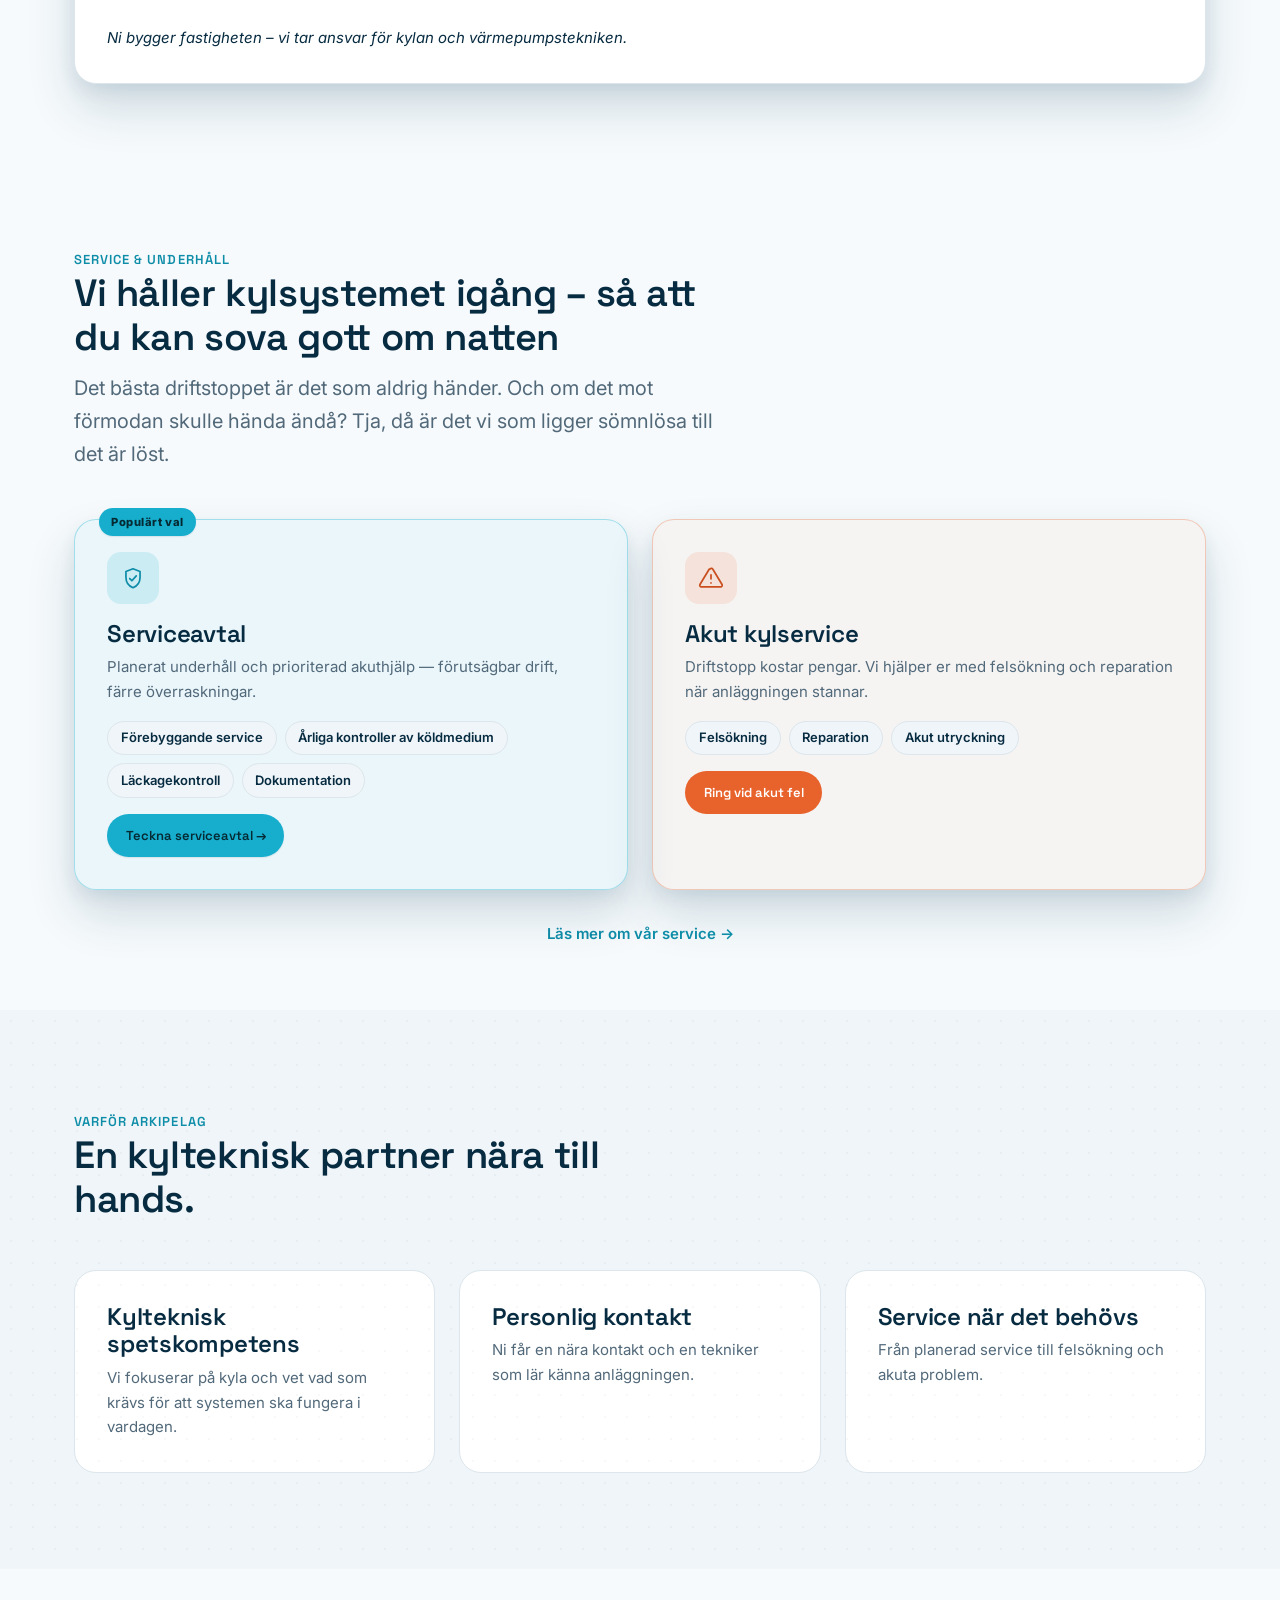
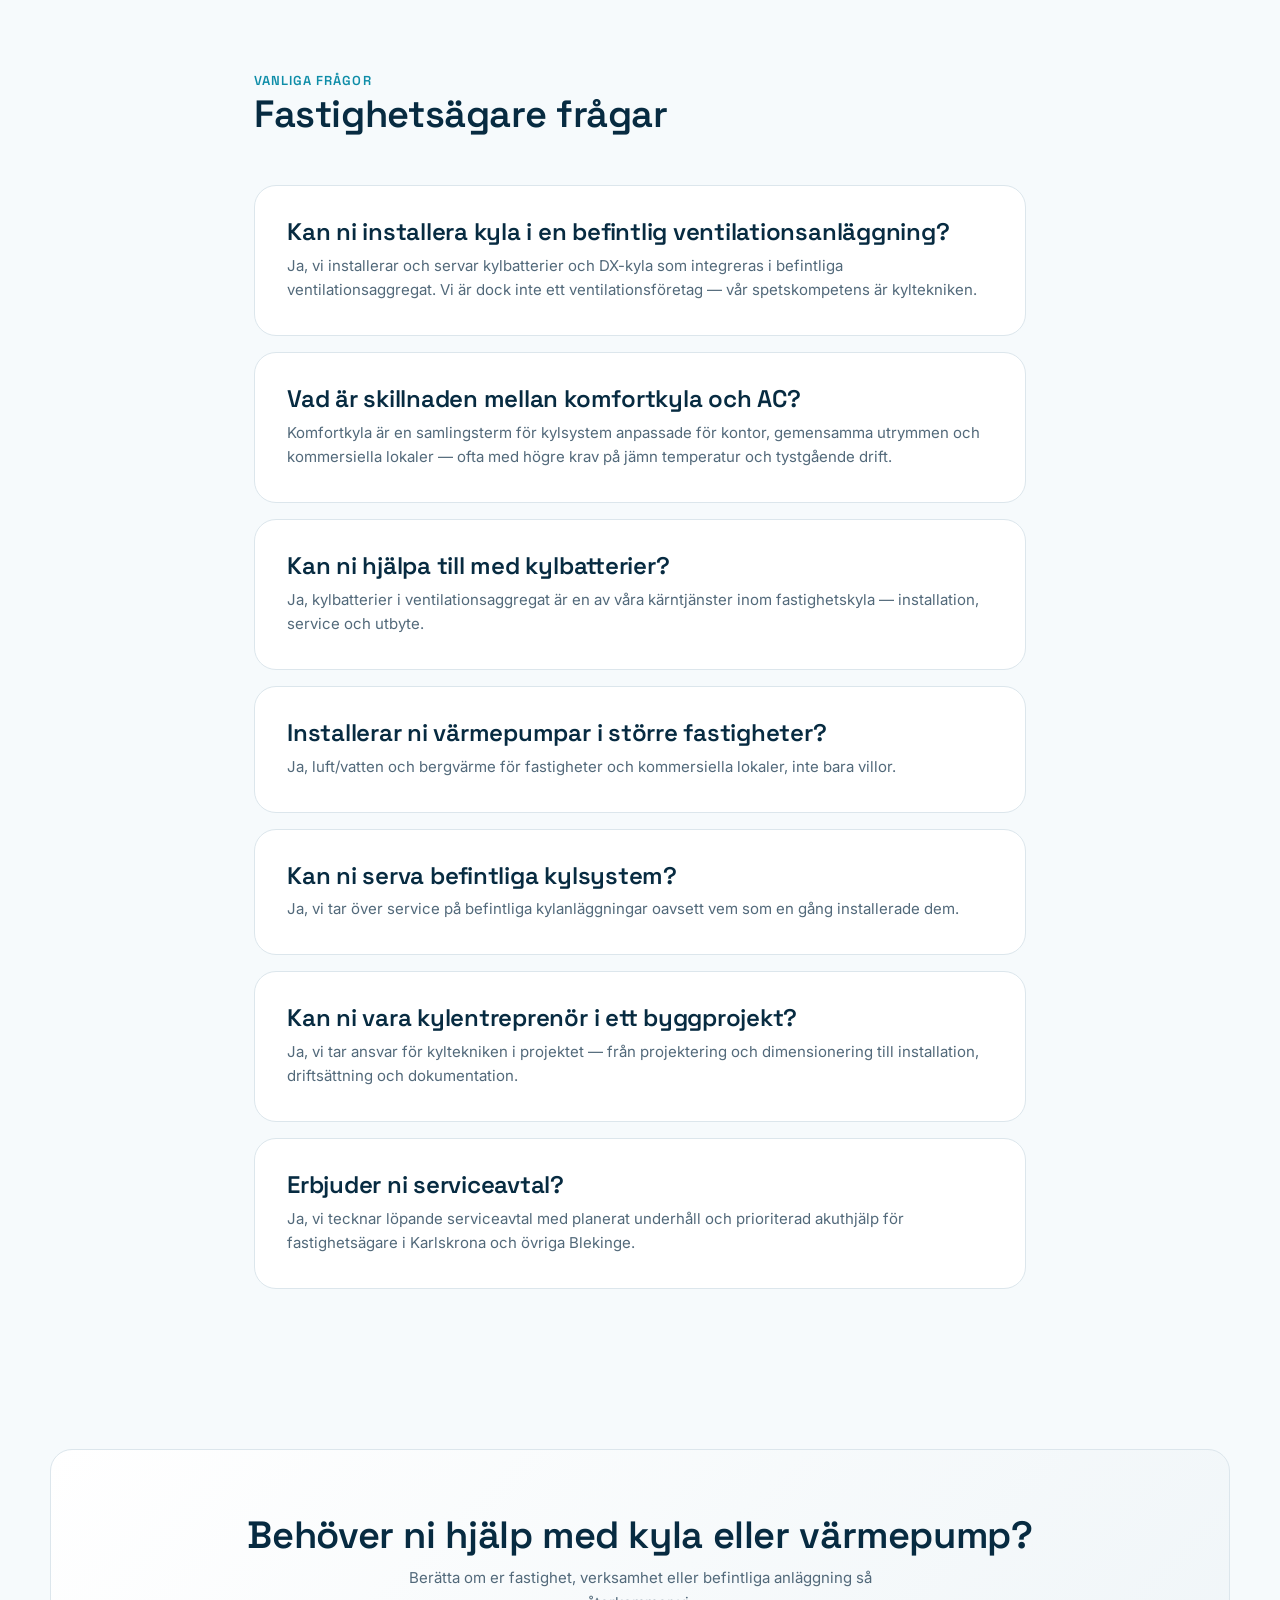
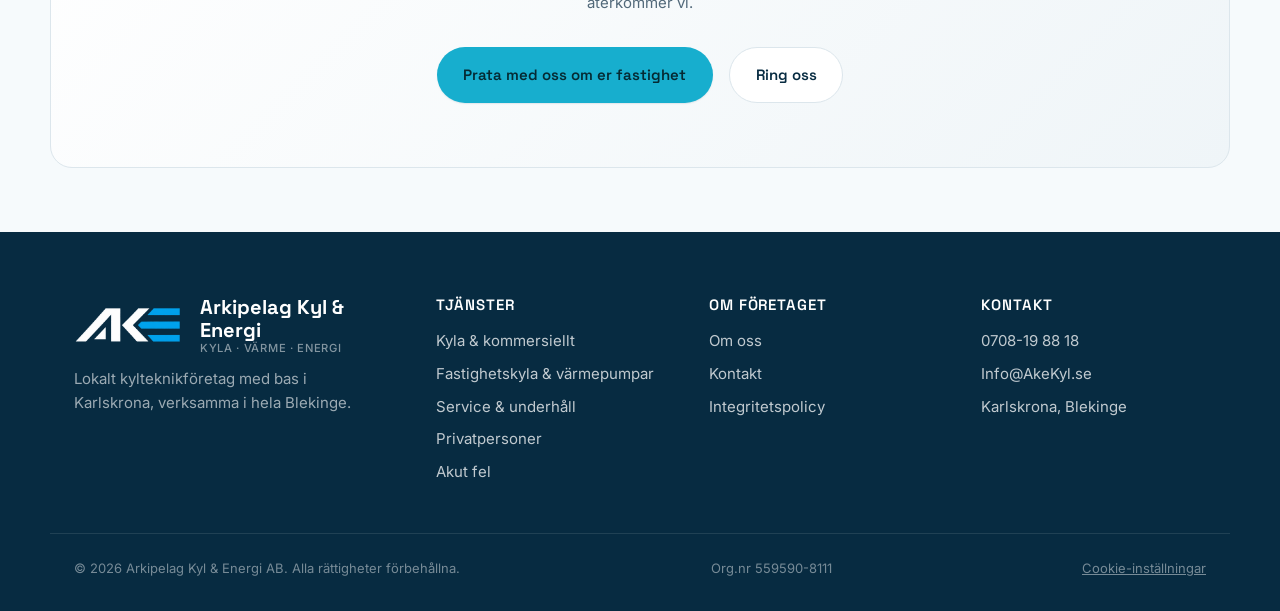
==== commit 0e5ff785: "Ljus logotypvariant i footer och menyn för bättre synlighet mot mörk bakgrund Den mörkblå A/K-formen" ====
--- a/fastighetsagare.html
+++ b/fastighetsagare.html
@@ -98,7 +98,7 @@
 <aside class="menu-drawer" id="menuDrawer" aria-hidden="true">
   <div class="menu-drawer__top">
     <a class="brand" href="index.html">
-      <img class="brand__mark" src="assets/img/logo-icon.png" alt="Arkipelag Kyl & Energi logotyp">
+      <img class="brand__mark" src="assets/img/logo-icon-light.png" alt="Arkipelag Kyl & Energi logotyp">
       <span class="brand__text">Arkipelag Kyl & Energi<small>Kyla · Värme · Energi</small></span>
     </a>
     <button class="menu-drawer__close" id="menuClose" type="button" aria-label="Stäng meny">
@@ -350,7 +350,7 @@
   <div class="container footer-grid">
     <div>
       <a class="brand" href="index.html">
-        <img class="brand__mark" src="assets/img/logo-icon.png" alt="Arkipelag Kyl & Energi logotyp">
+        <img class="brand__mark" src="assets/img/logo-icon-light.png" alt="Arkipelag Kyl & Energi logotyp">
         <span class="brand__text">Arkipelag Kyl & Energi<small>Kyla · Värme · Energi</small></span>
       </a>
       <p>Lokalt kylteknikföretag med bas i Karlskrona, verksamma i hela Blekinge.</p>
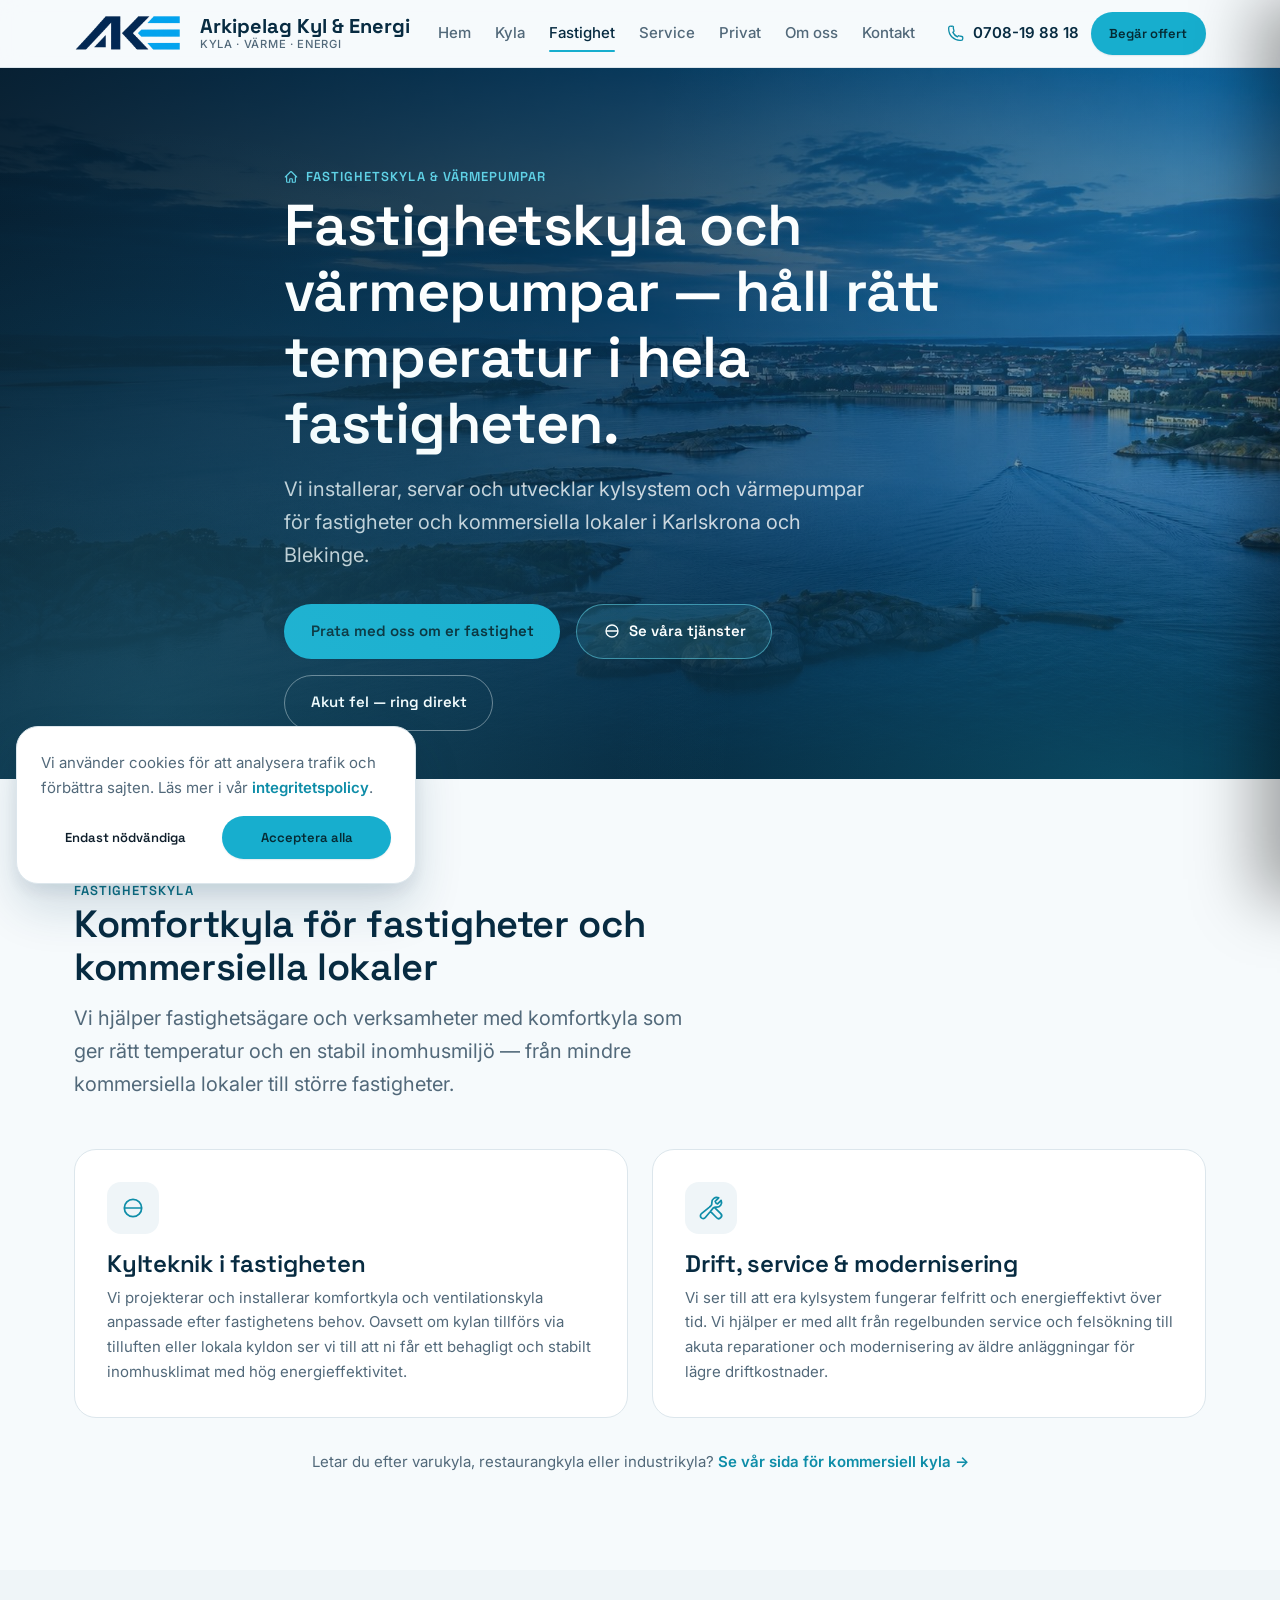
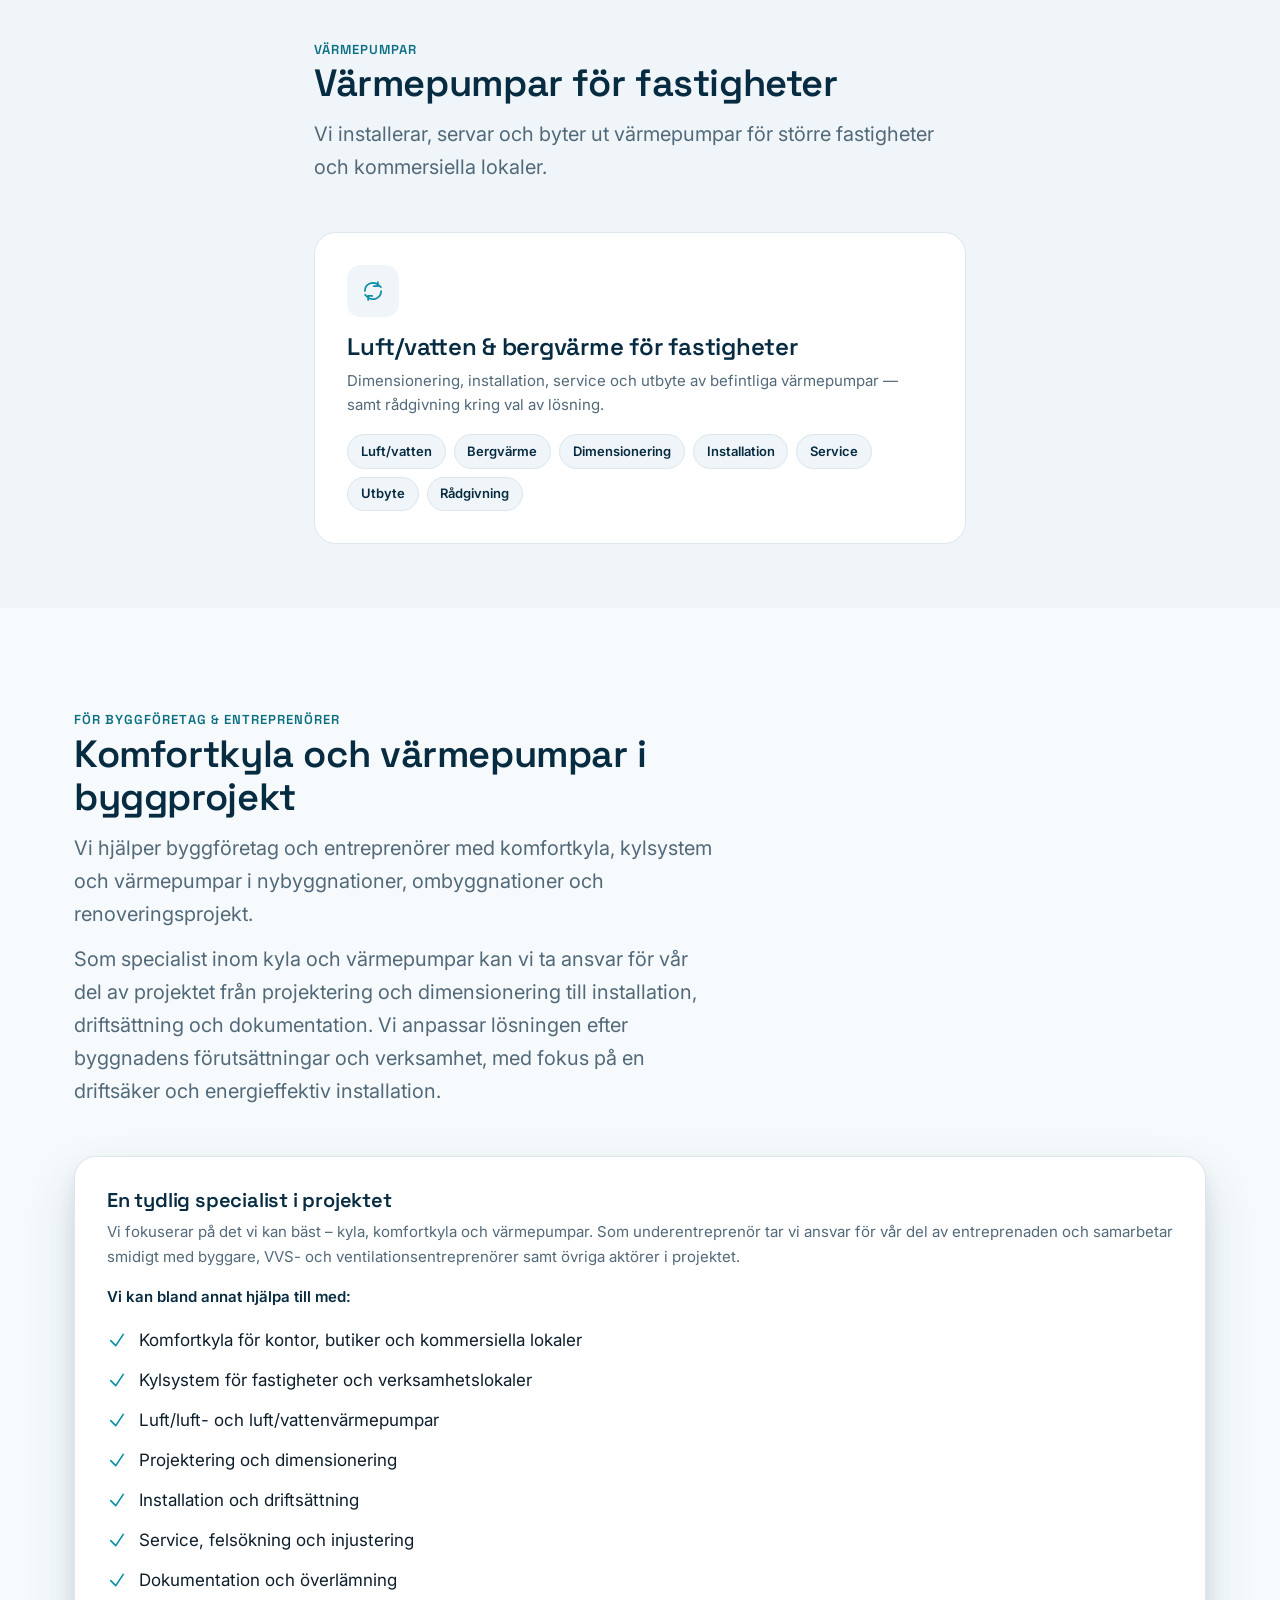
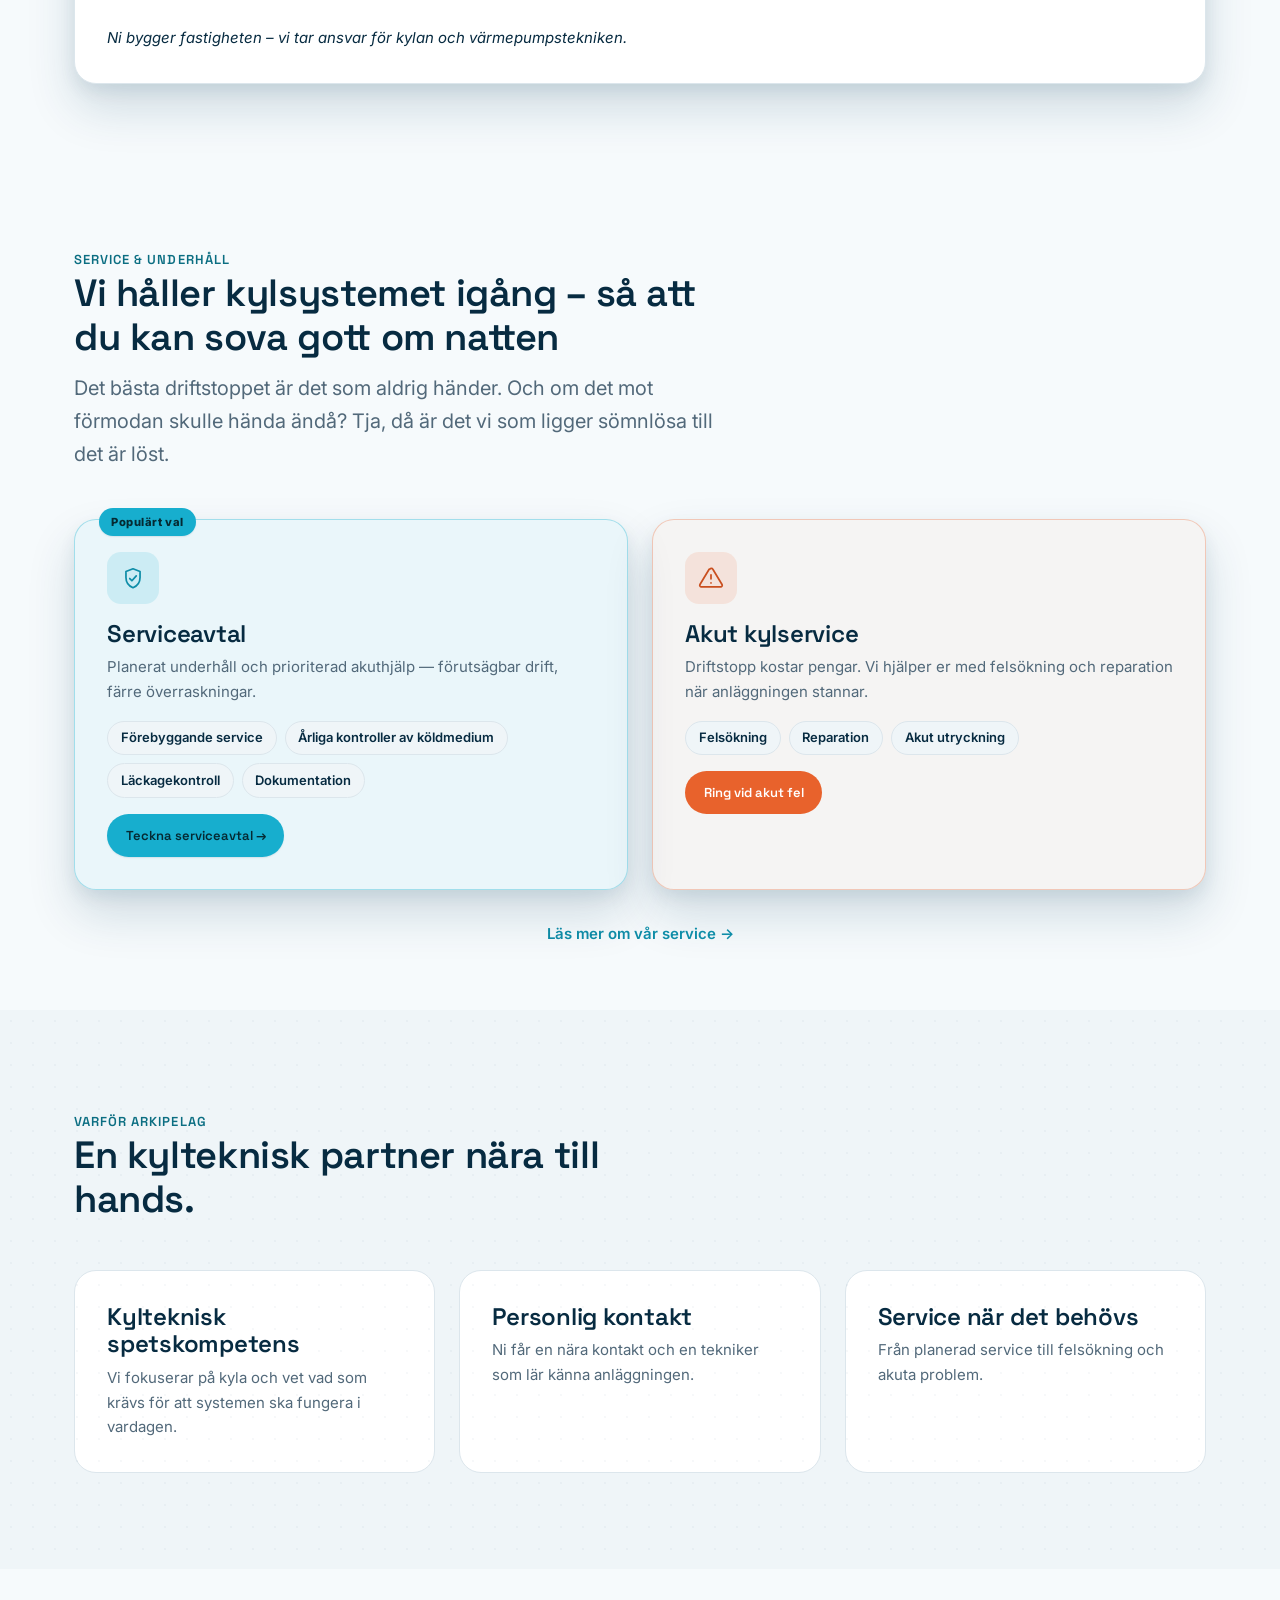
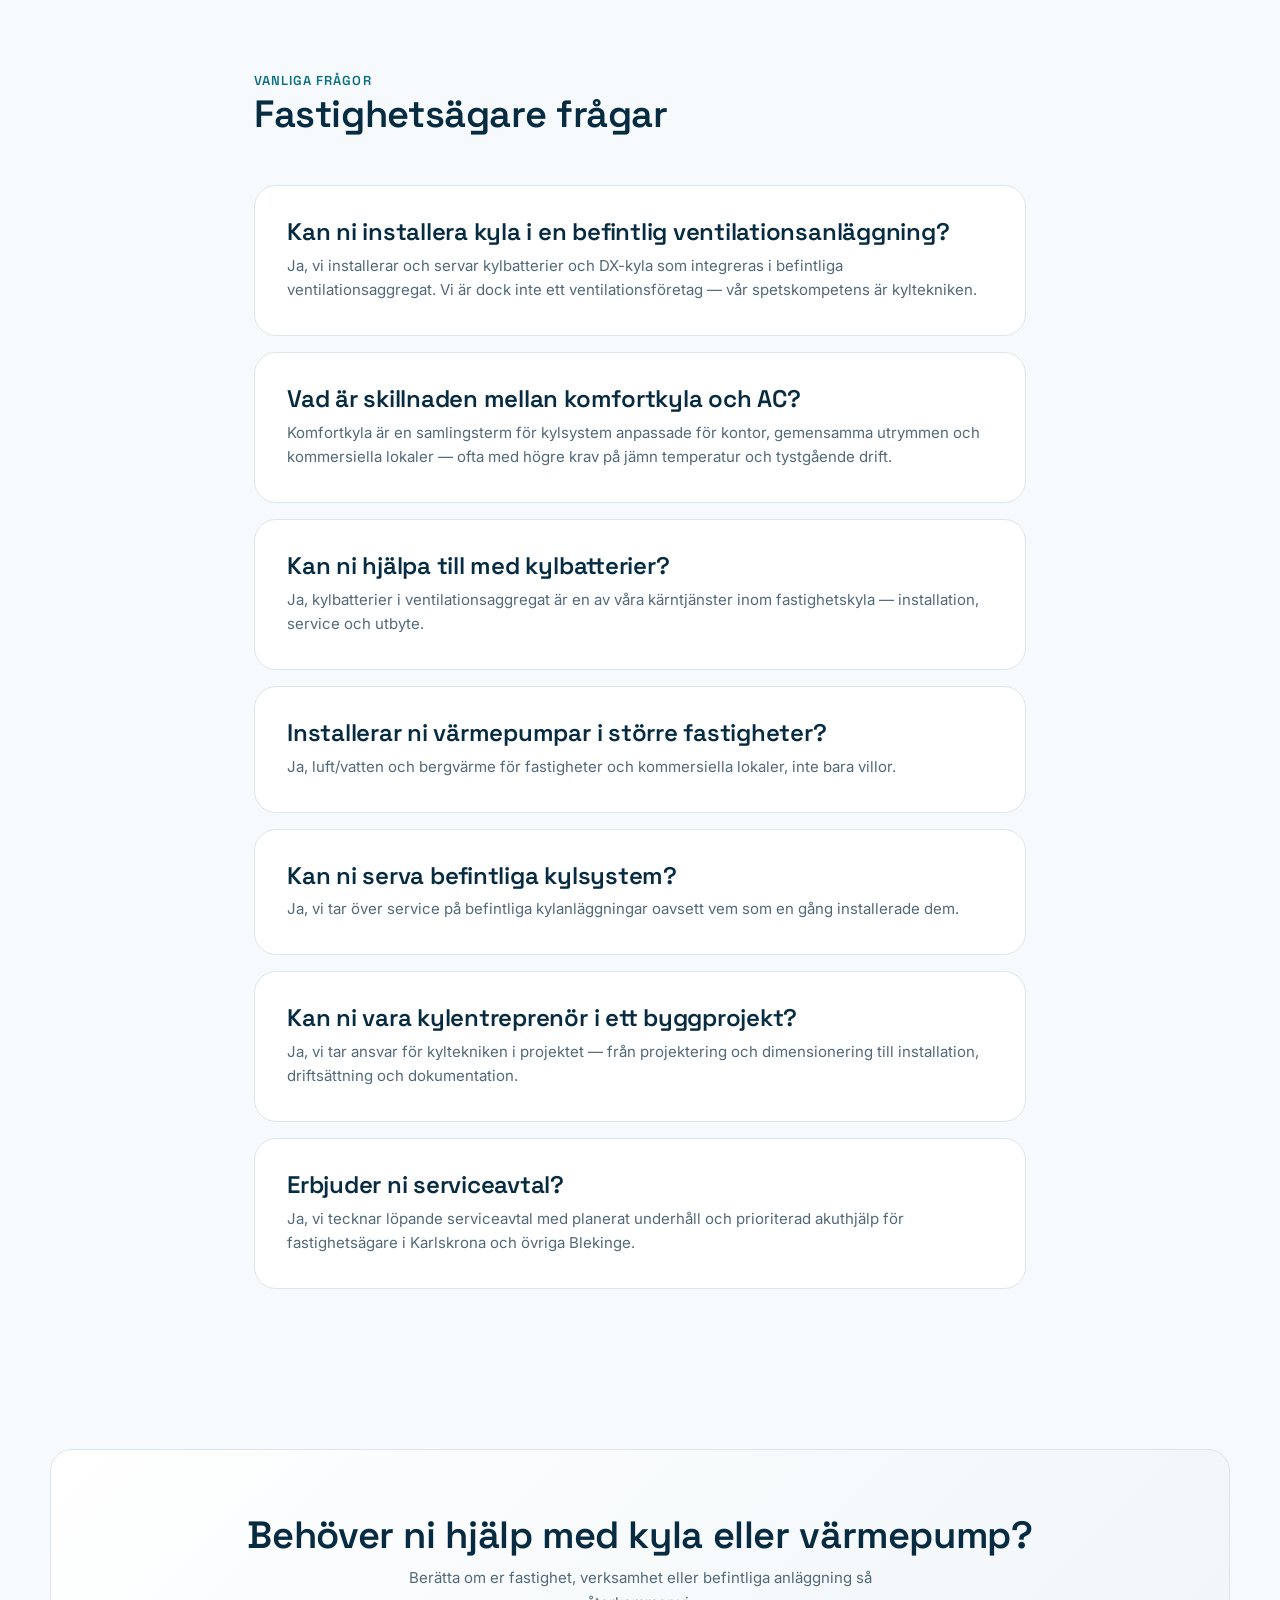
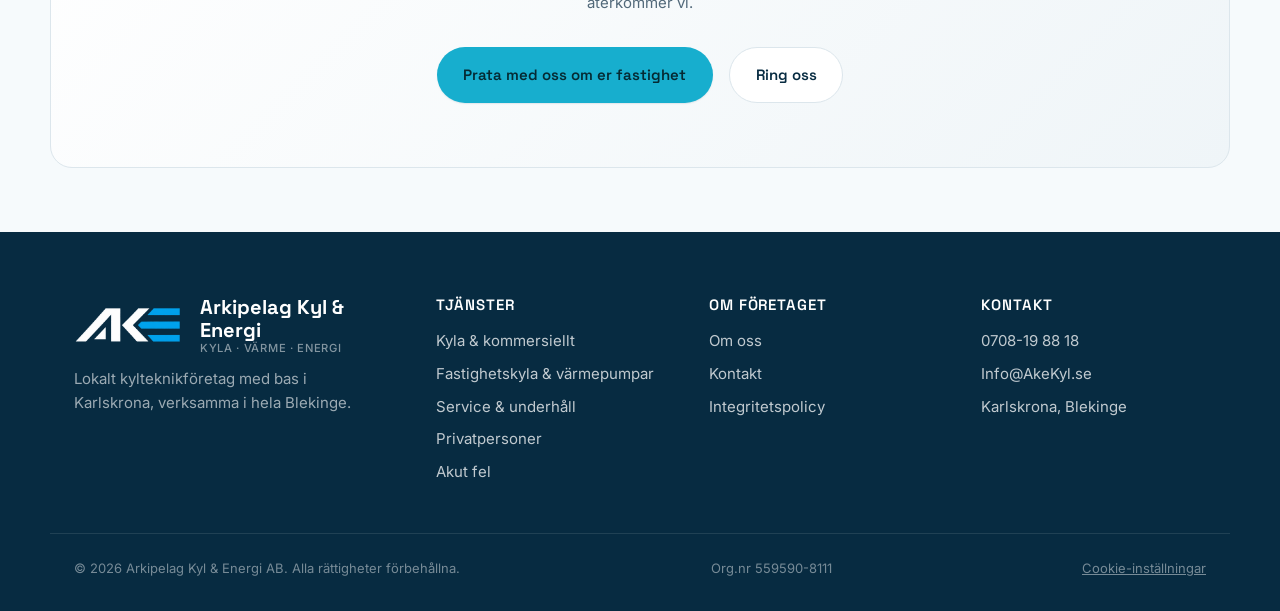
==== commit 0ce4bf82: "Åtgärda prestanda-, tillgänglighets- och llms.txt-fynd från PageSpeed Insights - Ta bort render-bloc" ====
--- a/fastighetsagare.html
+++ b/fastighetsagare.html
@@ -16,6 +16,10 @@
 <link rel="icon" href="assets/img/favicon-32.png" type="image/png" sizes="32x32">
 <link rel="icon" href="assets/img/favicon-16.png" type="image/png" sizes="16x16">
 <link rel="apple-touch-icon" href="assets/img/favicon-180.png">
+<link rel="preload" as="image" href="assets/img/hero-karlskrona.jpg" fetchpriority="high">
+<link rel="preconnect" href="https://fonts.googleapis.com">
+<link rel="preconnect" href="https://fonts.gstatic.com" crossorigin>
+<link rel="stylesheet" href="https://fonts.googleapis.com/css2?family=Space+Grotesk:wght@500;600;700&family=Inter:wght@400;500;600;700&display=swap">
 <link rel="stylesheet" href="css/styles.css">
 <script type="application/ld+json">
 {
@@ -67,7 +71,7 @@
 <header class="site-header">
   <div class="container site-header__inner">
     <a class="brand" href="index.html">
-      <img class="brand__mark" src="assets/img/logo-icon.png" alt="Arkipelag Kyl & Energi logotyp">
+      <img class="brand__mark" width="1421" height="523" src="assets/img/logo-icon.png" alt="Arkipelag Kyl & Energi logotyp">
       <span class="brand__text">Arkipelag Kyl & Energi<small>Kyla · Värme · Energi</small></span>
     </a>
     <nav class="nav" aria-label="Huvudmeny">
@@ -98,7 +102,7 @@
 <aside class="menu-drawer" id="menuDrawer" aria-hidden="true">
   <div class="menu-drawer__top">
     <a class="brand" href="index.html">
-      <img class="brand__mark" src="assets/img/logo-icon-light.png" alt="Arkipelag Kyl & Energi logotyp">
+      <img class="brand__mark" width="1421" height="523" src="assets/img/logo-icon-light.png" alt="Arkipelag Kyl & Energi logotyp">
       <span class="brand__text">Arkipelag Kyl & Energi<small>Kyla · Värme · Energi</small></span>
     </a>
     <button class="menu-drawer__close" id="menuClose" type="button" aria-label="Stäng meny">
@@ -350,7 +354,7 @@
   <div class="container footer-grid">
     <div>
       <a class="brand" href="index.html">
-        <img class="brand__mark" src="assets/img/logo-icon-light.png" alt="Arkipelag Kyl & Energi logotyp">
+        <img class="brand__mark" width="1421" height="523" src="assets/img/logo-icon-light.png" alt="Arkipelag Kyl & Energi logotyp">
         <span class="brand__text">Arkipelag Kyl & Energi<small>Kyla · Värme · Energi</small></span>
       </a>
       <p>Lokalt kylteknikföretag med bas i Karlskrona, verksamma i hela Blekinge.</p>
--- a/css/styles.css
+++ b/css/styles.css
@@ -1,8 +1,6 @@
 /* ==========================================================================
    Arkipelag Kyl & Energi — Design System
    ========================================================================== */
-
-@import url('https://fonts.googleapis.com/css2?family=Space+Grotesk:wght@500;600;700&family=Inter:wght@400;500;600;700&display=swap');
 
 :root {
   /* Color — deep ocean navy + wave cyan, from the AKE logo */
@@ -160,9 +158,9 @@
   font-weight: 600;
   letter-spacing: 0.08em;
   text-transform: uppercase;
-  color: var(--color-accent-dark);
-}
-.section--dark .eyebrow { color: var(--color-accent-light); }
+  color: #0B6E82;
+}
+.section--dark .eyebrow, .hero .eyebrow { color: var(--color-accent-light); }
 
 .section-head {
   max-width: 640px;
@@ -512,7 +510,7 @@
   padding: var(--space-6);
   backdrop-filter: blur(6px);
 }
-.hero__panel h3 { color: #fff; margin-bottom: var(--space-4); }
+.hero__panel h2 { color: #fff; font-size: var(--fs-xl); margin-bottom: var(--space-4); }
 .hero__choice {
   display: block;
   padding: var(--space-5);
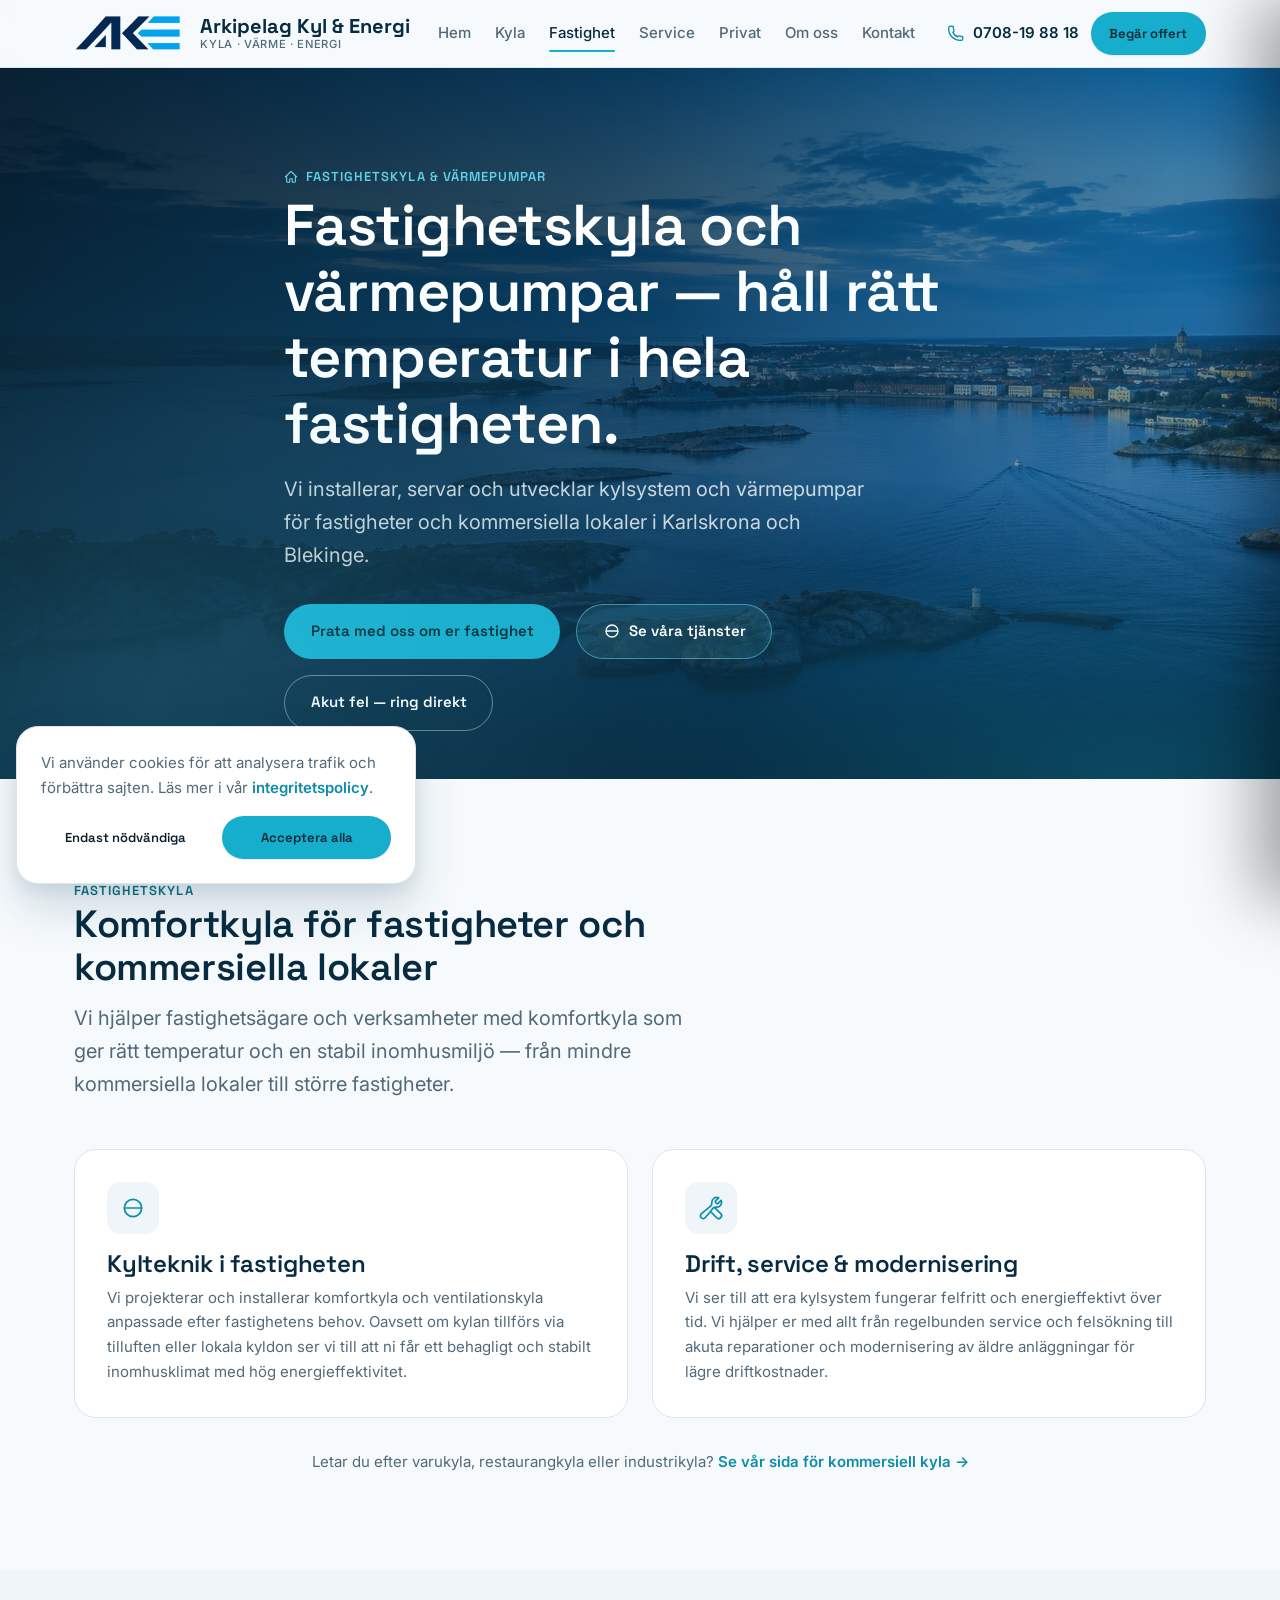
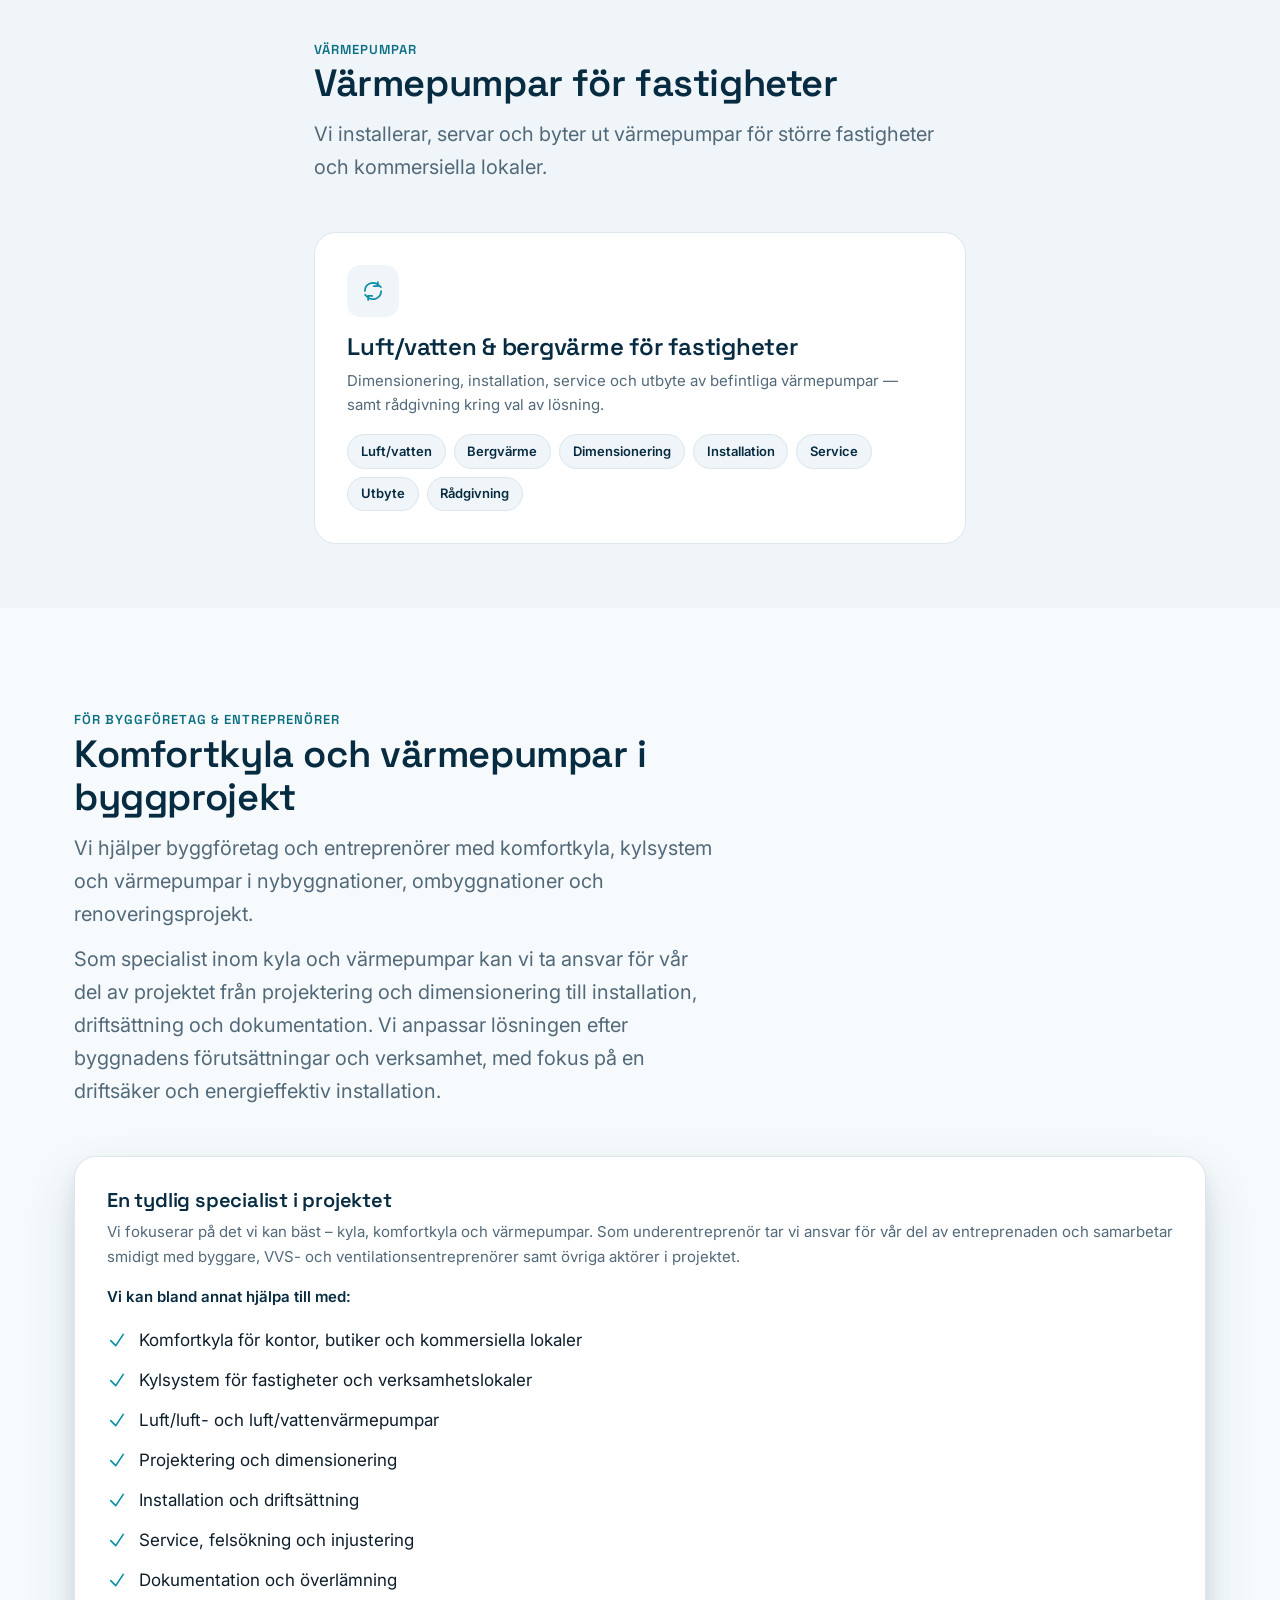
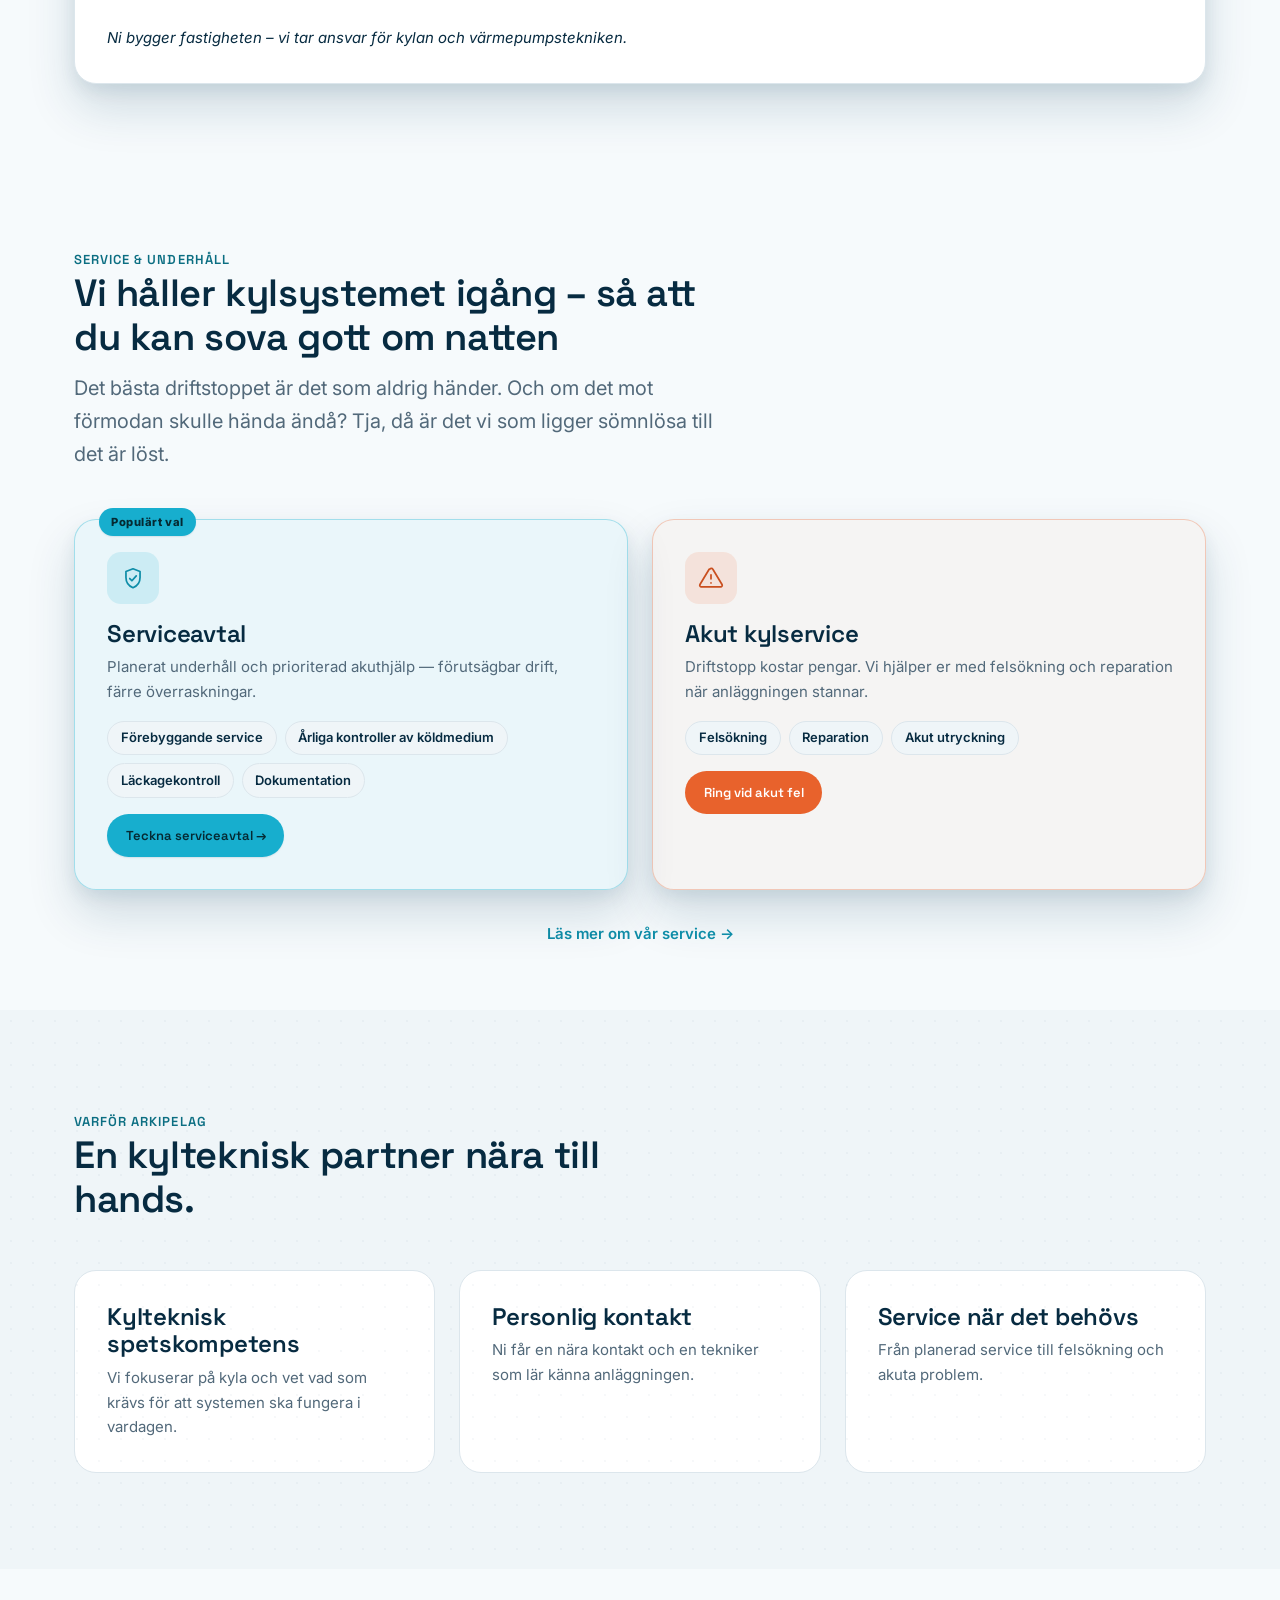
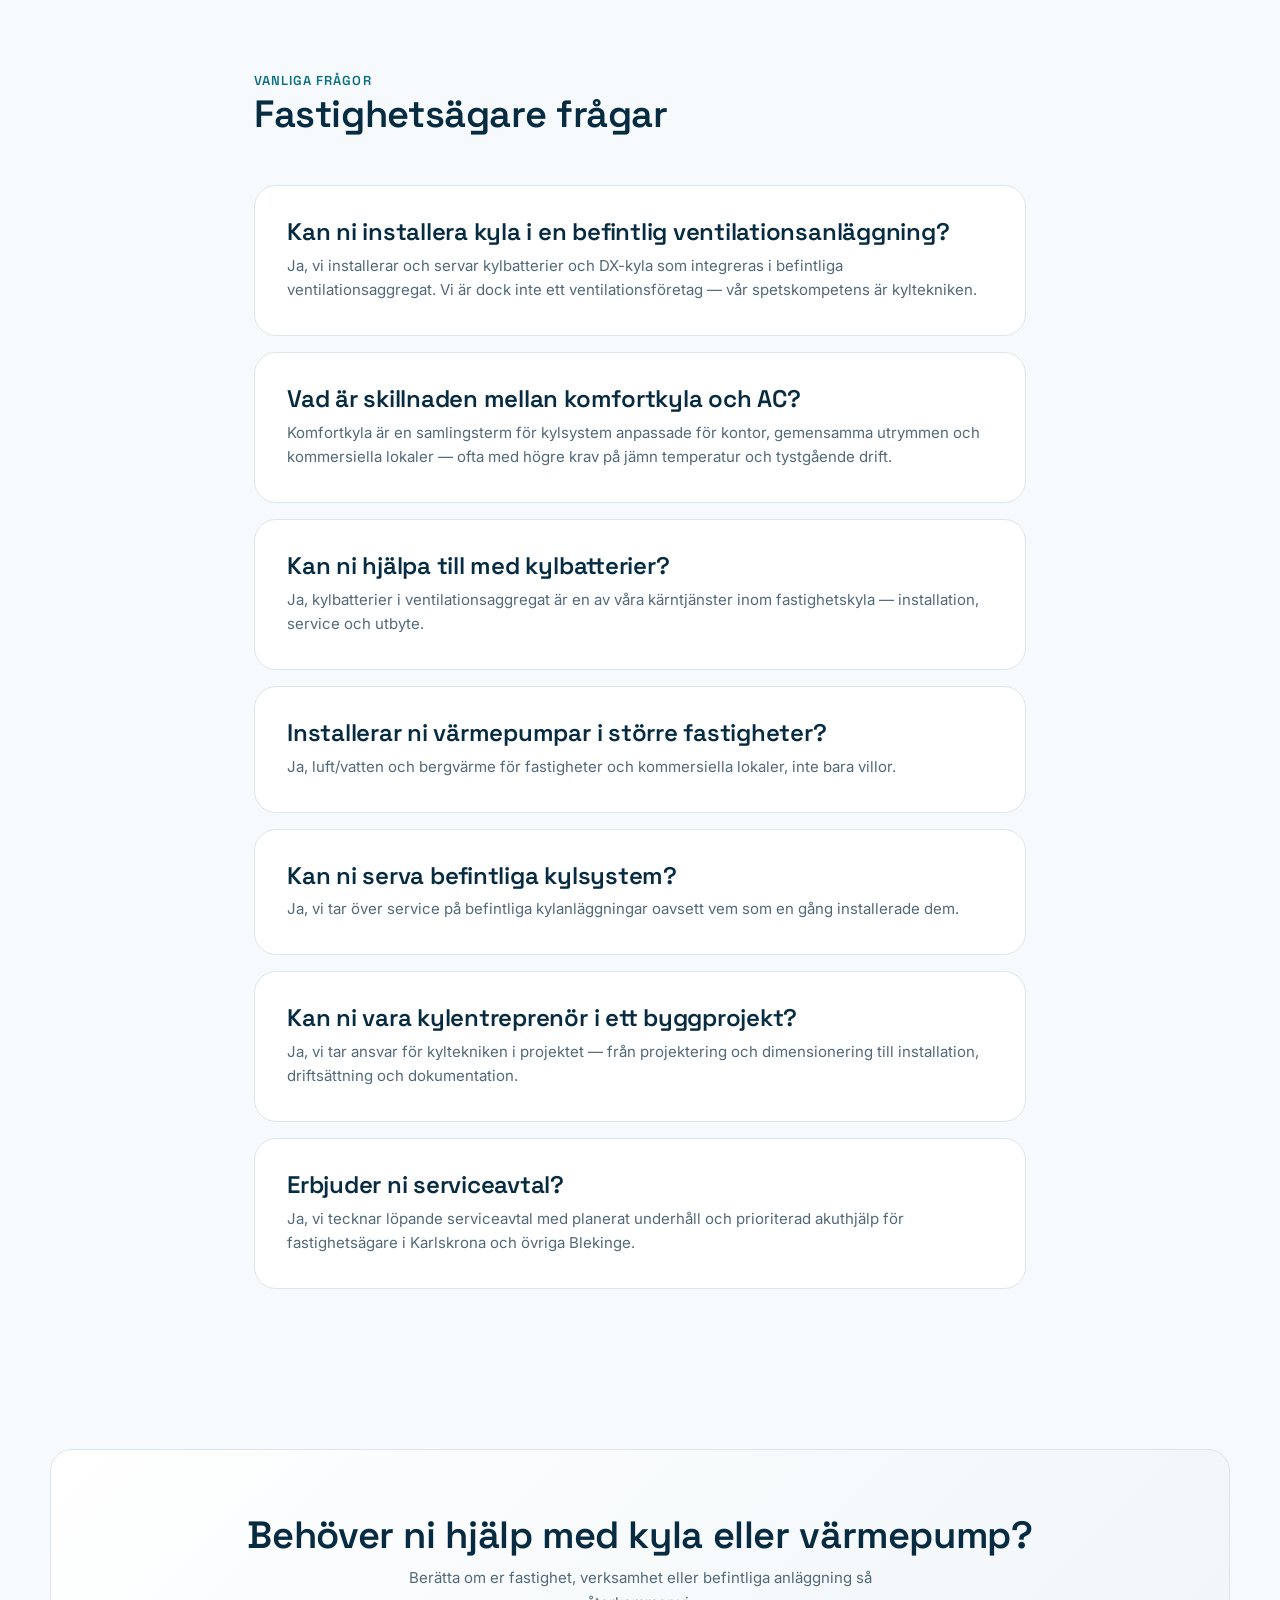
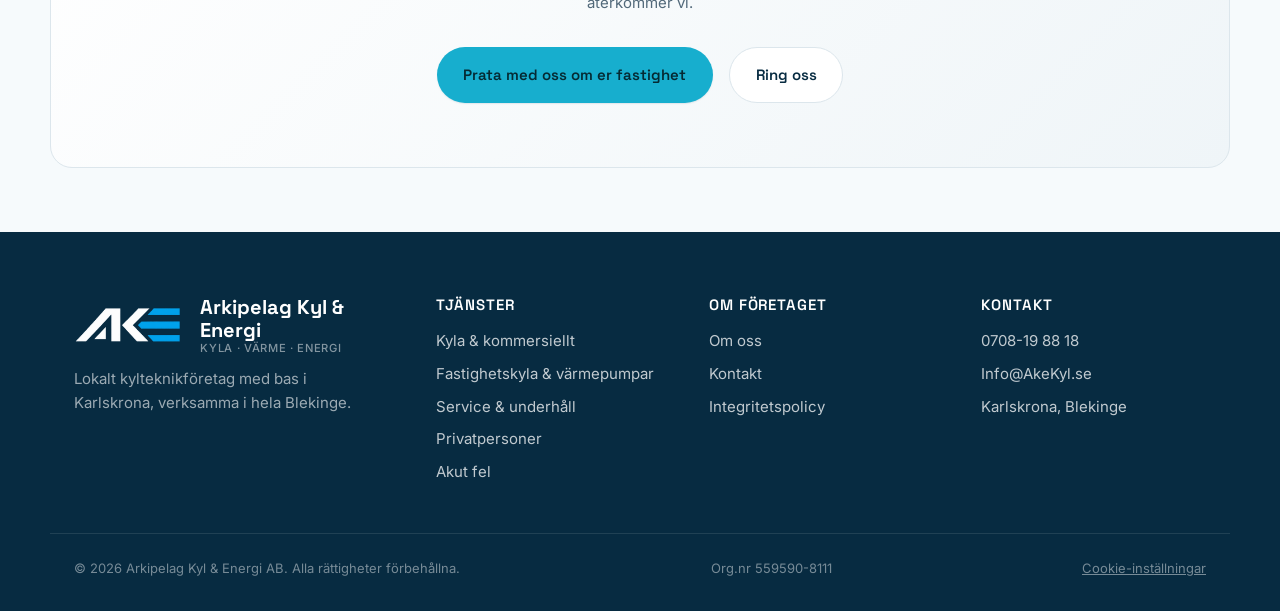
==== commit 1b72a414: "Fixa kvarvarande rubrikhopp i footern och krymp överdimensionerade logotypfiler - Footerns kolumnrub" ====
--- a/fastighetsagare.html
+++ b/fastighetsagare.html
@@ -19,7 +19,8 @@
 <link rel="preload" as="image" href="assets/img/hero-karlskrona.jpg" fetchpriority="high">
 <link rel="preconnect" href="https://fonts.googleapis.com">
 <link rel="preconnect" href="https://fonts.gstatic.com" crossorigin>
-<link rel="stylesheet" href="https://fonts.googleapis.com/css2?family=Space+Grotesk:wght@500;600;700&family=Inter:wght@400;500;600;700&display=swap">
+<link rel="preload" as="style" href="https://fonts.googleapis.com/css2?family=Space+Grotesk:wght@500;600;700&family=Inter:wght@400;500;600;700&display=swap" onload="this.onload=null;this.rel='stylesheet'">
+<noscript><link rel="stylesheet" href="https://fonts.googleapis.com/css2?family=Space+Grotesk:wght@500;600;700&family=Inter:wght@400;500;600;700&display=swap"></noscript>
 <link rel="stylesheet" href="css/styles.css">
 <script type="application/ld+json">
 {
@@ -71,7 +72,7 @@
 <header class="site-header">
   <div class="container site-header__inner">
     <a class="brand" href="index.html">
-      <img class="brand__mark" width="1421" height="523" src="assets/img/logo-icon.png" alt="Arkipelag Kyl & Energi logotyp">
+      <img class="brand__mark" width="408" height="150" src="assets/img/logo-icon.png" alt="Arkipelag Kyl & Energi logotyp">
       <span class="brand__text">Arkipelag Kyl & Energi<small>Kyla · Värme · Energi</small></span>
     </a>
     <nav class="nav" aria-label="Huvudmeny">
@@ -102,7 +103,7 @@
 <aside class="menu-drawer" id="menuDrawer" aria-hidden="true">
   <div class="menu-drawer__top">
     <a class="brand" href="index.html">
-      <img class="brand__mark" width="1421" height="523" src="assets/img/logo-icon-light.png" alt="Arkipelag Kyl & Energi logotyp">
+      <img class="brand__mark" width="408" height="150" src="assets/img/logo-icon-light.png" alt="Arkipelag Kyl & Energi logotyp">
       <span class="brand__text">Arkipelag Kyl & Energi<small>Kyla · Värme · Energi</small></span>
     </a>
     <button class="menu-drawer__close" id="menuClose" type="button" aria-label="Stäng meny">
@@ -354,13 +355,13 @@
   <div class="container footer-grid">
     <div>
       <a class="brand" href="index.html">
-        <img class="brand__mark" width="1421" height="523" src="assets/img/logo-icon-light.png" alt="Arkipelag Kyl & Energi logotyp">
+        <img class="brand__mark" width="408" height="150" src="assets/img/logo-icon-light.png" alt="Arkipelag Kyl & Energi logotyp">
         <span class="brand__text">Arkipelag Kyl & Energi<small>Kyla · Värme · Energi</small></span>
       </a>
       <p>Lokalt kylteknikföretag med bas i Karlskrona, verksamma i hela Blekinge.</p>
     </div>
     <div>
-      <h4>Tjänster</h4>
+      <h3>Tjänster</h3>
       <ul>
         <li><a href="kyla.html">Kyla & kommersiellt</a></li>
         <li><a href="fastighetsagare.html">Fastighetskyla & värmepumpar</a></li>
@@ -370,7 +371,7 @@
       </ul>
     </div>
     <div>
-      <h4>Om företaget</h4>
+      <h3>Om företaget</h3>
       <ul>
         <li><a href="om-oss.html">Om oss</a></li>
         <li><a href="kontakt.html">Kontakt</a></li>
@@ -378,7 +379,7 @@
       </ul>
     </div>
     <div>
-      <h4>Kontakt</h4>
+      <h3>Kontakt</h3>
       <ul>
         <li><a href="tel:+46708198818">0708-19 88 18</a></li>
         <li><a href="mailto:Info@AkeKyl.se">Info@AkeKyl.se</a></li>
--- a/css/styles.css
+++ b/css/styles.css
@@ -538,7 +538,7 @@
 @media (max-width: 900px) { .footer-grid { grid-template-columns: 1fr 1fr; } }
 @media (max-width: 560px) { .footer-grid { grid-template-columns: 1fr; } }
 
-.site-footer h4 { color: #fff; font-size: var(--fs-sm); text-transform: uppercase; letter-spacing: 0.06em; margin-bottom: var(--space-4); }
+.site-footer h3 { color: #fff; font-size: var(--fs-sm); text-transform: uppercase; letter-spacing: 0.06em; margin-bottom: var(--space-4); }
 .site-footer .brand { color: #fff; margin-bottom: var(--space-3); }
 .site-footer .brand__text small { color: rgba(255,255,255,0.5); }
 .site-footer p { color: rgba(255,255,255,0.6); font-size: var(--fs-sm); }
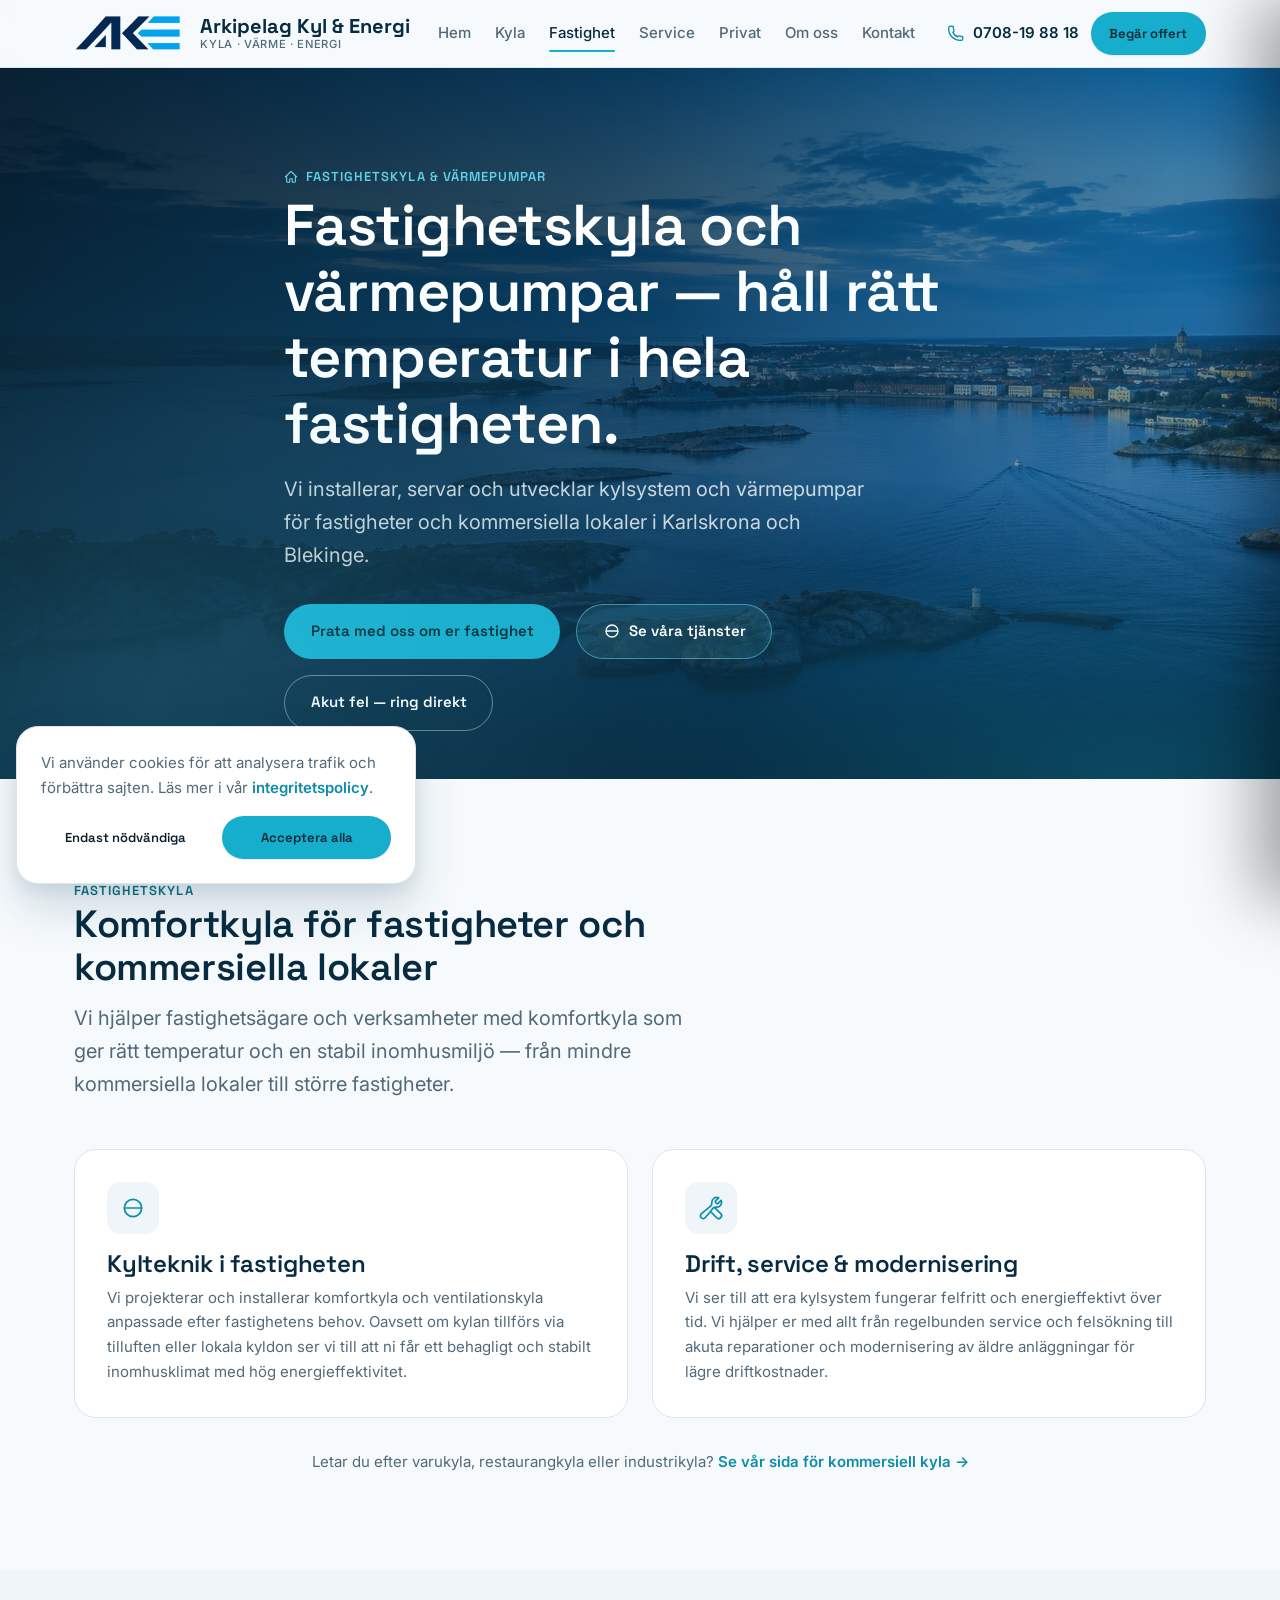
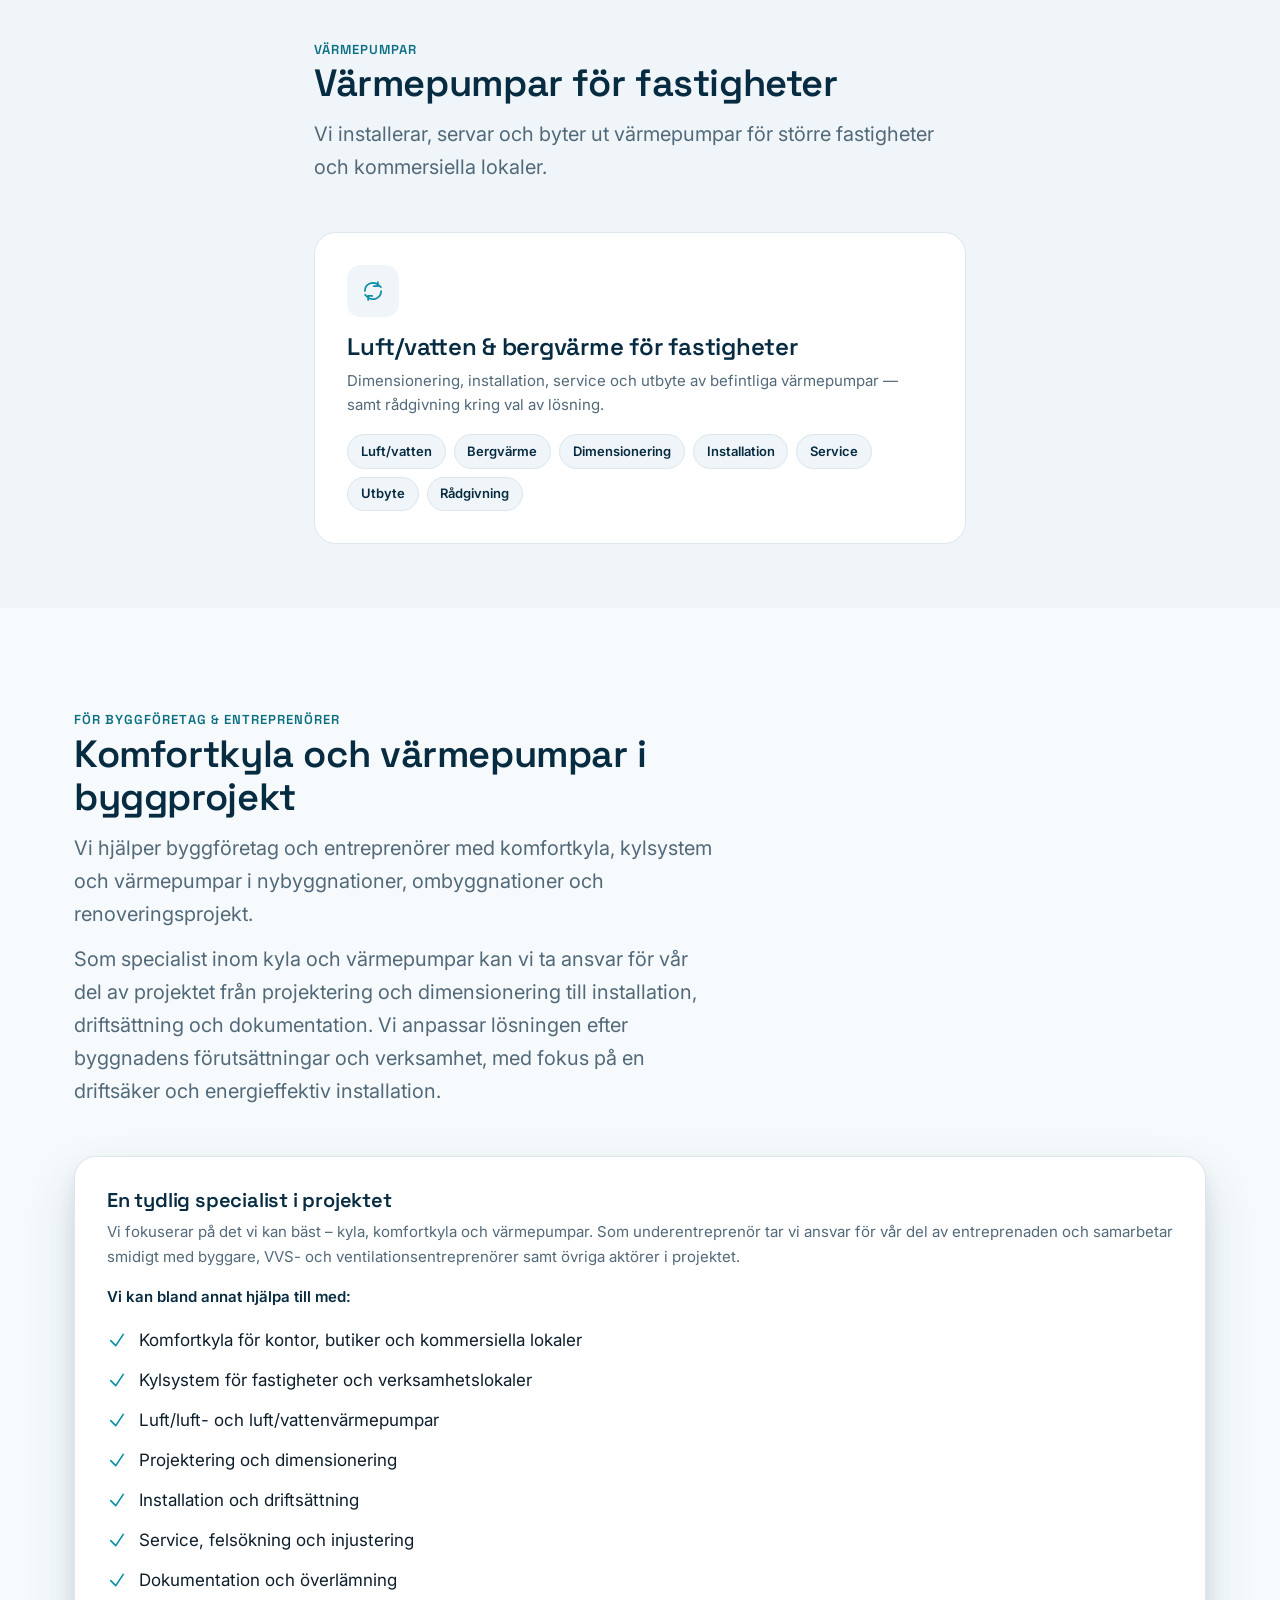
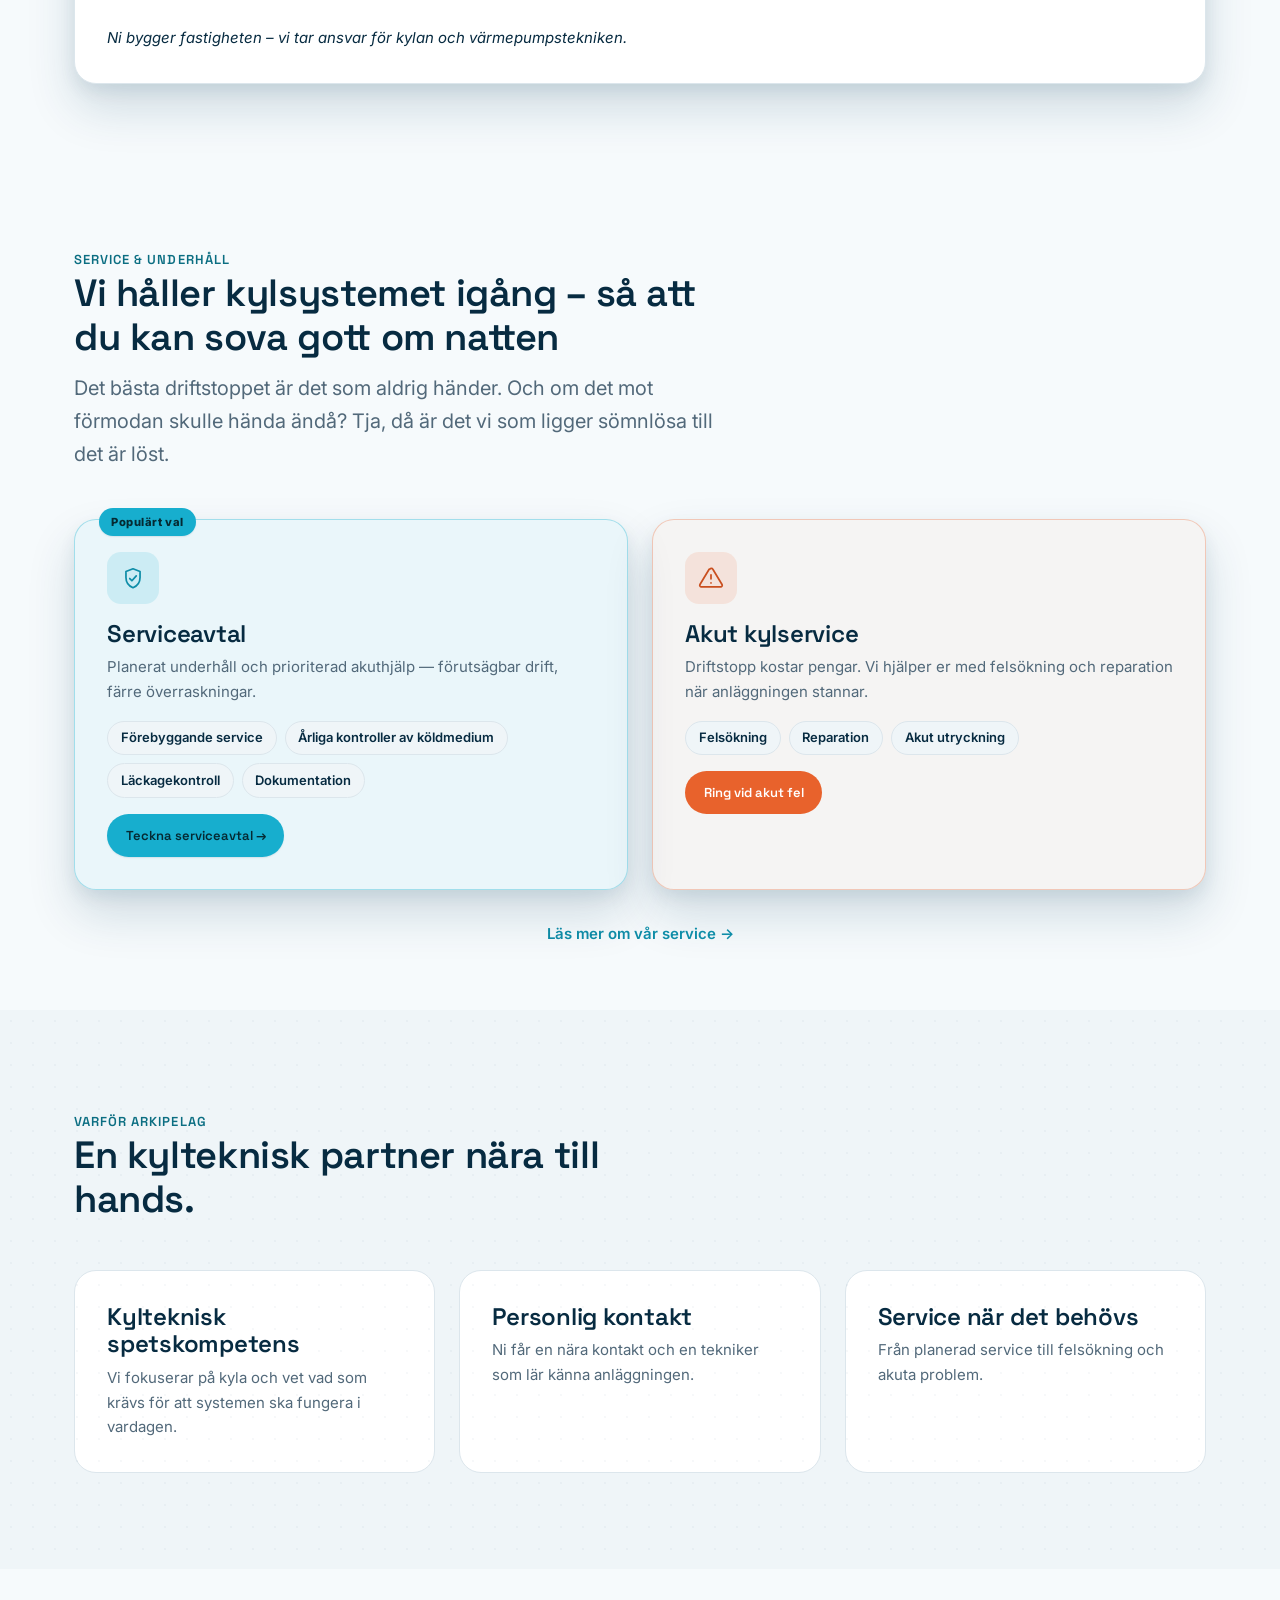
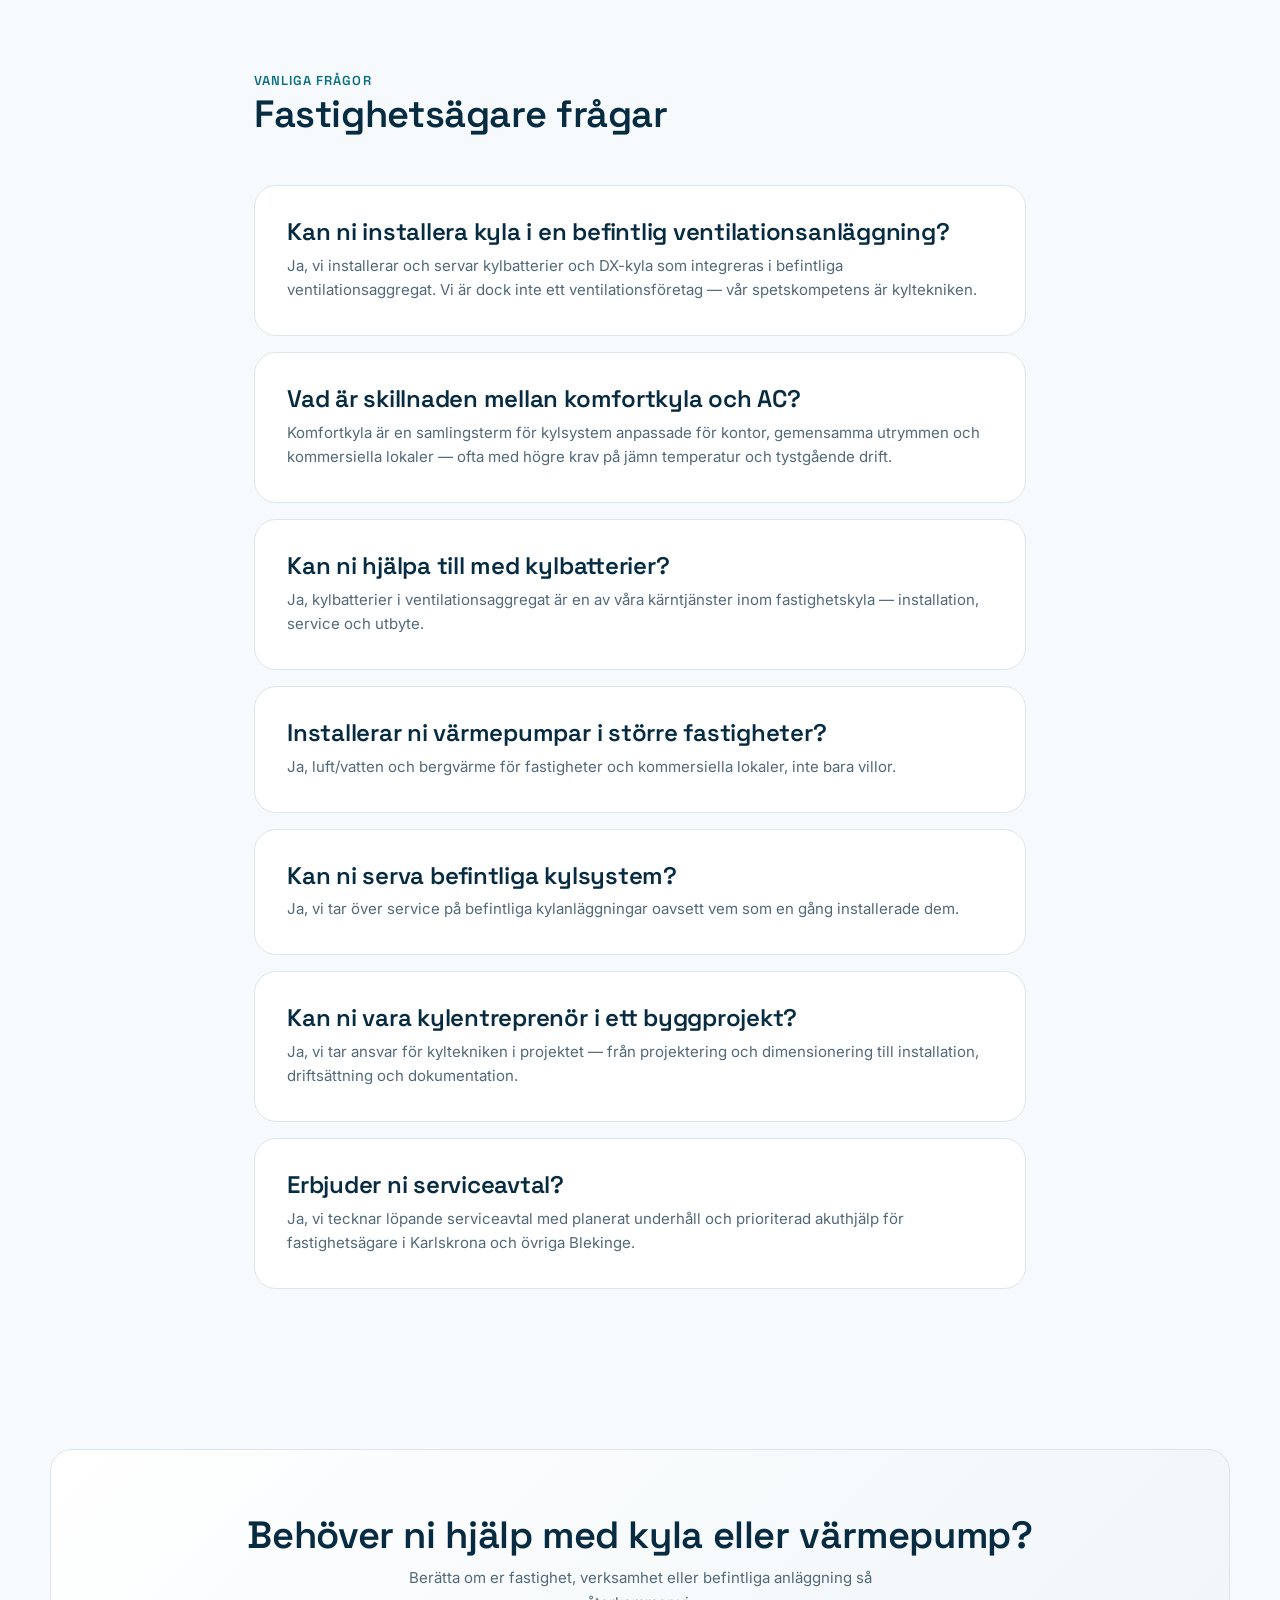
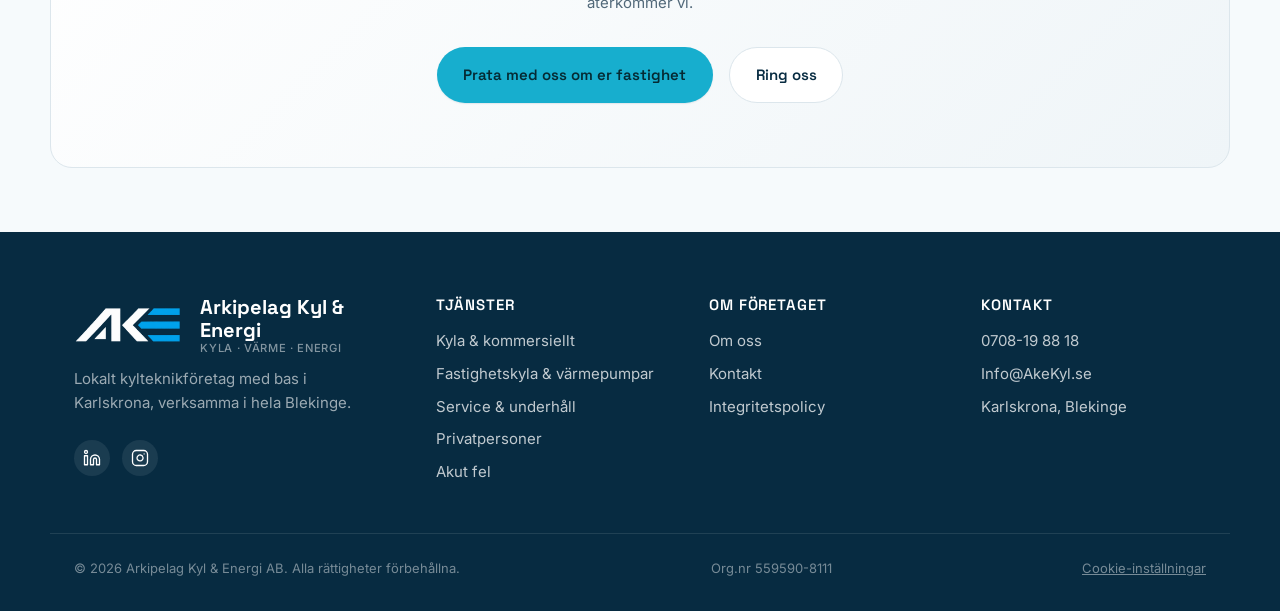
==== commit 949a9975: "Lägg till LinkedIn och Instagram i footern och strukturerad data - Sociala ikoner (LinkedIn, Instagr" ====
--- a/fastighetsagare.html
+++ b/fastighetsagare.html
@@ -65,6 +65,32 @@
   ]
 }
 </script>
+<script type="application/ld+json">
+{
+  "@context": "https://schema.org",
+  "@type": "Service",
+  "serviceType": "Fastighetskyla & värmepumpar",
+  "name": "Fastighetskyla & värmepumpar",
+  "provider": { "@type": "HVACBusiness", "name": "Arkipelag Kyl & Energi AB", "url": "https://akekyl.se/" },
+  "areaServed": [
+    { "@type": "City", "name": "Karlskrona" },
+    { "@type": "City", "name": "Ronneby" },
+    { "@type": "City", "name": "Karlshamn" },
+    { "@type": "AdministrativeArea", "name": "Blekinge" }
+  ],
+  "description": "Fastighetskyla, komfortkyla, kylbatterier och värmepumpar för fastighetsägare, byggföretag och entreprenörer i Karlskrona och övriga Blekinge."
+}
+</script>
+<script type="application/ld+json">
+{
+  "@context": "https://schema.org",
+  "@type": "BreadcrumbList",
+  "itemListElement": [
+    { "@type": "ListItem", "position": 1, "name": "Hem", "item": "https://akekyl.se/" },
+    { "@type": "ListItem", "position": 2, "name": "Fastighetskyla & värmepumpar", "item": "https://akekyl.se/fastighetsagare.html" }
+  ]
+}
+</script>
 </head>
 <body>
 <a class="skip-link" href="#main">Hoppa till innehåll</a>
@@ -359,6 +385,14 @@
         <span class="brand__text">Arkipelag Kyl & Energi<small>Kyla · Värme · Energi</small></span>
       </a>
       <p>Lokalt kylteknikföretag med bas i Karlskrona, verksamma i hela Blekinge.</p>
+      <div class="footer-social">
+        <a href="https://www.linkedin.com/company/arkipelag-kyl-energi/" target="_blank" rel="noopener noreferrer" aria-label="Arkipelag Kyl & Energi på LinkedIn">
+          <svg viewBox="0 0 24 24" fill="none" stroke="currentColor" stroke-width="1.75" stroke-linecap="round" stroke-linejoin="round"><path d="M16 8a6 6 0 0 1 6 6v7h-4v-7a2 2 0 0 0-2-2 2 2 0 0 0-2 2v7h-4v-7a6 6 0 0 1 6-6z"/><rect x="2" y="9" width="4" height="12"/><circle cx="4" cy="4" r="2"/></svg>
+        </a>
+        <a href="https://www.instagram.com/arkipelagkyl" target="_blank" rel="noopener noreferrer" aria-label="Arkipelag Kyl & Energi på Instagram">
+          <svg viewBox="0 0 24 24" fill="none" stroke="currentColor" stroke-width="1.75" stroke-linecap="round" stroke-linejoin="round"><rect x="2" y="2" width="20" height="20" rx="5" ry="5"/><path d="M16 11.37A4 4 0 1 1 12.63 8 4 4 0 0 1 16 11.37z"/><line x1="17.5" y1="6.5" x2="17.5" y2="6.5"/></svg>
+        </a>
+      </div>
     </div>
     <div>
       <h3>Tjänster</h3>
--- a/css/styles.css
+++ b/css/styles.css
@@ -544,6 +544,21 @@
 .site-footer p { color: rgba(255,255,255,0.6); font-size: var(--fs-sm); }
 .site-footer ul { display: flex; flex-direction: column; gap: var(--space-2); font-size: var(--fs-sm); }
 .site-footer a:hover { color: var(--color-accent-light); }
+.footer-social { display: flex; gap: var(--space-3); margin-top: var(--space-5); }
+.footer-social a {
+  display: inline-flex;
+  align-items: center;
+  justify-content: center;
+  width: 36px;
+  height: 36px;
+  border-radius: 50%;
+  background: rgba(255,255,255,0.08);
+  color: #fff;
+  transition: background var(--dur-fast) var(--ease-out), color var(--dur-fast) var(--ease-out);
+}
+.footer-social a:hover { background: rgba(255,255,255,0.16); color: var(--color-accent-light); }
+.footer-social svg { width: 18px; height: 18px; }
+
 .footer-bottom {
   margin-top: var(--space-7);
   padding-top: var(--space-5);
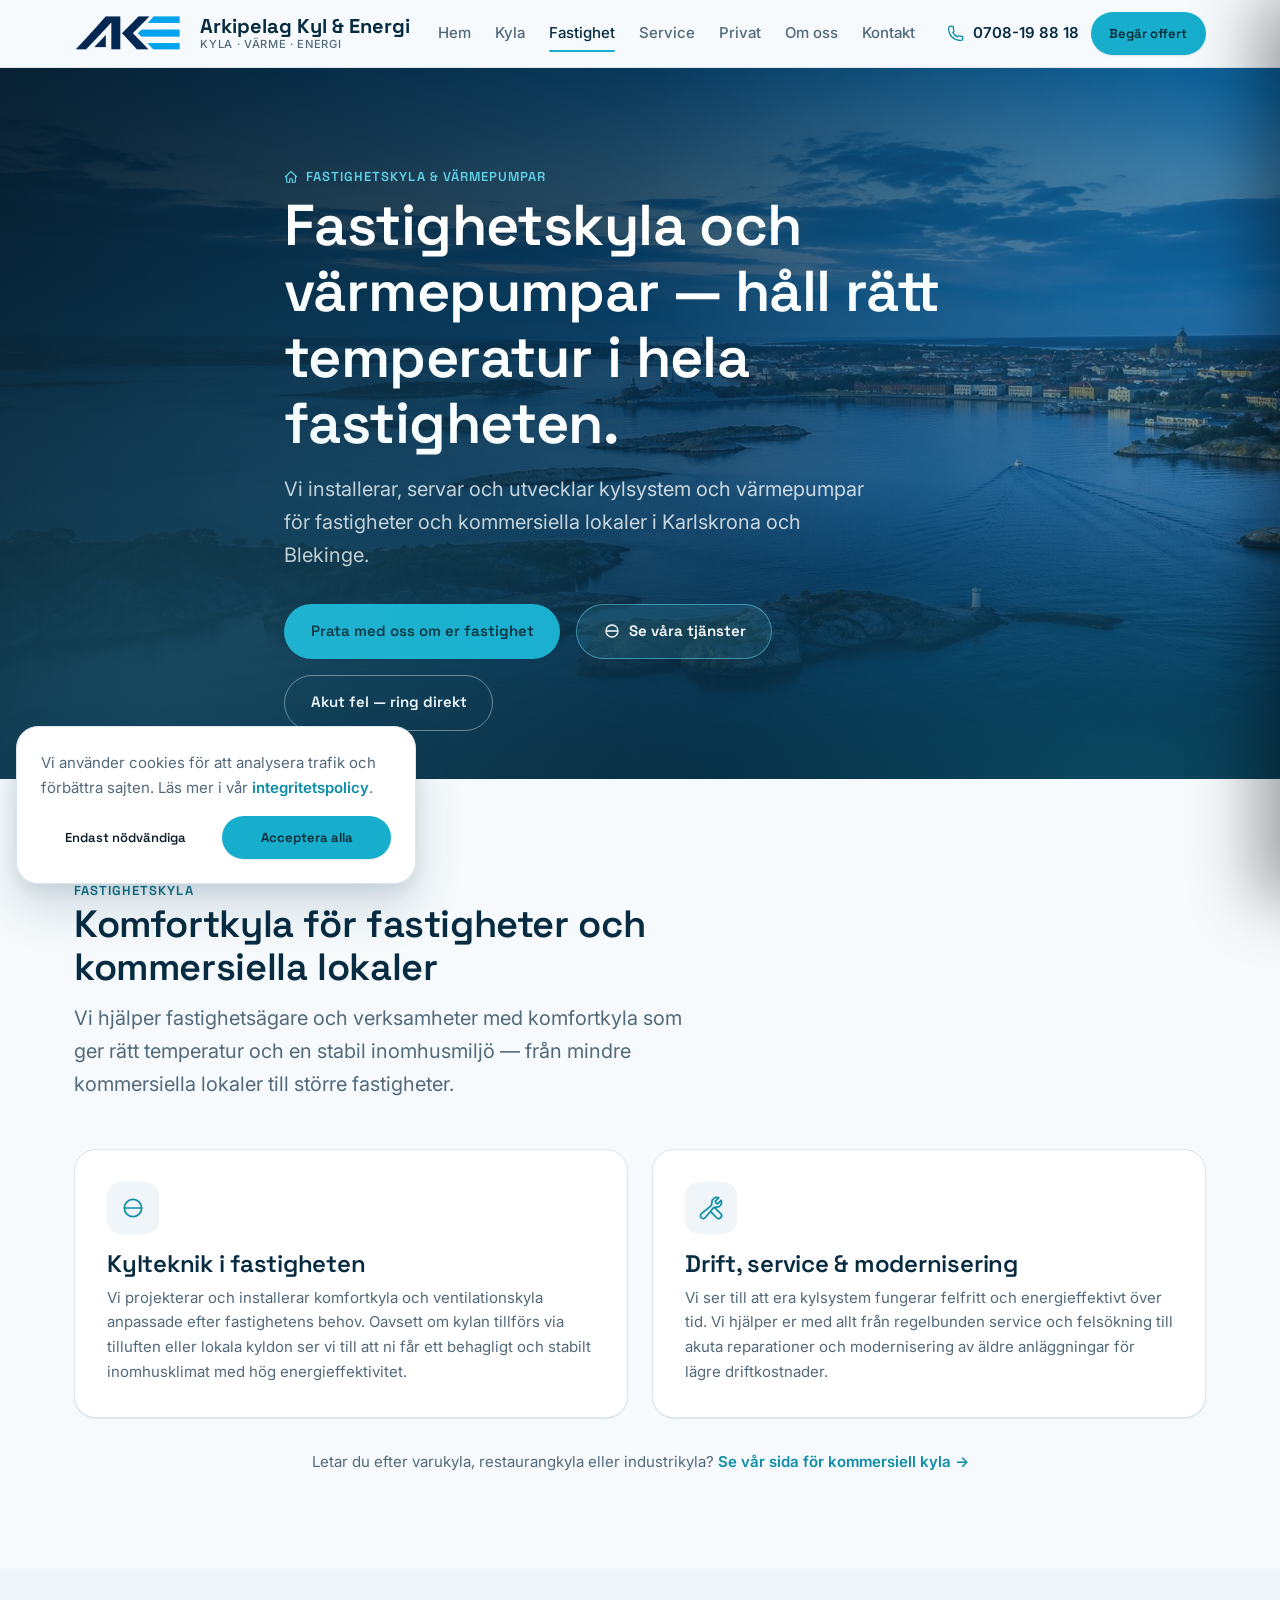
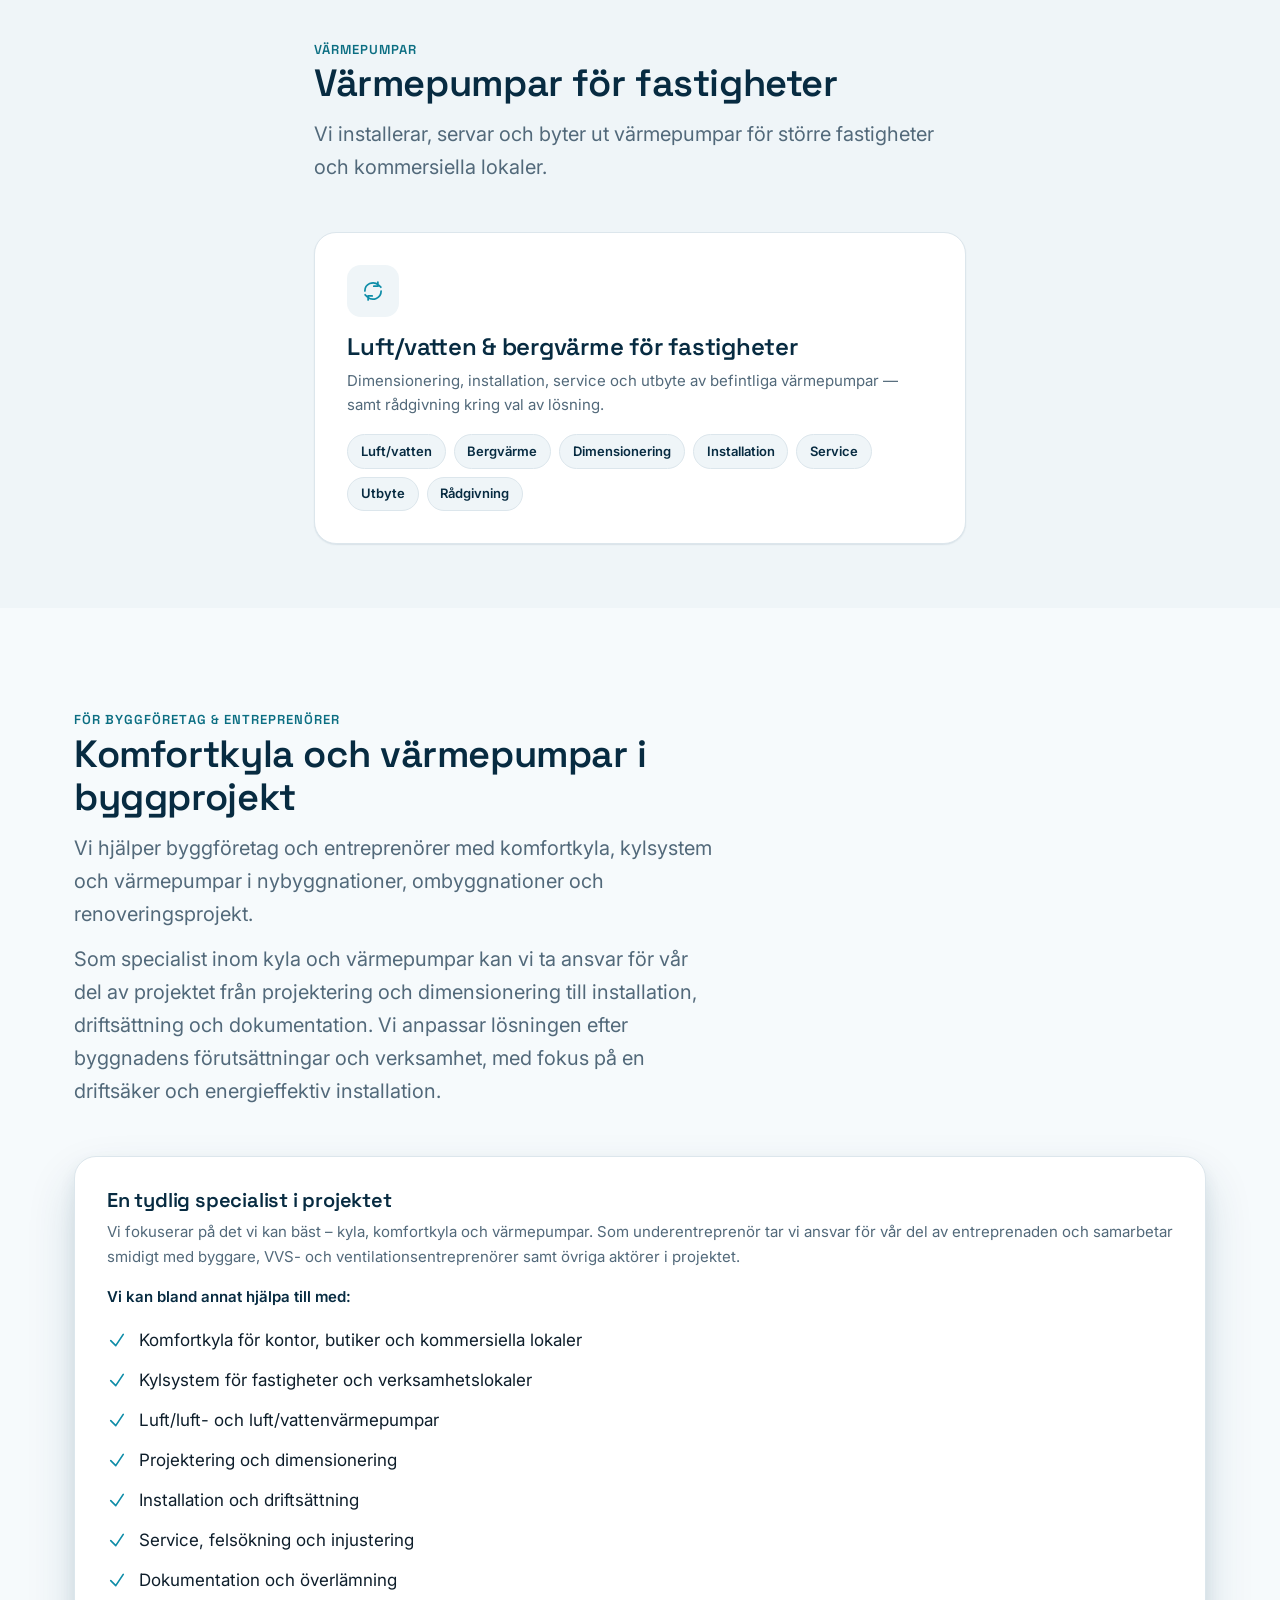
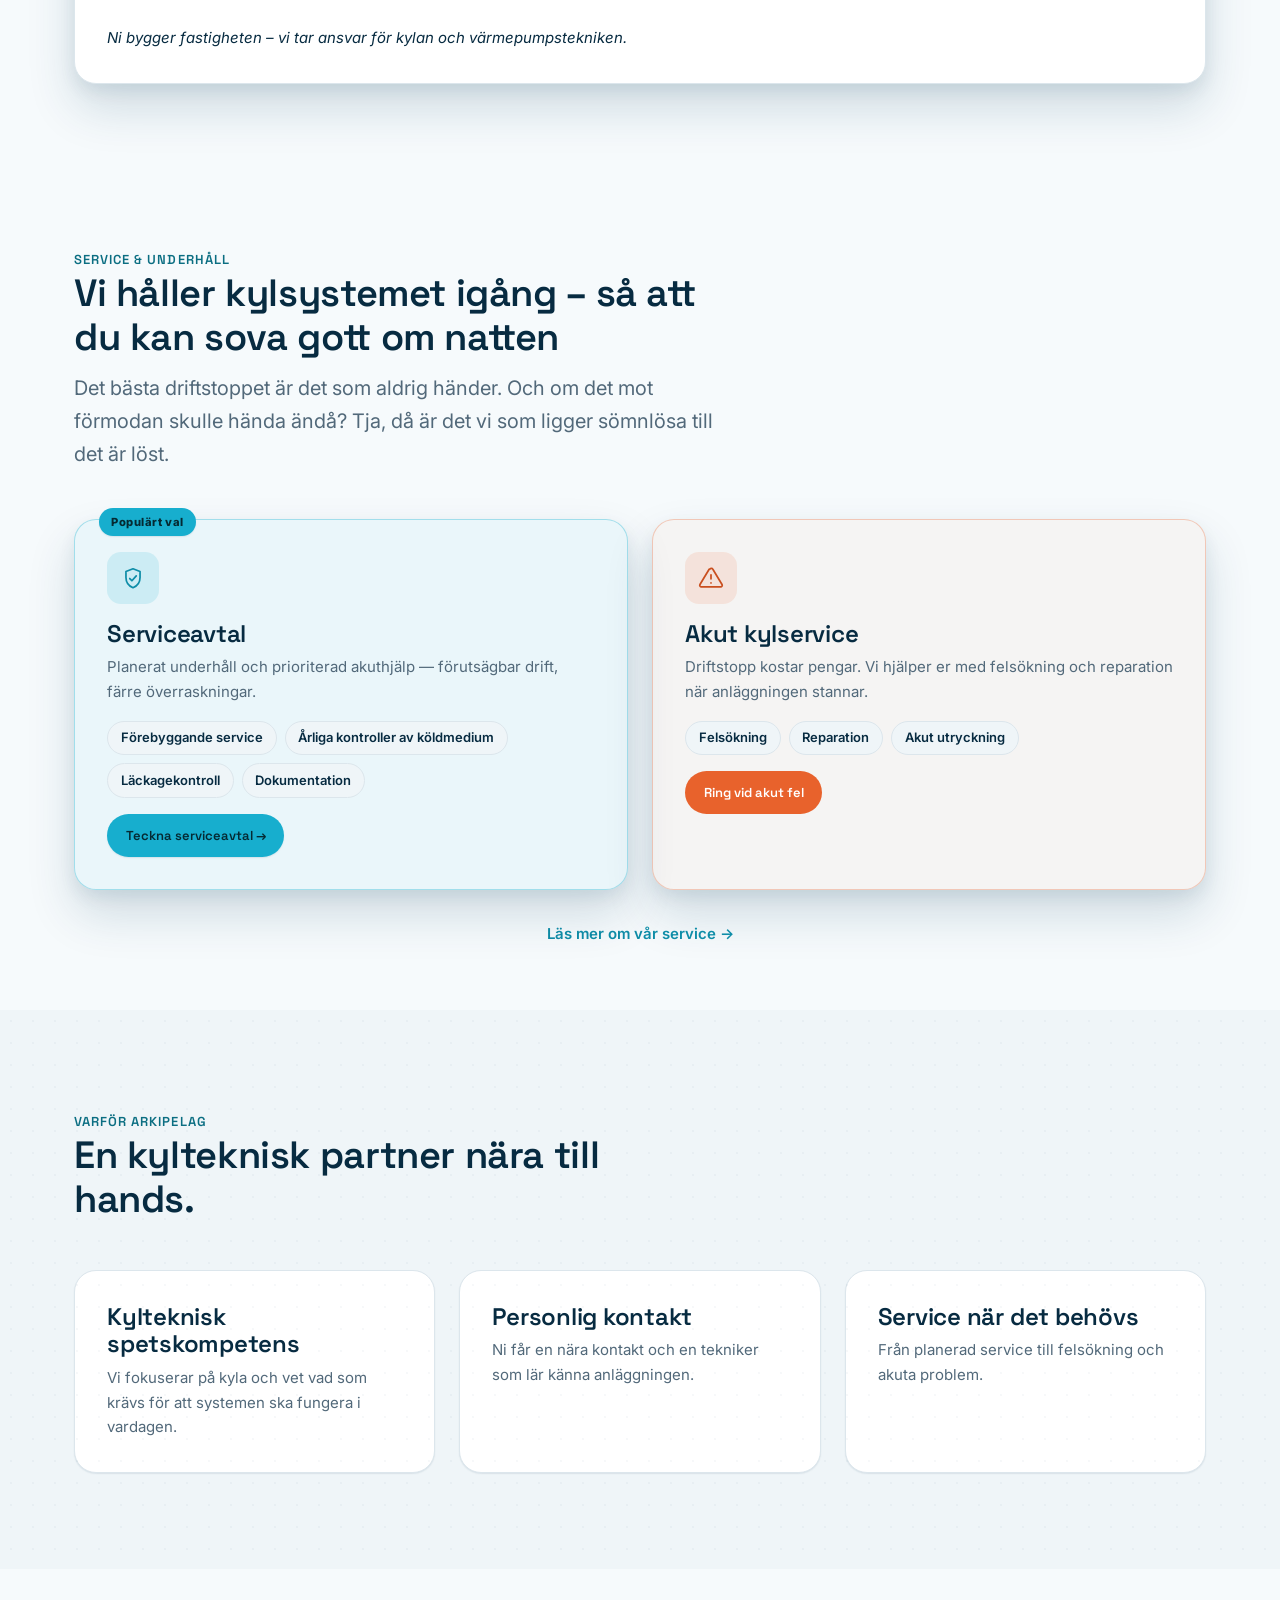
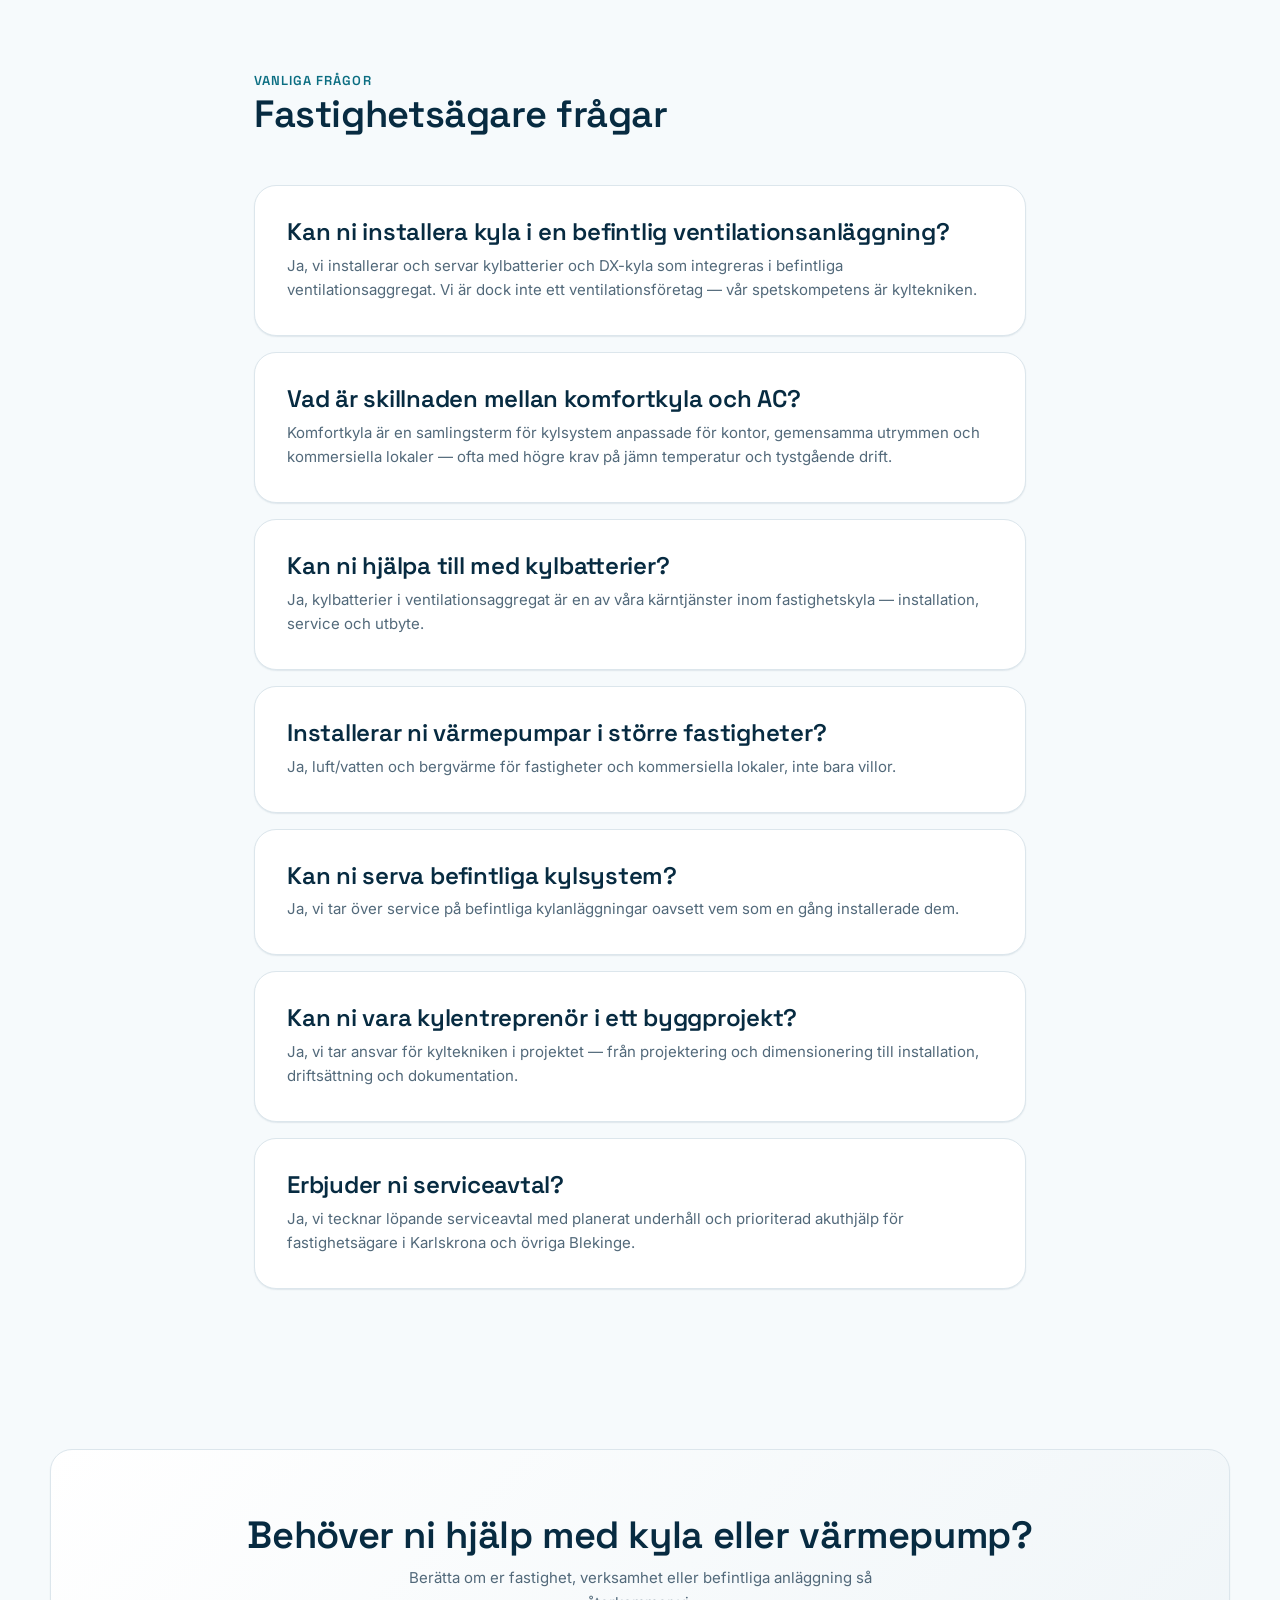
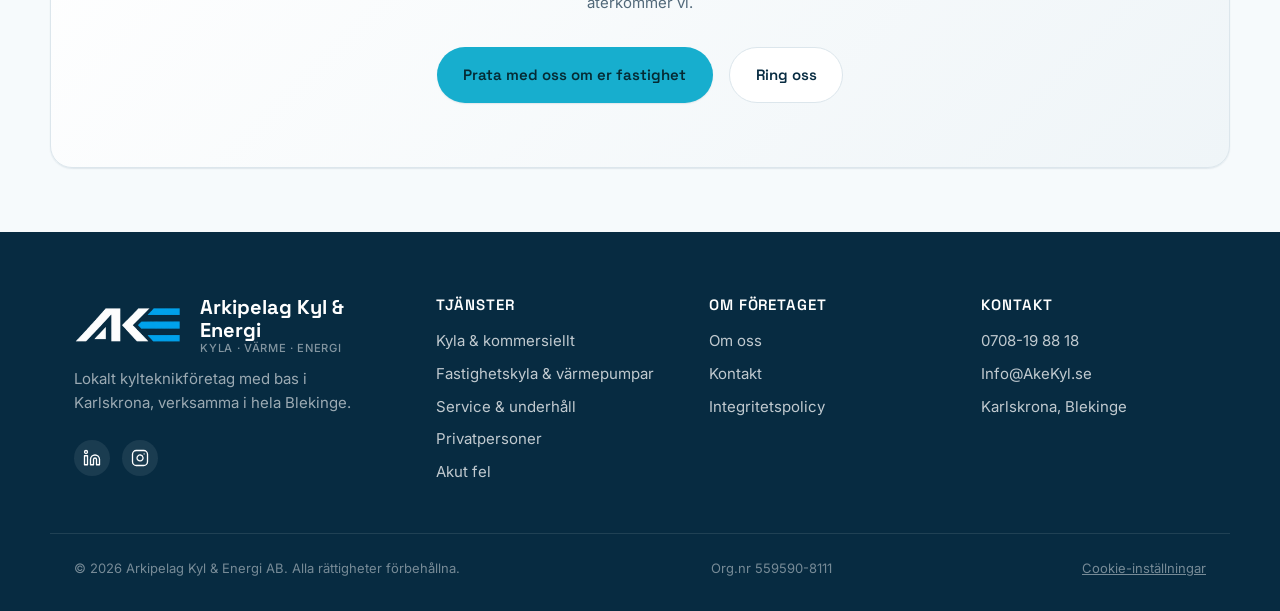
==== commit 06c4fabe: "SEO: ämnet först i undersidornas titlar, sammankopplad företagsdata, en adress för startsidan - Unde" ====
--- a/fastighetsagare.html
+++ b/fastighetsagare.html
@@ -3,11 +3,11 @@
 <head>
 <meta charset="UTF-8">
 <meta name="viewport" content="width=device-width, initial-scale=1">
-<title>Arkipelag Kyl & Energi | Fastighetskyla & värmepumpar</title>
+<title>Fastighetskyla & värmepumpar | Arkipelag Kyl & Energi</title>
 <meta name="description" content="Arkipelag Kyl & Energi — fastighetskyla, kylbatterier och värmepumpar för fastighetsägare i Karlskrona, Ronneby och Karlshamn.">
 <link rel="canonical" href="https://akekyl.se/fastighetsagare.html">
 <meta property="og:type" content="website">
-<meta property="og:title" content="Arkipelag Kyl & Energi | Fastighetskyla & värmepumpar">
+<meta property="og:title" content="Fastighetskyla & värmepumpar | Arkipelag Kyl & Energi">
 <meta property="og:description" content="Arkipelag Kyl & Energi — fastighetskyla, kylbatterier och värmepumpar för fastighetsägare i Karlskrona, Ronneby och Karlshamn.">
 <meta property="og:image" content="https://akekyl.se/assets/img/og-cover.jpg">
 <meta property="og:url" content="https://akekyl.se/fastighetsagare.html">
@@ -71,7 +71,7 @@
   "@type": "Service",
   "serviceType": "Fastighetskyla & värmepumpar",
   "name": "Fastighetskyla & värmepumpar",
-  "provider": { "@type": "HVACBusiness", "name": "Arkipelag Kyl & Energi AB", "url": "https://akekyl.se/" },
+  "provider": { "@type": "HVACBusiness", "@id": "https://akekyl.se/#business", "name": "Arkipelag Kyl & Energi AB", "url": "https://akekyl.se/" },
   "areaServed": [
     { "@type": "City", "name": "Karlskrona" },
     { "@type": "City", "name": "Ronneby" },
@@ -97,13 +97,13 @@
 
 <header class="site-header">
   <div class="container site-header__inner">
-    <a class="brand" href="index.html">
+    <a class="brand" href="./">
       <img class="brand__mark" width="408" height="150" src="assets/img/logo-icon.png" alt="Arkipelag Kyl & Energi logotyp">
       <span class="brand__text">Arkipelag Kyl & Energi<small>Kyla · Värme · Energi</small></span>
     </a>
     <nav class="nav" aria-label="Huvudmeny">
       <ul class="nav__links">
-        <li><a href="index.html">Hem</a></li>
+        <li><a href="./">Hem</a></li>
         <li><a href="kyla.html">Kyla</a></li>
         <li><a href="fastighetsagare.html" aria-current="page">Fastighet</a></li>
         <li><a href="service.html">Service</a></li>
@@ -128,7 +128,7 @@
 <div class="menu-overlay" id="menuOverlay"></div>
 <aside class="menu-drawer" id="menuDrawer" aria-hidden="true">
   <div class="menu-drawer__top">
-    <a class="brand" href="index.html">
+    <a class="brand" href="./">
       <img class="brand__mark" width="408" height="150" src="assets/img/logo-icon-light.png" alt="Arkipelag Kyl & Energi logotyp">
       <span class="brand__text">Arkipelag Kyl & Energi<small>Kyla · Värme · Energi</small></span>
     </a>
@@ -380,7 +380,7 @@
 <footer class="site-footer">
   <div class="container footer-grid">
     <div>
-      <a class="brand" href="index.html">
+      <a class="brand" href="./">
         <img class="brand__mark" width="408" height="150" src="assets/img/logo-icon-light.png" alt="Arkipelag Kyl & Energi logotyp">
         <span class="brand__text">Arkipelag Kyl & Energi<small>Kyla · Värme · Energi</small></span>
       </a>
--- a/css/styles.css
+++ b/css/styles.css
@@ -259,9 +259,10 @@
   border: 1px solid var(--color-border);
   border-radius: var(--radius-lg);
   padding: var(--space-6);
+  box-shadow: var(--shadow-sm);
   transition: transform var(--dur-base) var(--ease-out), box-shadow var(--dur-base) var(--ease-out), border-color var(--dur-base) var(--ease-out);
 }
-.card:hover { transform: translateY(-4px); box-shadow: var(--shadow-md); border-color: transparent; }
+.card:hover { transform: translateY(-4px); box-shadow: var(--shadow-lg); border-color: transparent; }
 
 .card--elevated { box-shadow: var(--shadow-lg); }
 
@@ -315,6 +316,89 @@
 }
 .card--dark .tag-list li,
 .section--dark .tag-list li { background: rgba(255,255,255,0.08); border-color: rgba(255,255,255,0.16); color: #fff; }
+
+/* ---- Asymmetric grid helper (use sparingly, to create visual rhythm) ------- */
+.grid-span-2 { grid-column: span 2; }
+@media (max-width: 640px) { .grid-span-2 { grid-column: auto; } }
+
+/* ---- Featured card (highlights the primary item in a grid of cards) ------- */
+.card--featured {
+  background: linear-gradient(135deg, var(--color-surface), var(--color-surface-alt));
+  border-color: var(--color-accent);
+  position: relative;
+}
+.card--featured .card--icon { background: var(--color-accent); color: var(--color-on-accent); }
+
+/* ---- Bold gradient CTA band ------------------------------------------------ */
+.cta-band {
+  position: relative;
+  overflow: hidden;
+  text-align: center;
+  padding: var(--space-8) var(--space-6);
+  border-radius: var(--radius-lg);
+  background: linear-gradient(135deg, var(--color-primary-dark) 0%, var(--color-primary) 55%, var(--color-accent-dark) 100%);
+  box-shadow: var(--shadow-lg);
+  color: #fff;
+}
+.cta-band::before {
+  content: "";
+  position: absolute;
+  inset: 0;
+  background-image: radial-gradient(circle at 88% 15%, rgba(95,209,230,0.3), transparent 55%);
+  pointer-events: none;
+}
+.cta-band h2 { position: relative; color: #fff; }
+.cta-band p { position: relative; color: rgba(255,255,255,0.78); max-width: 52ch; margin-inline: auto; margin-top: var(--space-2); }
+.cta-band__badge {
+  position: relative;
+  display: inline-flex;
+  align-items: center;
+  gap: 6px;
+  background: rgba(255,255,255,0.14);
+  color: #fff;
+  font-size: var(--fs-xs);
+  font-weight: 700;
+  letter-spacing: 0.04em;
+  text-transform: uppercase;
+  padding: 6px 14px;
+  border-radius: var(--radius-full);
+  margin-bottom: var(--space-4);
+}
+.cta-band .btn--outline { position: relative; border-color: rgba(255,255,255,0.4); color: #fff; }
+.cta-band .btn--outline:hover { border-color: var(--color-accent-light); background: rgba(255,255,255,0.08); }
+.cta-band-wrap { margin-top: calc(var(--space-9) * -1); position: relative; z-index: 2; }
+@media (max-width: 640px) { .cta-band-wrap { margin-top: calc(var(--space-7) * -1); } }
+
+/* ---- Decorative background blobs (break up flat white sections) ----------- */
+.section--decorated { position: relative; overflow: hidden; }
+.section--decorated::before,
+.section--decorated::after {
+  content: "";
+  position: absolute;
+  border-radius: 50%;
+  filter: blur(70px);
+  pointer-events: none;
+  z-index: 0;
+}
+.section--decorated::before {
+  width: 440px;
+  height: 440px;
+  background: radial-gradient(circle, rgba(23,174,206,0.16), transparent 70%);
+  top: -140px;
+  right: -120px;
+}
+.section--decorated::after {
+  width: 340px;
+  height: 340px;
+  background: radial-gradient(circle, rgba(232,98,44,0.12), transparent 70%);
+  bottom: -110px;
+  left: -90px;
+}
+.section--decorated > .container { position: relative; z-index: 1; }
+
+/* ---- Diagonal section edge (dark -> light transition with some bite) ------ */
+.section--angled-bottom { clip-path: polygon(0 0, 100% 0, 100% 100%, 0 calc(100% - 32px)); }
+@media (max-width: 640px) { .section--angled-bottom { clip-path: polygon(0 0, 100% 0, 100% 100%, 0 calc(100% - 18px)); } }
 
 /* ---- Stat block ------------------------------------------------------------ */
 .stat-num {
@@ -876,8 +960,11 @@
 .founder-portrait {
   width: 100%;
   max-width: 280px;
+  height: auto;
+  aspect-ratio: 1 / 1;
   margin-inline: auto;
   border-radius: 50%;
+  object-fit: cover;
   box-shadow: var(--shadow-lg);
 }
 .founder-figure { text-align: center; }
